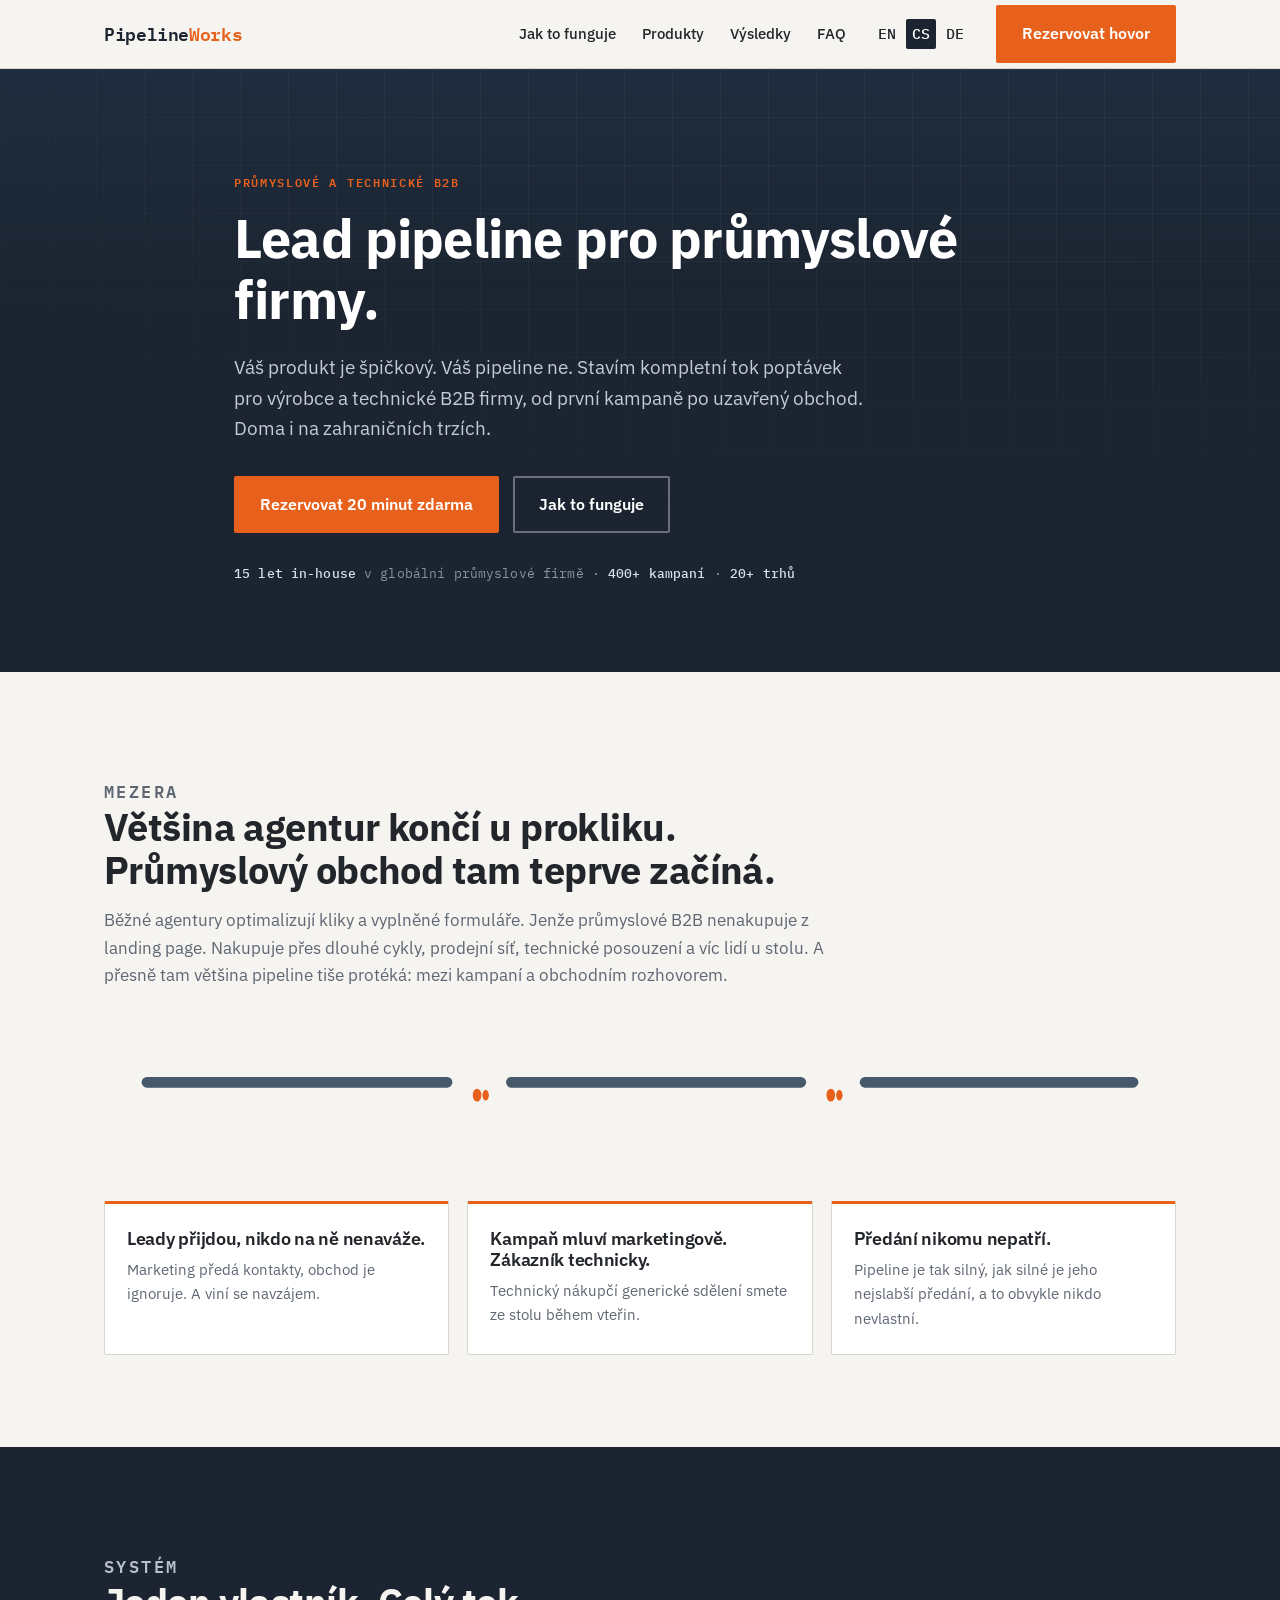
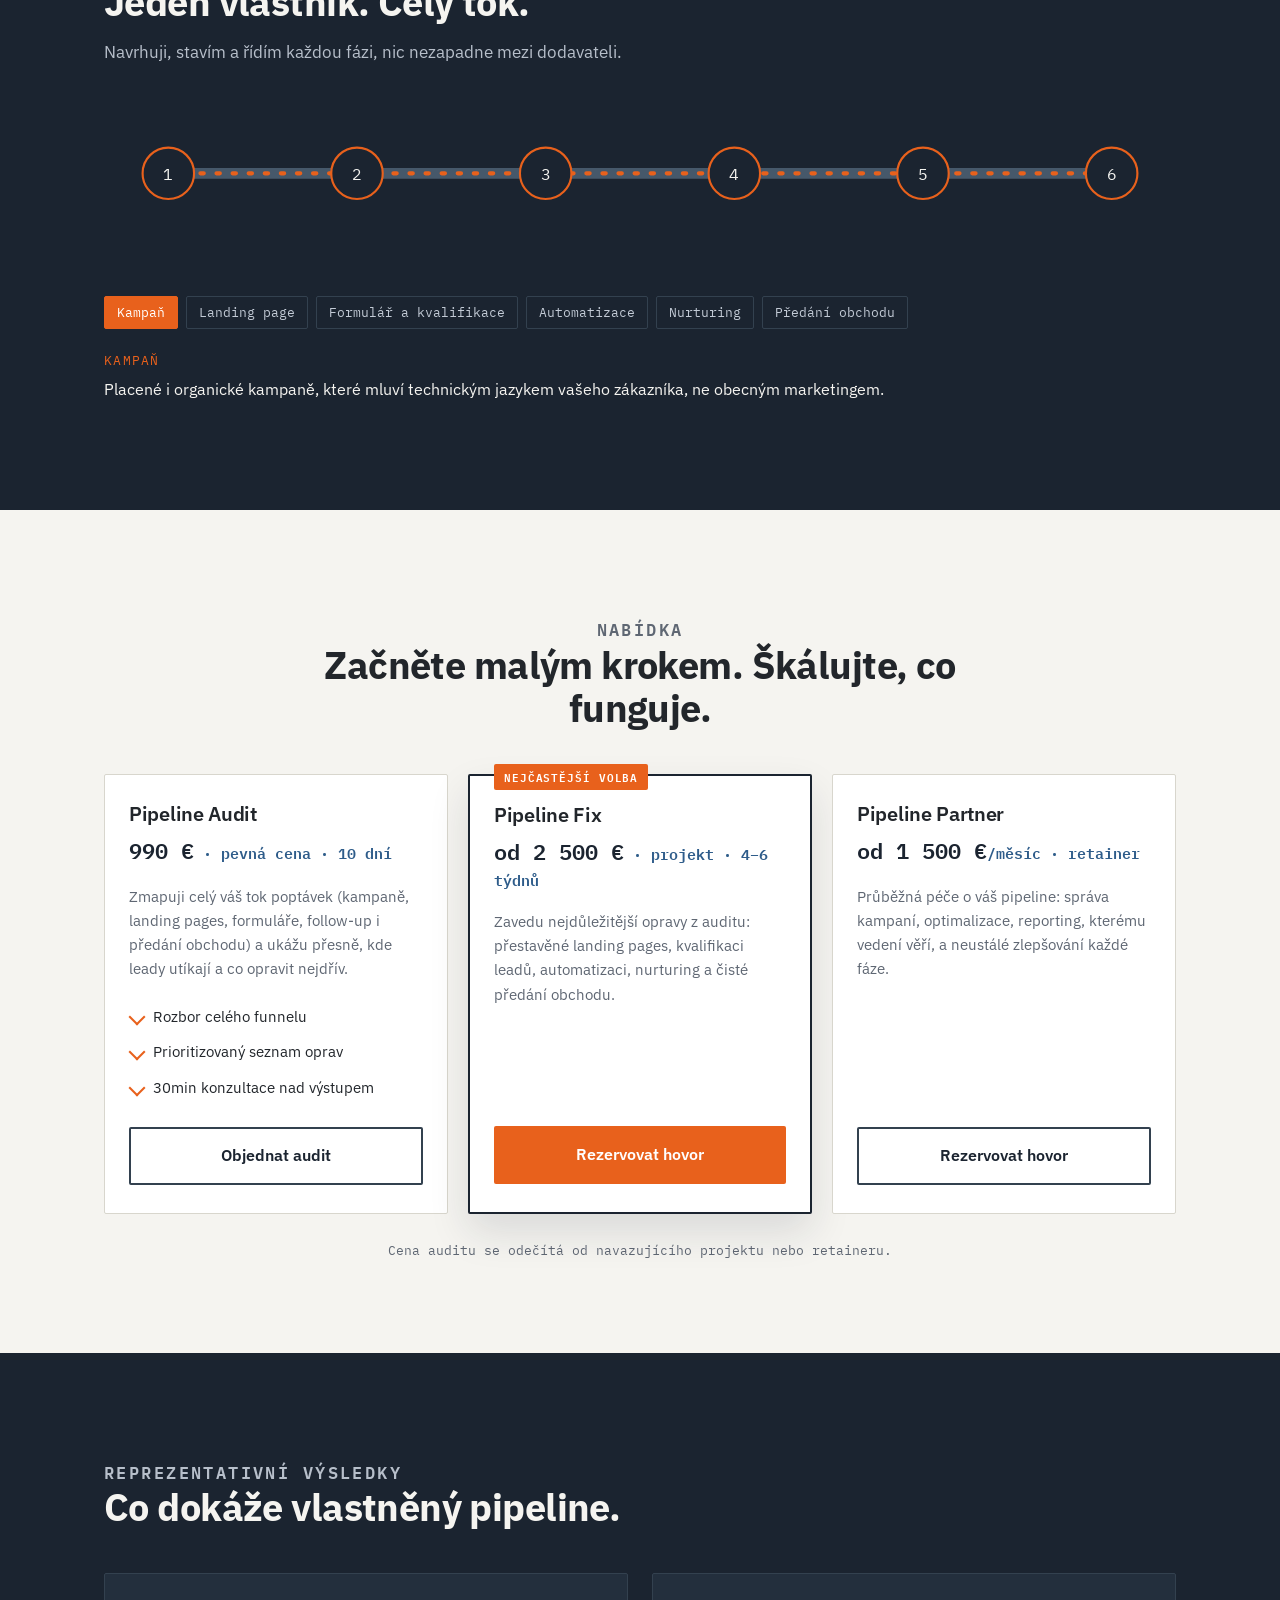
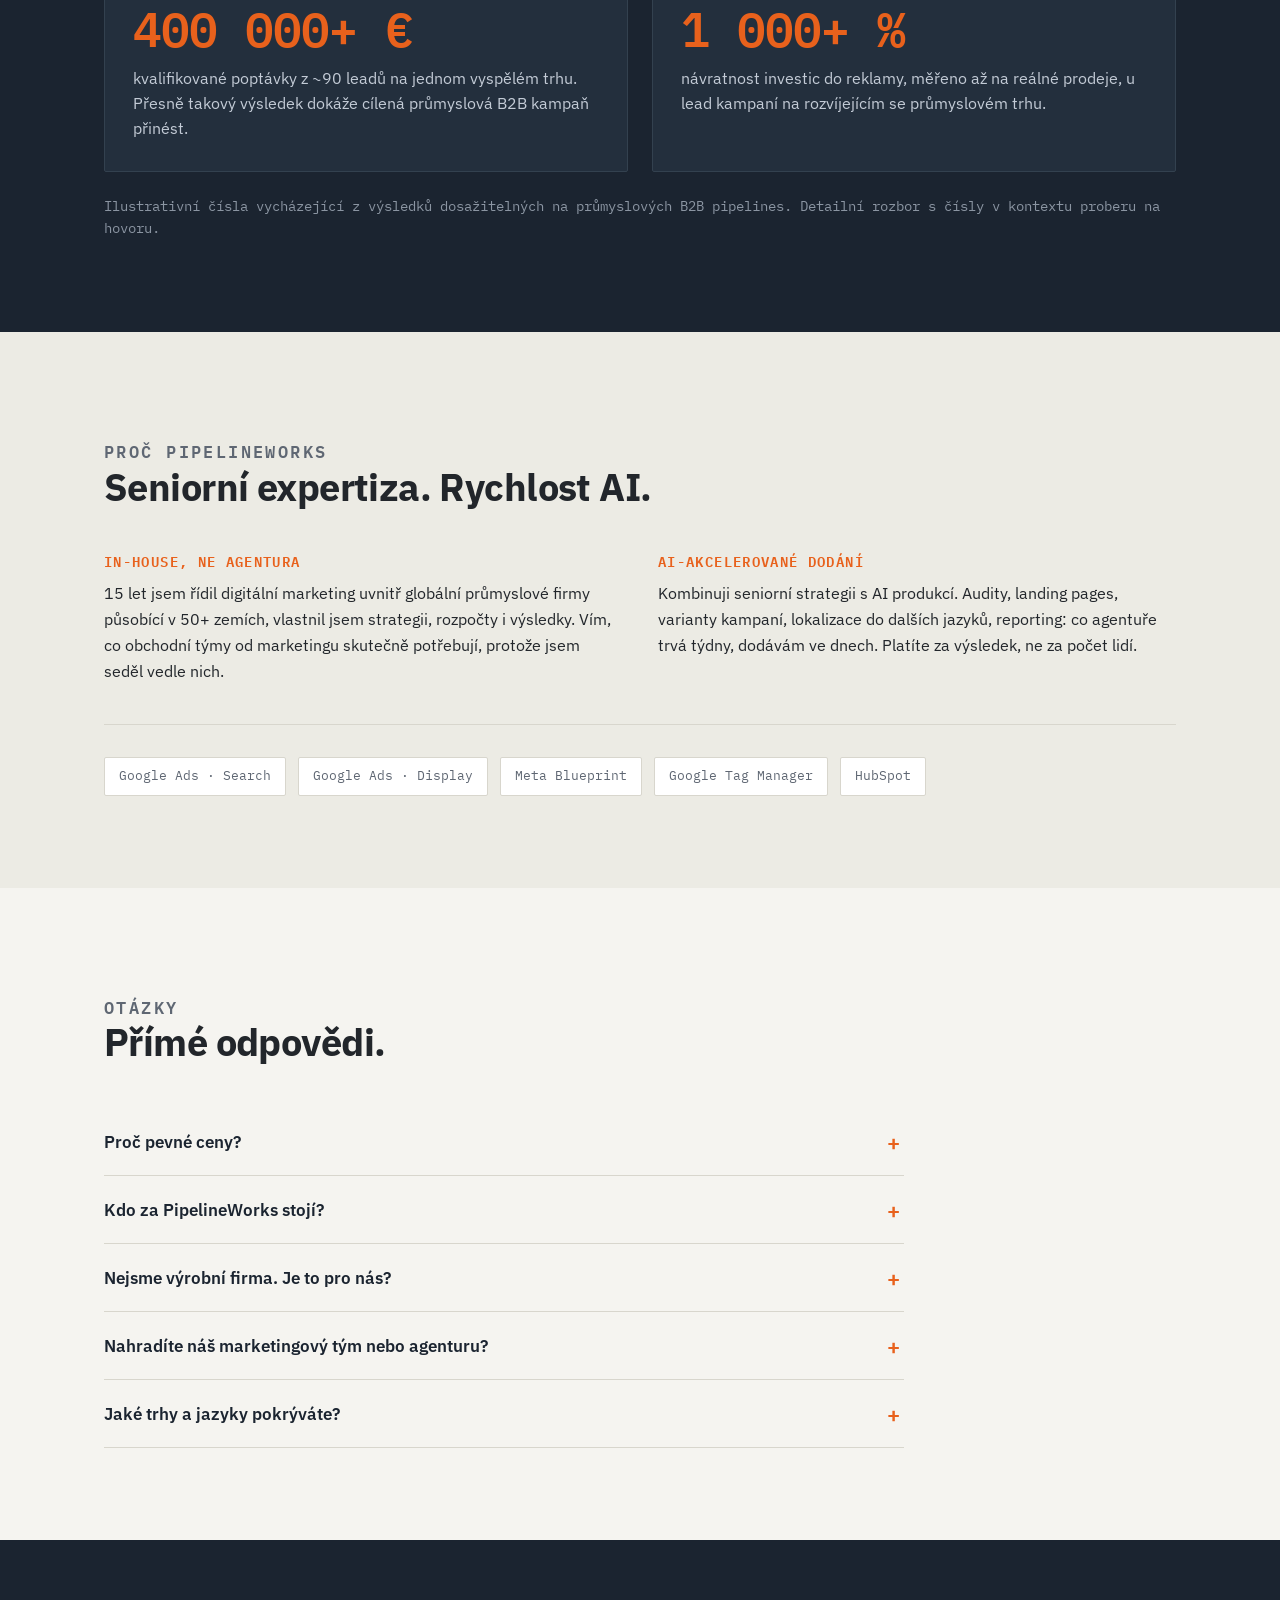
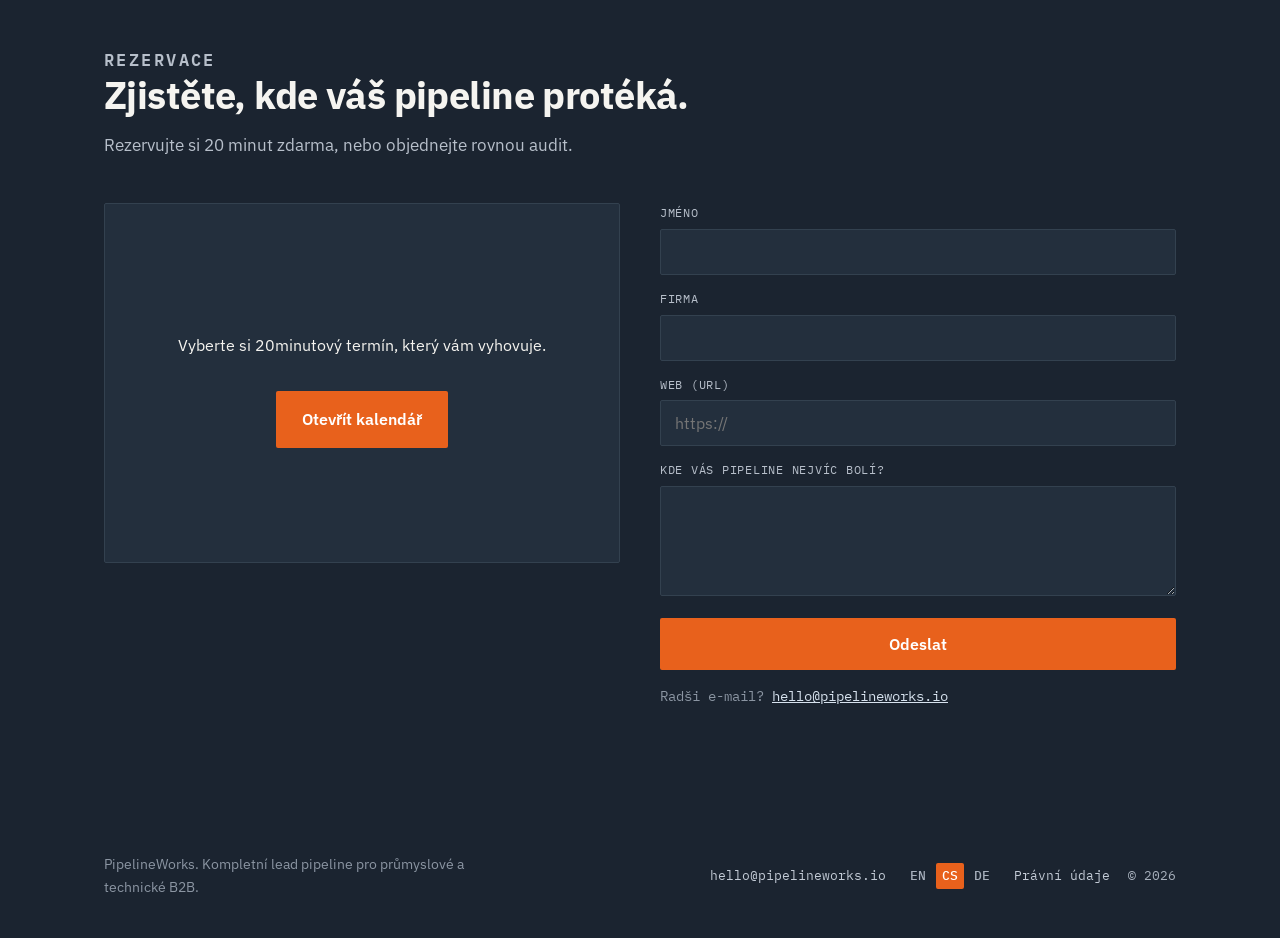
==== cs/index.html @ 6f1f7315 "Reposition site: industrial B2B specialist, productized ladder Full content, structure, conversion a" ====
<!DOCTYPE html>
<html lang="cs">
<head>
<meta charset="UTF-8">
<meta name="viewport" content="width=device-width, initial-scale=1.0">
<title>PipelineWorks | Lead pipeline pro průmyslové firmy</title>
<meta name="description" content="Stavím kompletní tok poptávek pro výrobce a technické B2B firmy, od první kampaně po uzavřený obchod. Doma i na zahraničních trzích. Audit za pevnou cenu, projekt, nebo měsíční spolupráce.">
<link rel="canonical" href="https://pipelineworks.io/cs/">
<link rel="alternate" hreflang="en" href="https://pipelineworks.io/en/">
<link rel="alternate" hreflang="cs" href="https://pipelineworks.io/cs/">
<link rel="alternate" hreflang="de" href="https://pipelineworks.io/de/">
<link rel="alternate" hreflang="x-default" href="https://pipelineworks.io/en/">
<meta property="og:type" content="website">
<meta property="og:title" content="Lead pipeline pro průmyslové firmy | PipelineWorks">
<meta property="og:description" content="Stavím kompletní tok poptávek pro výrobce a technické B2B firmy, od první kampaně po uzavřený obchod.">
<meta property="og:url" content="https://pipelineworks.io/cs/">
<meta property="og:image" content="https://pipelineworks.io/assets/img/og.png">
<meta name="twitter:card" content="summary_large_image">
<link rel="preconnect" href="https://fonts.googleapis.com">
<link rel="preconnect" href="https://fonts.gstatic.com" crossorigin>
<link href="https://fonts.googleapis.com/css2?family=IBM+Plex+Mono:wght@500;600&family=IBM+Plex+Sans:wght@400;500;600;700&display=swap" rel="stylesheet">
<link rel="stylesheet" href="../assets/css/style.css">
</head>
<body>

<header class="site-header">
  <div class="container">
    <a href="#top" class="logo">Pipeline<b>Works</b></a>
    <nav>
      <ul class="nav-links">
        <li><a href="#how">Jak to funguje</a></li>
        <li><a href="#products">Produkty</a></li>
        <li><a href="#proof">Výsledky</a></li>
        <li><a href="#faq">FAQ</a></li>
        <li class="lang-switch">
          <a href="../en/">EN</a>
          <a href="../cs/" class="active">CS</a>
          <a href="../de/">DE</a>
        </li>
        <li><a href="#" class="btn btn-primary js-book">Rezervovat hovor</a></li>
      </ul>
    </nav>
    <button class="nav-toggle" aria-label="Přepnout menu">&#9776;</button>
  </div>
</header>

<main id="top">

<!-- HERO -->
<section class="hero">
  <div class="hero-grid" aria-hidden="true"></div>
  <div class="container">
    <p class="eyebrow">Průmyslové a technické B2B</p>
    <h1>Lead pipeline pro průmyslové firmy.</h1>
    <p class="hero-sub">Váš produkt je špičkový. Váš pipeline ne. Stavím kompletní tok poptávek pro výrobce a technické B2B firmy, od první kampaně po uzavřený obchod. Doma i na zahraničních trzích.</p>
    <div class="hero-ctas">
      <a href="#" class="btn btn-primary js-book">Rezervovat 20 minut zdarma</a>
      <a href="#how" class="btn btn-outline">Jak to funguje</a>
    </div>
    <p class="trust-line"><b>15 let in-house</b> v globální průmyslové firmě · <b>400+ kampaní</b> · <b>20+ trhů</b></p>
  </div>
</section>

<!-- PROBLEM -->
<section id="problem">
  <div class="container">
    <div class="section-head">
      <p class="eyebrow">Mezera</p>
      <h2>Většina agentur končí u prokliku. Průmyslový obchod tam teprve začíná.</h2>
      <p>Běžné agentury optimalizují kliky a vyplněné formuláře. Jenže průmyslové B2B nenakupuje z landing page. Nakupuje přes dlouhé cykly, prodejní síť, technické posouzení a víc lidí u stolu. A přesně tam většina pipeline tiše protéká: mezi kampaní a obchodním rozhovorem.</p>
    </div>

    <svg class="schematic" viewBox="0 0 1000 120" role="img" aria-label="Pipeline, ze které mezi nepropojenými fázemi utíkají leady">
      <line class="pipe-base" x1="40" y1="46" x2="320" y2="46" stroke-width="10" stroke-linecap="round"/>
      <line class="pipe-base" x1="380" y1="46" x2="650" y2="46" stroke-width="10" stroke-linecap="round"/>
      <line class="pipe-base" x1="710" y1="46" x2="960" y2="46" stroke-width="10" stroke-linecap="round"/>
      <ellipse class="leak-drop" cx="348" cy="58" rx="4" ry="6" style="animation-delay:0s"></ellipse>
      <ellipse class="leak-drop" cx="356" cy="58" rx="3" ry="5" style="animation-delay:.6s"></ellipse>
      <ellipse class="leak-drop" cx="678" cy="58" rx="4" ry="6" style="animation-delay:.3s"></ellipse>
      <ellipse class="leak-drop" cx="686" cy="58" rx="3" ry="5" style="animation-delay:.9s"></ellipse>
    </svg>

    <div class="leak-cards">
      <div class="leak-card">
        <h3>Leady přijdou, nikdo na ně nenaváže.</h3>
        <p>Marketing předá kontakty, obchod je ignoruje. A viní se navzájem.</p>
      </div>
      <div class="leak-card">
        <h3>Kampaň mluví marketingově. Zákazník technicky.</h3>
        <p>Technický nákupčí generické sdělení smete ze stolu během vteřin.</p>
      </div>
      <div class="leak-card">
        <h3>Předání nikomu nepatří.</h3>
        <p>Pipeline je tak silný, jak silné je jeho nejslabší předání, a to obvykle nikdo nevlastní.</p>
      </div>
    </div>
  </div>
</section>

<!-- HOW -->
<section id="how" class="band-dark on-dark">
  <div class="container">
    <div class="section-head">
      <p class="eyebrow">Systém</p>
      <h2>Jeden vlastník. Celý tok.</h2>
      <p>Navrhuji, stavím a řídím každou fázi, nic nezapadne mezi dodavateli.</p>
    </div>

    <div class="schematic-wrap">
      <svg class="schematic" viewBox="0 0 1000 150" role="img" aria-label="Uzavřená pipeline vedoucí lead šesti propojenými fázemi">
        <line class="pipe-base" x1="60" y1="60" x2="940" y2="60" stroke-width="10" stroke-linecap="round"/>
        <line class="pipe-flow" x1="60" y1="60" x2="940" y2="60" stroke-width="4"/>
        <g><circle class="node-ring" cx="60" cy="60" r="24"></circle><text x="60" y="66" text-anchor="middle" fill="#f5f4f0" font-size="15" font-family="IBM Plex Mono, monospace">1</text><circle class="node-hit" cx="60" cy="60" r="32" data-stage="0"></circle></g>
        <g><circle class="node-ring" cx="236" cy="60" r="24"></circle><text x="236" y="66" text-anchor="middle" fill="#f5f4f0" font-size="15" font-family="IBM Plex Mono, monospace">2</text><circle class="node-hit" cx="236" cy="60" r="32" data-stage="1"></circle></g>
        <g><circle class="node-ring" cx="412" cy="60" r="24"></circle><text x="412" y="66" text-anchor="middle" fill="#f5f4f0" font-size="15" font-family="IBM Plex Mono, monospace">3</text><circle class="node-hit" cx="412" cy="60" r="32" data-stage="2"></circle></g>
        <g><circle class="node-ring" cx="588" cy="60" r="24"></circle><text x="588" y="66" text-anchor="middle" fill="#f5f4f0" font-size="15" font-family="IBM Plex Mono, monospace">4</text><circle class="node-hit" cx="588" cy="60" r="32" data-stage="3"></circle></g>
        <g><circle class="node-ring" cx="764" cy="60" r="24"></circle><text x="764" y="66" text-anchor="middle" fill="#f5f4f0" font-size="15" font-family="IBM Plex Mono, monospace">5</text><circle class="node-hit" cx="764" cy="60" r="32" data-stage="4"></circle></g>
        <g><circle class="node-ring" cx="940" cy="60" r="24"></circle><text x="940" y="66" text-anchor="middle" fill="#f5f4f0" font-size="15" font-family="IBM Plex Mono, monospace">6</text><circle class="node-hit" cx="940" cy="60" r="32" data-stage="5"></circle></g>
      </svg>

      <div class="stage-tabs">
        <button class="stage-tab" data-desc="Placené i organické kampaně, které mluví technickým jazykem vašeho zákazníka, ne obecným marketingem.">Kampaň</button>
        <button class="stage-tab" data-desc="Zaměřené stránky stavěné tak, aby konvertovaly technické nákupčí, ne jen sbíraly kliky.">Landing page</button>
        <button class="stage-tab" data-desc="Zachycení, které leady rovnou kvalifikuje, takže obchod vidí jen ty skutečné.">Formulář a kvalifikace</button>
        <button class="stage-tab" data-desc="Každý lead automaticky otagovaný, ohodnocený a nasměrovaný, žádný kontakt neleží ladem.">Automatizace</button>
        <button class="stage-tab" data-desc="Časované e-mailové sekvence, které udrží dlouhý průmyslový cyklus teplý, dokud není zákazník připravený.">Nurturing</button>
        <button class="stage-tab" data-desc="Kvalifikované leady se dostanou k obchodu s plným kontextem, vlastněné od začátku do konce.">Předání obchodu</button>
      </div>
      <p class="stage-caption"></p>
    </div>
  </div>
</section>

<!-- PRODUCTS -->
<section id="products">
  <div class="container">
    <div class="section-head center">
      <p class="eyebrow">Nabídka</p>
      <h2>Začněte malým krokem. Škálujte, co funguje.</h2>
    </div>
    <div class="products">
      <div class="product">
        <h3>Pipeline Audit</h3>
        <p class="price"><span class="amount">990 €</span> · pevná cena · 10 dní</p>
        <p>Zmapuji celý váš tok poptávek (kampaně, landing pages, formuláře, follow-up i předání obchodu) a ukážu přesně, kde leady utíkají a co opravit nejdřív.</p>
        <ul>
          <li>Rozbor celého funnelu</li>
          <li>Prioritizovaný seznam oprav</li>
          <li>30min konzultace nad výstupem</li>
        </ul>
        <a href="#contact" class="btn btn-outline js-interest" data-interest="audit">Objednat audit</a>
      </div>

      <div class="product featured">
        <span class="badge">Nejčastější volba</span>
        <h3>Pipeline Fix</h3>
        <p class="price"><span class="amount">od 2 500 €</span> · projekt · 4–6 týdnů</p>
        <p>Zavedu nejdůležitější opravy z auditu: přestavěné landing pages, kvalifikaci leadů, automatizaci, nurturing a čisté předání obchodu.</p>
        <a href="#" class="btn btn-primary js-book">Rezervovat hovor</a>
      </div>

      <div class="product">
        <h3>Pipeline Partner</h3>
        <p class="price"><span class="amount">od 1 500 €</span>/měsíc · retainer</p>
        <p>Průběžná péče o váš pipeline: správa kampaní, optimalizace, reporting, kterému vedení věří, a neustálé zlepšování každé fáze.</p>
        <a href="#" class="btn btn-outline js-book">Rezervovat hovor</a>
      </div>
    </div>
    <p class="products-note">Cena auditu se odečítá od navazujícího projektu nebo retaineru.</p>
  </div>
</section>

<!-- PROOF -->
<section id="proof" class="band-dark on-dark">
  <div class="container">
    <div class="section-head">
      <p class="eyebrow">Reprezentativní výsledky</p>
      <h2>Co dokáže vlastněný pipeline.</h2>
    </div>
    <div class="stats">
      <div class="stat">
        <div class="figure">400 000+ €</div>
        <p class="desc">kvalifikované poptávky z ~90 leadů na jednom vyspělém trhu. Přesně takový výsledek dokáže cílená průmyslová B2B kampaň přinést.</p>
      </div>
      <div class="stat">
        <div class="figure">1 000+ %</div>
        <p class="desc">návratnost investic do reklamy, měřeno až na reálné prodeje, u lead kampaní na rozvíjejícím se průmyslovém trhu.</p>
      </div>
    </div>
    <p class="proof-context">Ilustrativní čísla vycházející z výsledků dosažitelných na průmyslových B2B pipelines. Detailní rozbor s čísly v kontextu proberu na hovoru.</p>
  </div>
</section>

<!-- WHY -->
<section id="why" class="band-blueprint">
  <div class="container">
    <div class="section-head">
      <p class="eyebrow">Proč PipelineWorks</p>
      <h2>Seniorní expertiza. Rychlost AI.</h2>
    </div>
    <div class="why-cols">
      <div class="why-col">
        <h3>In-house, ne agentura</h3>
        <p>15 let jsem řídil digitální marketing uvnitř globální průmyslové firmy působící v 50+ zemích, vlastnil jsem strategii, rozpočty i výsledky. Vím, co obchodní týmy od marketingu skutečně potřebují, protože jsem seděl vedle nich.</p>
      </div>
      <div class="why-col">
        <h3>AI-akcelerované dodání</h3>
        <p>Kombinuji seniorní strategii s AI produkcí. Audity, landing pages, varianty kampaní, lokalizace do dalších jazyků, reporting: co agentuře trvá týdny, dodávám ve dnech. Platíte za výsledek, ne za počet lidí.</p>
      </div>
    </div>
    <div class="certs" aria-label="Certifikace">
      <span class="cert">Google Ads · Search</span>
      <span class="cert">Google Ads · Display</span>
      <span class="cert">Meta Blueprint</span>
      <span class="cert">Google Tag Manager</span>
      <span class="cert">HubSpot</span>
    </div>
  </div>
</section>

<!-- FAQ -->
<section id="faq">
  <div class="container">
    <div class="section-head">
      <p class="eyebrow">Otázky</p>
      <h2>Přímé odpovědi.</h2>
    </div>
    <div class="faq">
      <div class="faq-item">
        <button class="faq-q">Proč pevné ceny?</button>
        <div class="faq-a">Protože scoping hovory kradou čas vám i mně. Audit je jasně definovaný produkt s jasným výstupem. U větších zakázek dostanete individuální nabídku, až budeme oba vědět, o co jde.</div>
      </div>
      <div class="faq-item">
        <button class="faq-q">Kdo za PipelineWorks stojí?</button>
        <div class="faq-a">Seniorní B2B marketér s 15 lety in-house praxe v globální průmyslové firmě. Kvůli současným závazkům probíhá představení na prvním hovoru, budete přesně vědět, s kým pracujete, ještě než se k čemukoli zavážete.</div>
      </div>
      <div class="faq-item">
        <button class="faq-q">Nejsme výrobní firma. Je to pro nás?</button>
        <div class="faq-a">Pokud prodáváte technický produkt firmám přes delší nákupní cyklus, tak ano. Pokud jste B2C značka nebo raná SaaS hledající growth hacky, nejsem pro vás ten pravý.</div>
      </div>
      <div class="faq-item">
        <button class="faq-q">Nahradíte náš marketingový tým nebo agenturu?</button>
        <div class="faq-a">Ani jedno. Vlastním tok poptávek od začátku do konce a spolupracuji s kýmkoli máte: interními marketéry, agenturou, nebo i bez nich.</div>
      </div>
      <div class="faq-item">
        <button class="faq-q">Jaké trhy a jazyky pokrýváte?</button>
        <div class="faq-a">Kampaně na 20+ trzích. Pracovní jazyky: angličtina, němčina, čeština. Lokalizace do dalších jazyků je součástí dodávky.</div>
      </div>
    </div>
  </div>
</section>

<!-- CONTACT -->
<section id="contact" class="band-dark on-dark">
  <div class="container">
    <div class="section-head">
      <p class="eyebrow">Rezervace</p>
      <h2>Zjistěte, kde váš pipeline protéká.</h2>
      <p>Rezervujte si 20 minut zdarma, nebo objednejte rovnou audit.</p>
    </div>
    <div class="contact-grid">
      <div class="cal-embed">
        <div>
          <p>Vyberte si 20minutový termín, který vám vyhovuje.</p>
          <a href="#" class="btn btn-primary js-book js-cal-fallback">Otevřít kalendář</a>
        </div>
      </div>
      <div>
        <form class="lead-form" novalidate>
          <input type="hidden" name="interest" value="general">
          <div>
            <label for="f-name">Jméno</label>
            <input id="f-name" name="name" type="text" required>
          </div>
          <div>
            <label for="f-company">Firma</label>
            <input id="f-company" name="company" type="text">
          </div>
          <div>
            <label for="f-url">Web (URL)</label>
            <input id="f-url" name="website" type="url" placeholder="https://">
          </div>
          <div>
            <label for="f-msg">Kde vás pipeline nejvíc bolí?</label>
            <textarea id="f-msg" name="message"></textarea>
          </div>
          <button type="submit" class="btn btn-primary">Odeslat</button>
        </form>
        <div class="form-success">Díky, ozvu se do jednoho pracovního dne.</div>
        <p class="email-fallback">Radši e-mail? <a href="mailto:hello@pipelineworks.io">hello@pipelineworks.io</a></p>
      </div>
    </div>
  </div>
</section>

</main>

<footer class="site-footer">
  <div class="container">
    <span class="foot-tag">PipelineWorks. Kompletní lead pipeline pro průmyslové a technické B2B.</span>
    <div class="footer-meta">
      <a href="mailto:hello@pipelineworks.io">hello@pipelineworks.io</a>
      <span class="lang-switch">
        <a href="../en/">EN</a>
        <a href="../cs/" class="active">CS</a>
        <a href="../de/">DE</a>
      </span>
      <a href="pravni-udaje.html">Právní údaje</a>
      <span>© 2026</span>
    </div>
  </div>
</footer>

<script src="../assets/js/main.js"></script>
</body>
</html>
---- assets/css/style.css ----
/* ============================================================
   PipelineWorks — industrial & technical B2B identity
   Palette: steel / blueprint blue / signal safety-orange / paper
   Type: IBM Plex Sans (body+display) + IBM Plex Mono (data/labels)
   ============================================================ */

:root {
  --steel: #1b2430;
  --steel-2: #232f3d;
  --blueprint: #2e5c8a;
  --blueprint-soft: #d7e2ee;
  --signal: #e8611c;
  --signal-dark: #c14e12;
  --paper: #f5f4f0;
  --paper-2: #ecebe4;
  --graphite: #22262b;
  --muted: #5f6773;
  --line: #d8d6cd;
  --line-dark: #33414f;
  --white: #ffffff;

  --sans: "IBM Plex Sans", -apple-system, BlinkMacSystemFont, "Segoe UI", Roboto, sans-serif;
  --mono: "IBM Plex Mono", ui-monospace, "SFMono-Regular", Menlo, Consolas, monospace;

  --max: 1120px;
  --radius: 2px;
  font-size: 16px;
}

* { box-sizing: border-box; }

html { scroll-behavior: smooth; }

body {
  margin: 0;
  font-family: var(--sans);
  color: var(--graphite);
  background: var(--paper);
  line-height: 1.6;
  -webkit-font-smoothing: antialiased;
}

a { color: inherit; }
img, svg { max-width: 100%; display: block; }

.container {
  max-width: var(--max);
  margin: 0 auto;
  padding: 0 24px;
}

/* ---- Data / mono voice ---- */
.mono { font-family: var(--mono); }

.eyebrow {
  font-family: var(--mono);
  font-size: 0.75rem;
  font-weight: 600;
  letter-spacing: 0.14em;
  text-transform: uppercase;
  color: var(--signal);
  margin: 0 0 16px;
}

/* ---- Headings ---- */
h1, h2, h3 {
  letter-spacing: -0.015em;
  line-height: 1.12;
  margin: 0;
}

h1 { font-size: clamp(2.2rem, 5vw, 3.4rem); font-weight: 700; }
h2 { font-size: clamp(1.7rem, 3.4vw, 2.4rem); font-weight: 700; }
h3 { font-size: 1.15rem; font-weight: 600; }

/* ============================================================
   Buttons
   ============================================================ */
.btn {
  display: inline-flex;
  align-items: center;
  justify-content: center;
  gap: 8px;
  font-family: var(--sans);
  font-weight: 600;
  font-size: 0.98rem;
  padding: 14px 24px;
  border-radius: var(--radius);
  border: 2px solid transparent;
  cursor: pointer;
  text-decoration: none;
  transition: background 0.15s ease, transform 0.1s ease, border-color 0.15s ease, color 0.15s ease;
}

.btn-primary {
  background: var(--signal);
  color: var(--white);
}
.btn-primary:hover { background: var(--signal-dark); }
.btn-primary:active { transform: translateY(1px); }

.btn-outline {
  background: transparent;
  border-color: var(--line-dark);
  color: var(--steel);
}
.btn-outline:hover { border-color: var(--steel); background: rgba(27, 36, 48, 0.04); }

.on-dark .btn-outline,
.hero .btn-outline { border-color: rgba(255, 255, 255, 0.35); color: var(--white); }
.on-dark .btn-outline:hover,
.hero .btn-outline:hover { border-color: var(--white); background: rgba(255, 255, 255, 0.08); }

/* ============================================================
   Header / nav
   ============================================================ */
.site-header {
  position: sticky;
  top: 0;
  z-index: 60;
  background: rgba(245, 244, 240, 0.92);
  backdrop-filter: blur(8px);
  border-bottom: 1px solid var(--line);
}
.site-header .container {
  display: flex;
  align-items: center;
  justify-content: space-between;
  height: 68px;
}
.logo {
  font-family: var(--mono);
  font-weight: 600;
  font-size: 1.15rem;
  letter-spacing: -0.02em;
  text-decoration: none;
  color: var(--steel);
}
.logo b { color: var(--signal); font-weight: 600; }

.nav-links {
  display: flex;
  align-items: center;
  gap: 26px;
  list-style: none;
  margin: 0;
  padding: 0;
}
.nav-links a:not(.btn) {
  text-decoration: none;
  font-size: 0.92rem;
  font-weight: 500;
  color: var(--graphite);
}
.nav-links a:not(.btn):hover { color: var(--signal); }

.lang-switch { display: flex; gap: 4px; font-family: var(--mono); font-size: 0.8rem; font-weight: 500; }
.lang-switch a { text-decoration: none; padding: 3px 6px; border-radius: var(--radius); color: var(--muted); }
.lang-switch a.active { background: var(--steel); color: var(--white); }

.nav-toggle {
  display: none;
  background: none;
  border: none;
  font-size: 1.5rem;
  cursor: pointer;
  color: var(--steel);
}

/* ============================================================
   Sections
   ============================================================ */
section { padding: 92px 0; }
.section-head { max-width: 720px; margin: 0 0 44px; }
.section-head.center { margin-left: auto; margin-right: auto; text-align: center; }
.section-head p { color: var(--muted); font-size: 1.08rem; margin: 14px 0 0; }

.band-dark { background: var(--steel); color: var(--paper); }
.band-dark .section-head p { color: #b7bfca; }
.band-blueprint { background: var(--paper-2); }

/* ============================================================
   Hero
   ============================================================ */
.hero {
  background:
    linear-gradient(180deg, rgba(46, 92, 138, 0.16), transparent 40%),
    var(--steel);
  color: var(--paper);
  padding: 104px 0 88px;
  position: relative;
  overflow: hidden;
}
.hero-grid {
  position: absolute;
  inset: 0;
  background-image:
    linear-gradient(rgba(215, 226, 238, 0.05) 1px, transparent 1px),
    linear-gradient(90deg, rgba(215, 226, 238, 0.05) 1px, transparent 1px);
  background-size: 48px 48px;
  mask-image: radial-gradient(120% 100% at 70% 0%, #000 30%, transparent 75%);
  pointer-events: none;
}
.hero .container { position: relative; max-width: 860px; }
.hero h1 { color: var(--white); }
.hero-sub {
  font-size: 1.2rem;
  color: #c3cbd6;
  margin: 22px 0 32px;
  max-width: 640px;
}
.hero-ctas { display: flex; gap: 14px; flex-wrap: wrap; }
.trust-line {
  font-family: var(--mono);
  font-size: 0.82rem;
  color: #8b95a2;
  margin: 30px 0 0;
  letter-spacing: 0.01em;
}
.trust-line b { color: var(--blueprint-soft); font-weight: 500; }

/* ============================================================
   Problem + leak cards
   ============================================================ */
.leak-cards {
  display: grid;
  grid-template-columns: repeat(3, 1fr);
  gap: 18px;
  margin-top: 40px;
}
.leak-card {
  background: var(--white);
  border: 1px solid var(--line);
  border-top: 3px solid var(--signal);
  border-radius: var(--radius);
  padding: 24px 22px;
}
.leak-card h3 { margin-bottom: 8px; }
.leak-card p { margin: 0; color: var(--muted); font-size: 0.95rem; }

/* ============================================================
   Schematic (signature element)
   ============================================================ */
.schematic-wrap { margin-top: 8px; }
.schematic {
  width: 100%;
  height: auto;
  font-family: var(--mono);
}
.schematic .pipe-base { stroke: #46586a; }
.schematic .pipe-flow {
  stroke: var(--signal);
  stroke-linecap: round;
  stroke-dasharray: 3 12;
  animation: flow 1.4s linear infinite;
}
.band-dark .schematic .stage-label { fill: var(--paper); }
.schematic .stage-label { font-size: 12px; fill: var(--steel); font-weight: 500; }
.schematic .node-ring { fill: var(--steel); stroke: var(--signal); stroke-width: 2; }
.schematic .node-hit { fill: transparent; cursor: pointer; }
.schematic .leak-drop { fill: var(--signal); animation: drip 2s ease-in infinite; }

@keyframes flow { to { stroke-dashoffset: -30; } }
@keyframes drip {
  0% { transform: translateY(0); opacity: 0; }
  30% { opacity: 1; }
  100% { transform: translateY(18px); opacity: 0; }
}

.stage-caption {
  margin-top: 22px;
  min-height: 3em;
  font-size: 1.02rem;
  color: var(--paper);
}
.stage-caption .cap-label {
  font-family: var(--mono);
  color: var(--signal);
  font-size: 0.8rem;
  text-transform: uppercase;
  letter-spacing: 0.1em;
  display: block;
  margin-bottom: 4px;
}
.stage-tabs {
  display: flex;
  flex-wrap: wrap;
  gap: 8px;
  margin-top: 26px;
}
.stage-tab {
  font-family: var(--mono);
  font-size: 0.8rem;
  padding: 7px 12px;
  border: 1px solid var(--line-dark);
  border-radius: var(--radius);
  background: transparent;
  color: #c3cbd6;
  cursor: pointer;
  transition: all 0.15s ease;
}
.stage-tab:hover { border-color: var(--signal); color: var(--white); }
.stage-tab.active { background: var(--signal); border-color: var(--signal); color: var(--white); }

/* ============================================================
   Products / pricing ladder
   ============================================================ */
.products {
  display: grid;
  grid-template-columns: repeat(3, 1fr);
  gap: 20px;
  align-items: start;
}
.product {
  position: relative;
  background: var(--white);
  border: 1px solid var(--line);
  border-radius: var(--radius);
  padding: 28px 24px;
  display: flex;
  flex-direction: column;
  height: 100%;
}
.product.featured {
  border: 2px solid var(--steel);
  box-shadow: 0 18px 40px rgba(27, 36, 48, 0.12);
}
.badge {
  position: absolute;
  top: -12px;
  left: 24px;
  font-family: var(--mono);
  font-size: 0.7rem;
  font-weight: 600;
  letter-spacing: 0.08em;
  text-transform: uppercase;
  background: var(--signal);
  color: var(--white);
  padding: 4px 10px;
  border-radius: var(--radius);
}
.product h3 { font-size: 1.25rem; }
.product .price {
  font-family: var(--mono);
  font-size: 0.95rem;
  color: var(--blueprint);
  font-weight: 600;
  margin: 8px 0 16px;
}
.product .price .amount { font-size: 1.35rem; color: var(--steel); }
.product > p { color: var(--muted); font-size: 0.95rem; margin: 0 0 18px; }
.product ul {
  list-style: none;
  margin: 0 0 22px;
  padding: 0;
}
.product li {
  font-size: 0.92rem;
  padding: 6px 0 6px 24px;
  position: relative;
  color: var(--graphite);
}
.product li::before {
  content: "";
  position: absolute;
  left: 2px;
  top: 12px;
  width: 10px;
  height: 10px;
  border: 2px solid var(--signal);
  border-top: none;
  border-right: none;
  transform: rotate(-45deg);
}
.product .btn { margin-top: auto; width: 100%; }
.products-note {
  font-family: var(--mono);
  font-size: 0.82rem;
  color: var(--muted);
  text-align: center;
  margin: 26px 0 0;
}

/* ============================================================
   Proof / stats
   ============================================================ */
.stats {
  display: grid;
  grid-template-columns: repeat(2, 1fr);
  gap: 24px;
}
.stat {
  border: 1px solid var(--line-dark);
  border-radius: var(--radius);
  padding: 30px 28px;
  background: var(--steel-2);
}
.stat .figure {
  font-family: var(--mono);
  font-size: clamp(2.2rem, 4.5vw, 3rem);
  font-weight: 600;
  color: var(--signal);
  letter-spacing: -0.02em;
  line-height: 1;
}
.stat .desc { margin: 14px 0 0; color: #c3cbd6; font-size: 0.98rem; }
.proof-context {
  font-family: var(--mono);
  font-size: 0.85rem;
  color: #8b95a2;
  margin: 24px 0 0;
}

/* ============================================================
   Why (two columns) + certs
   ============================================================ */
.why-cols {
  display: grid;
  grid-template-columns: 1fr 1fr;
  gap: 36px;
}
.why-col h3 {
  font-family: var(--mono);
  font-size: 0.85rem;
  text-transform: uppercase;
  letter-spacing: 0.1em;
  color: var(--signal);
  margin-bottom: 12px;
}
.why-col p { margin: 0; color: var(--graphite); font-size: 1.02rem; }

.certs {
  display: flex;
  flex-wrap: wrap;
  gap: 12px;
  margin-top: 40px;
  padding-top: 32px;
  border-top: 1px solid var(--line);
}
.cert {
  font-family: var(--mono);
  font-size: 0.8rem;
  color: var(--muted);
  border: 1px solid var(--line);
  border-radius: var(--radius);
  padding: 8px 14px;
  background: var(--white);
}

/* ============================================================
   FAQ (accordion)
   ============================================================ */
.faq { max-width: 800px; }
.faq-item {
  border-bottom: 1px solid var(--line);
}
.faq-q {
  width: 100%;
  text-align: left;
  background: none;
  border: none;
  padding: 22px 40px 22px 0;
  font-family: var(--sans);
  font-size: 1.08rem;
  font-weight: 600;
  color: var(--steel);
  cursor: pointer;
  position: relative;
}
.faq-q::after {
  content: "+";
  position: absolute;
  right: 4px;
  top: 50%;
  transform: translateY(-50%);
  font-family: var(--mono);
  font-size: 1.4rem;
  color: var(--signal);
}
.faq-item.open .faq-q::after { content: "−"; }
.faq-a {
  display: none;
  padding: 0 0 24px;
  color: var(--muted);
  font-size: 1rem;
  max-width: 680px;
}
.faq-item.open .faq-a { display: block; }

/* ============================================================
   Contact / book
   ============================================================ */
.contact-grid {
  display: grid;
  grid-template-columns: 1fr 1fr;
  gap: 40px;
  align-items: start;
}
.cal-embed {
  min-height: 360px;
  border: 1px solid var(--line-dark);
  border-radius: var(--radius);
  background: var(--steel-2);
  display: flex;
  align-items: center;
  justify-content: center;
  padding: 24px;
  text-align: center;
}
.cal-embed .btn { margin-top: 16px; }

.lead-form { display: flex; flex-direction: column; gap: 14px; }
.lead-form label {
  font-family: var(--mono);
  font-size: 0.78rem;
  text-transform: uppercase;
  letter-spacing: 0.06em;
  color: #b7bfca;
  display: block;
  margin-bottom: 6px;
}
.lead-form input,
.lead-form textarea,
.lead-form select {
  width: 100%;
  font-family: var(--sans);
  font-size: 0.98rem;
  padding: 12px 14px;
  border: 1px solid var(--line-dark);
  border-radius: var(--radius);
  background: var(--steel-2);
  color: var(--paper);
}
.lead-form input:focus,
.lead-form textarea:focus,
.lead-form select:focus {
  outline: 2px solid var(--signal);
  outline-offset: 1px;
  border-color: var(--signal);
}
.lead-form textarea { min-height: 110px; resize: vertical; }
.form-success {
  display: none;
  background: rgba(46, 92, 138, 0.18);
  border: 1px solid var(--blueprint);
  border-radius: var(--radius);
  padding: 18px;
  color: var(--paper);
  font-size: 0.98rem;
}
.form-success.show { display: block; }
.email-fallback {
  font-family: var(--mono);
  font-size: 0.85rem;
  color: #8b95a2;
  margin-top: 16px;
}
.email-fallback a { color: var(--blueprint-soft); }

/* ============================================================
   Footer
   ============================================================ */
.site-footer {
  background: var(--steel);
  color: #a7b0bc;
  padding: 40px 0;
  font-size: 0.88rem;
}
.site-footer .container {
  display: flex;
  flex-wrap: wrap;
  gap: 16px;
  align-items: center;
  justify-content: space-between;
}
.site-footer .foot-tag { max-width: 420px; color: #8b95a2; }
.site-footer a { color: #c3cbd6; text-decoration: none; }
.site-footer a:hover { color: var(--white); }
.footer-meta { display: flex; gap: 18px; align-items: center; font-family: var(--mono); font-size: 0.8rem; }
.site-footer .lang-switch a { color: #a7b0bc; }
.site-footer .lang-switch a.active { background: var(--signal); color: var(--white); }

/* ============================================================
   Legal / impressum pages
   ============================================================ */
.legal { max-width: 760px; padding: 64px 0; }
.legal h1 { font-size: 2rem; margin-bottom: 24px; }
.legal h2 { font-size: 1.2rem; margin: 28px 0 8px; }
.legal p { color: var(--graphite); }
.legal .todo {
  font-family: var(--mono);
  font-size: 0.85rem;
  background: var(--paper-2);
  border: 1px dashed var(--blueprint);
  border-radius: var(--radius);
  padding: 12px 14px;
  color: var(--blueprint);
  display: inline-block;
}

/* ============================================================
   Responsive
   ============================================================ */
@media (max-width: 900px) {
  .leak-cards { grid-template-columns: 1fr; }
  .products { grid-template-columns: 1fr; }
  .why-cols { grid-template-columns: 1fr; gap: 28px; }
  .contact-grid { grid-template-columns: 1fr; }
  .stats { grid-template-columns: 1fr; }
}

@media (max-width: 720px) {
  .nav-links {
    position: absolute;
    top: 68px;
    left: 0;
    right: 0;
    background: var(--paper);
    border-bottom: 1px solid var(--line);
    flex-direction: column;
    align-items: flex-start;
    gap: 16px;
    padding: 22px 24px;
    display: none;
  }
  .nav-links.open { display: flex; }
  .nav-toggle { display: block; }
  section { padding: 64px 0; }
  .hero { padding: 76px 0 64px; }
}

/* ============================================================
   Reduced motion
   ============================================================ */
@media (prefers-reduced-motion: reduce) {
  html { scroll-behavior: auto; }
  .schematic .pipe-flow { animation: none; stroke-dasharray: 0; }
  .schematic .leak-drop { animation: none; opacity: 0.9; }
  * { transition: none !important; }
}
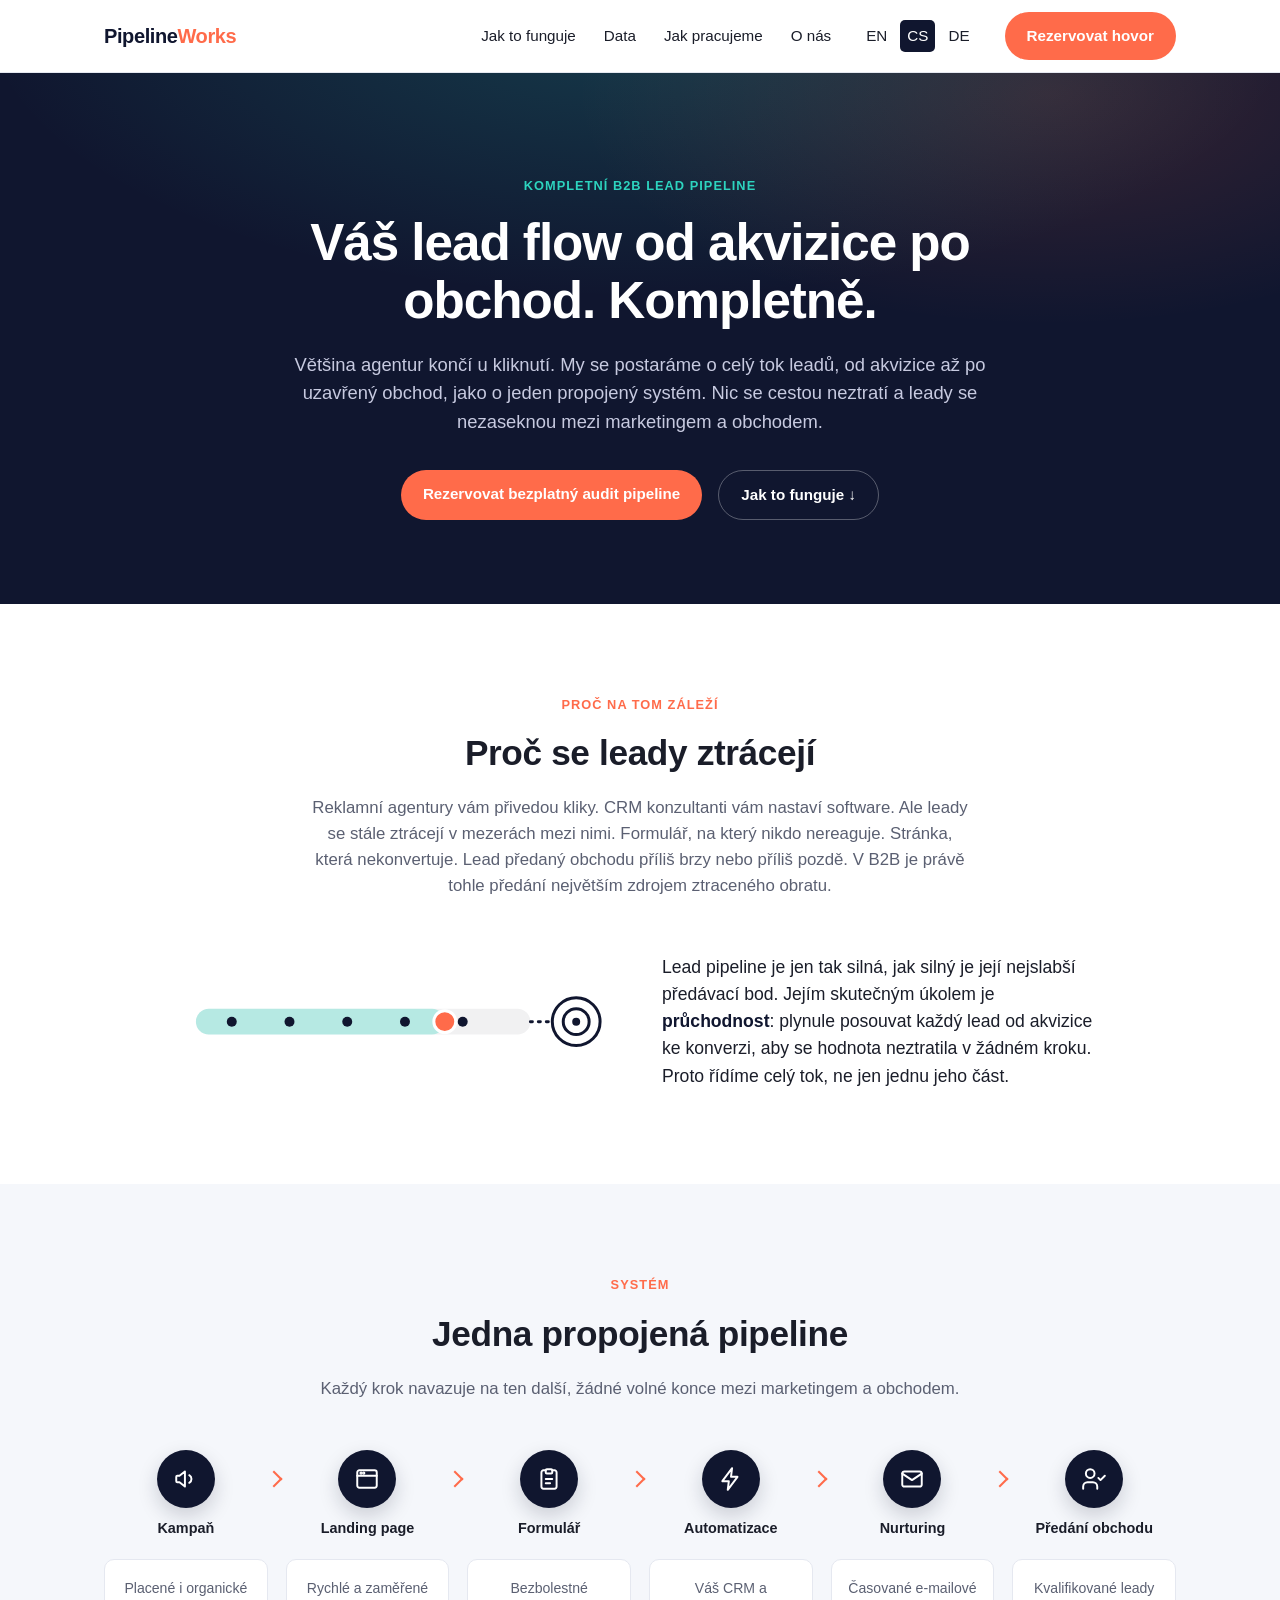
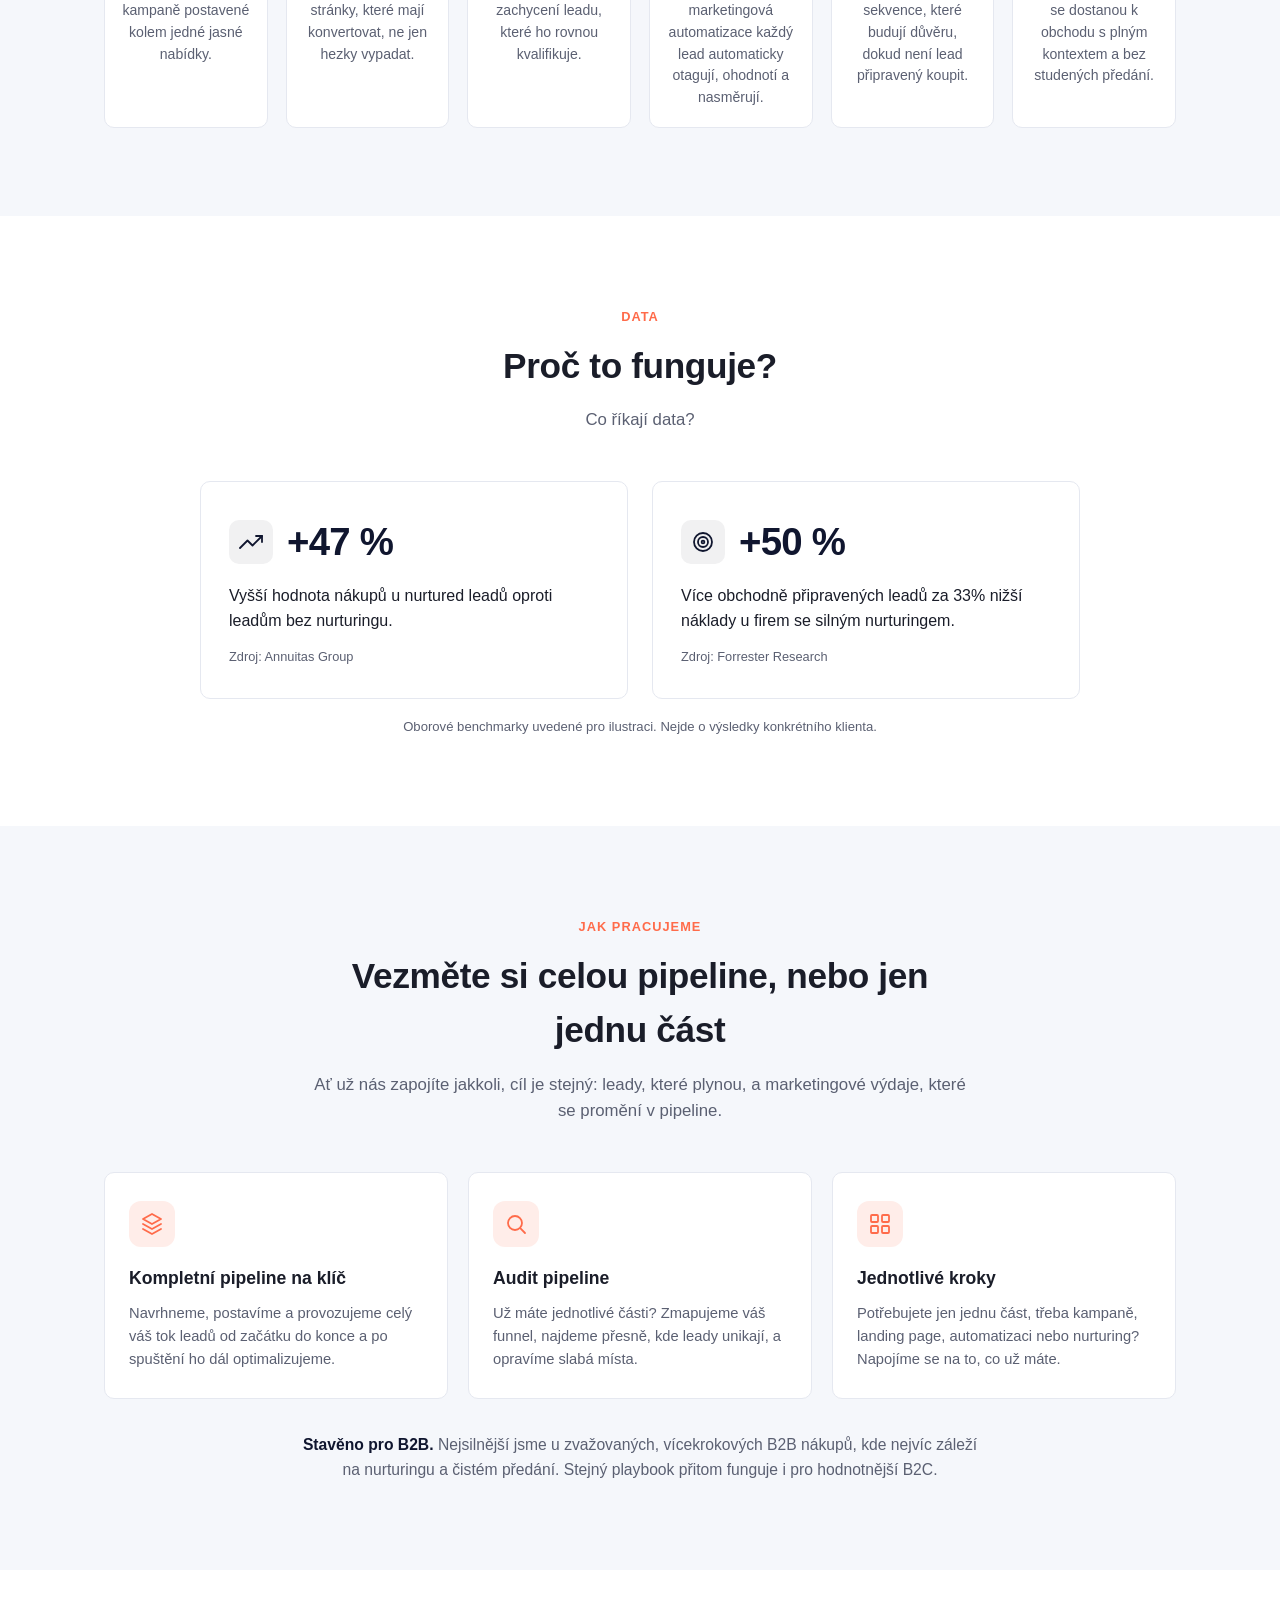
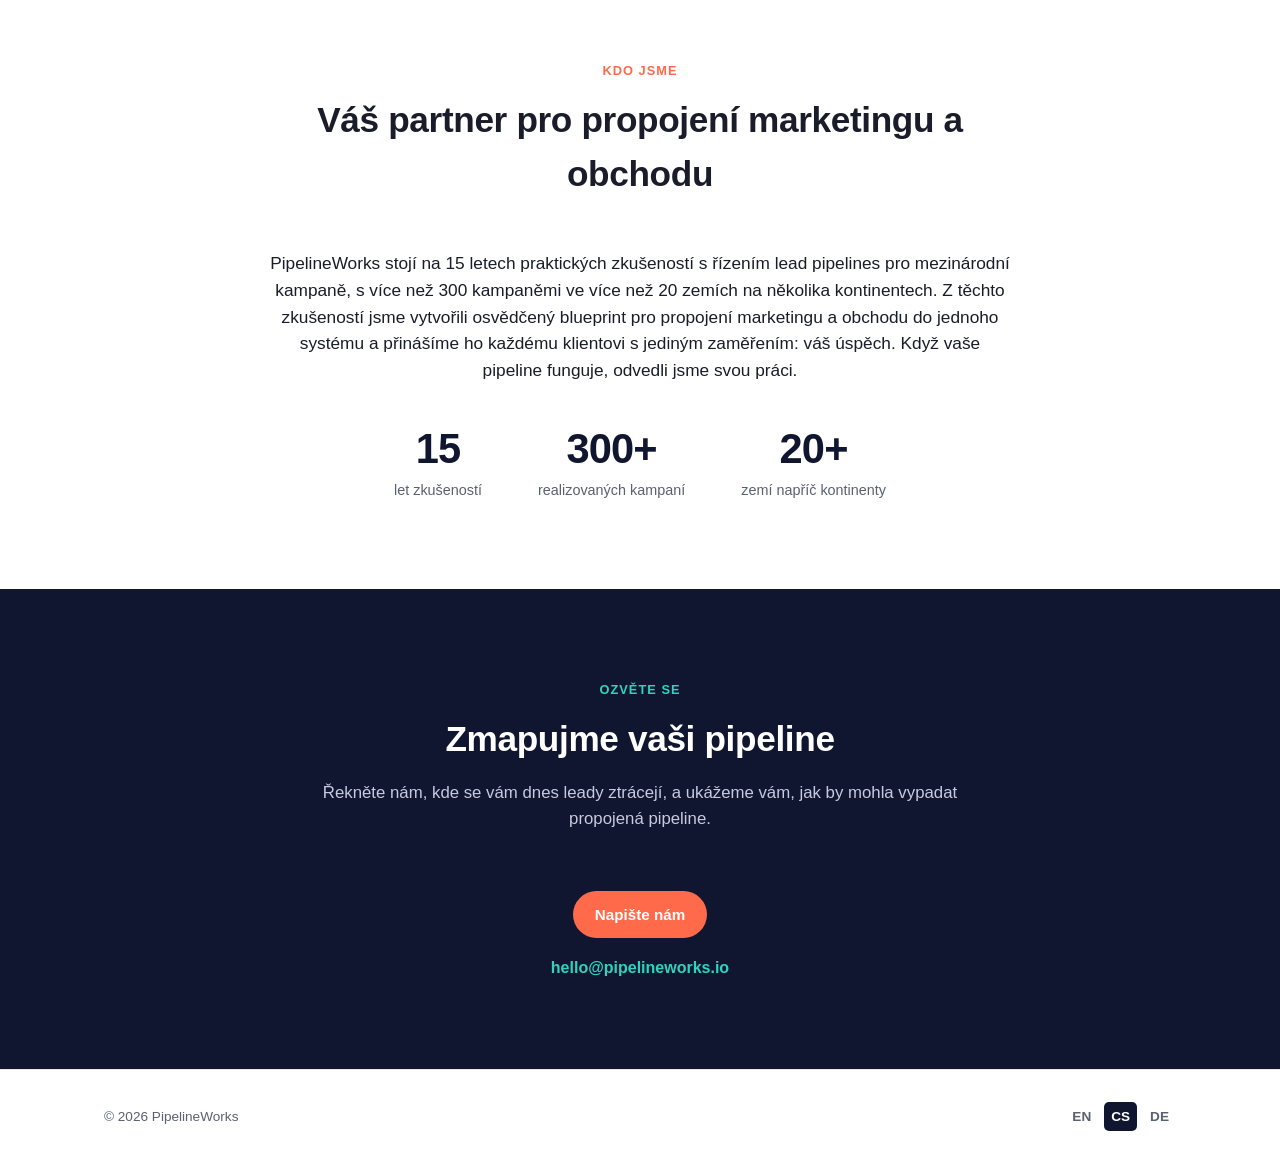
==== commit c666a9ba: "Restore v1 at root; keep industrial rework only under /v2/ PRs #2 and #3 both merged, so the industr" ====
--- a/cs/index.html
+++ b/cs/index.html
@@ -3,311 +3,260 @@
 <head>
 <meta charset="UTF-8">
 <meta name="viewport" content="width=device-width, initial-scale=1.0">
-<title>PipelineWorks | Lead pipeline pro průmyslové firmy</title>
-<meta name="description" content="Stavím kompletní tok poptávek pro výrobce a technické B2B firmy, od první kampaně po uzavřený obchod. Doma i na zahraničních trzích. Audit za pevnou cenu, projekt, nebo měsíční spolupráce.">
-<link rel="canonical" href="https://pipelineworks.io/cs/">
-<link rel="alternate" hreflang="en" href="https://pipelineworks.io/en/">
-<link rel="alternate" hreflang="cs" href="https://pipelineworks.io/cs/">
-<link rel="alternate" hreflang="de" href="https://pipelineworks.io/de/">
-<link rel="alternate" hreflang="x-default" href="https://pipelineworks.io/en/">
-<meta property="og:type" content="website">
-<meta property="og:title" content="Lead pipeline pro průmyslové firmy | PipelineWorks">
-<meta property="og:description" content="Stavím kompletní tok poptávek pro výrobce a technické B2B firmy, od první kampaně po uzavřený obchod.">
-<meta property="og:url" content="https://pipelineworks.io/cs/">
-<meta property="og:image" content="https://pipelineworks.io/assets/img/og.png">
-<meta name="twitter:card" content="summary_large_image">
-<link rel="preconnect" href="https://fonts.googleapis.com">
-<link rel="preconnect" href="https://fonts.gstatic.com" crossorigin>
-<link href="https://fonts.googleapis.com/css2?family=IBM+Plex+Mono:wght@500;600&family=IBM+Plex+Sans:wght@400;500;600;700&display=swap" rel="stylesheet">
+<title>PipelineWorks | Kompletní B2B lead pipeline</title>
+<meta name="description" content="Navrhujeme a řídíme celou vaši B2B lead pipeline, od kampaně a landing page po formulář, automatizaci, nurturing a předání obchodu, jako jeden propojený systém, aby se žádný lead neztratil mezi marketingem a obchodem.">
 <link rel="stylesheet" href="../assets/css/style.css">
 </head>
 <body>
 
+<svg class="sprite" aria-hidden="true" xmlns="http://www.w3.org/2000/svg">
+  <symbol id="ic-campaign" viewBox="0 0 24 24"><path d="M3 10v4a1 1 0 0 0 1 1h2l5 4V5L6 9H4a1 1 0 0 0-1 1z"/><path d="M15 8.5a4 4 0 0 1 0 7"/></symbol>
+  <symbol id="ic-landing" viewBox="0 0 24 24"><rect x="3" y="4" width="18" height="16" rx="2"/><path d="M3 9h18"/><circle cx="6.5" cy="6.5" r=".6"/><circle cx="9" cy="6.5" r=".6"/></symbol>
+  <symbol id="ic-form" viewBox="0 0 24 24"><path d="M9 4H7a2 2 0 0 0-2 2v13a2 2 0 0 0 2 2h10a2 2 0 0 0 2-2V6a2 2 0 0 0-2-2h-2"/><rect x="9" y="3" width="6" height="4" rx="1"/><path d="M9 12h6M9 16h4"/></symbol>
+  <symbol id="ic-automation" viewBox="0 0 24 24"><path d="M13 2 4 14h6l-1 8 9-12h-6l1-8z"/></symbol>
+  <symbol id="ic-nurturing" viewBox="0 0 24 24"><rect x="3" y="5" width="18" height="14" rx="2"/><path d="m3 7 9 6 9-6"/></symbol>
+  <symbol id="ic-handoff" viewBox="0 0 24 24"><path d="M15 21v-2a4 4 0 0 0-4-4H6a4 4 0 0 0-4 4v2"/><circle cx="8.5" cy="7" r="4"/><path d="m16 11 2 2 4-4"/></symbol>
+  <symbol id="ic-full" viewBox="0 0 24 24"><path d="m12 2 9 5-9 5-9-5 9-5z"/><path d="m3 12 9 5 9-5"/><path d="m3 17 9 5 9-5"/></symbol>
+  <symbol id="ic-audit" viewBox="0 0 24 24"><circle cx="11" cy="11" r="7"/><path d="m21 21-4.3-4.3"/></symbol>
+  <symbol id="ic-stages" viewBox="0 0 24 24"><rect x="3" y="3" width="7" height="7" rx="1"/><rect x="14" y="3" width="7" height="7" rx="1"/><rect x="3" y="14" width="7" height="7" rx="1"/><rect x="14" y="14" width="7" height="7" rx="1"/></symbol>
+  <symbol id="ic-trend" viewBox="0 0 24 24"><path d="M23 6 13.5 15.5 8.5 10.5 1 18"/><path d="M17 6h6v6"/></symbol>
+  <symbol id="ic-target" viewBox="0 0 24 24"><circle cx="12" cy="12" r="9"/><circle cx="12" cy="12" r="5"/><circle cx="12" cy="12" r="1.4"/></symbol>
+</svg>
+
 <header class="site-header">
   <div class="container">
-    <a href="#top" class="logo">Pipeline<b>Works</b></a>
+    <a href="#" class="logo">Pipeline<span>Works</span></a>
     <nav>
       <ul class="nav-links">
-        <li><a href="#how">Jak to funguje</a></li>
-        <li><a href="#products">Produkty</a></li>
-        <li><a href="#proof">Výsledky</a></li>
-        <li><a href="#faq">FAQ</a></li>
+        <li><a href="#how-it-works">Jak to funguje</a></li>
+        <li><a href="#results">Data</a></li>
+        <li><a href="#services">Jak pracujeme</a></li>
+        <li><a href="#about">O nás</a></li>
         <li class="lang-switch">
-          <a href="../en/">EN</a>
-          <a href="../cs/" class="active">CS</a>
-          <a href="../de/">DE</a>
+          <a href="../en/index.html">EN</a>
+          <a href="../cs/index.html" class="active">CS</a>
+          <a href="../de/index.html">DE</a>
         </li>
-        <li><a href="#" class="btn btn-primary js-book">Rezervovat hovor</a></li>
+        <li><a href="#contact" class="btn btn-primary">Rezervovat hovor</a></li>
       </ul>
     </nav>
     <button class="nav-toggle" aria-label="Přepnout menu">&#9776;</button>
   </div>
 </header>
 
-<main id="top">
-
-<!-- HERO -->
 <section class="hero">
-  <div class="hero-grid" aria-hidden="true"></div>
-  <div class="container">
-    <p class="eyebrow">Průmyslové a technické B2B</p>
-    <h1>Lead pipeline pro průmyslové firmy.</h1>
-    <p class="hero-sub">Váš produkt je špičkový. Váš pipeline ne. Stavím kompletní tok poptávek pro výrobce a technické B2B firmy, od první kampaně po uzavřený obchod. Doma i na zahraničních trzích.</p>
+  <div class="container">
+    <span class="eyebrow">Kompletní B2B lead pipeline</span>
+    <h1>Váš lead flow od akvizice po obchod. Kompletně.</h1>
+    <p>Většina agentur končí u kliknutí. My se postaráme o celý tok leadů, od akvizice až po uzavřený obchod, jako o jeden propojený systém. Nic se cestou neztratí a leady se nezaseknou mezi marketingem a obchodem.</p>
     <div class="hero-ctas">
-      <a href="#" class="btn btn-primary js-book">Rezervovat 20 minut zdarma</a>
-      <a href="#how" class="btn btn-outline">Jak to funguje</a>
-    </div>
-    <p class="trust-line"><b>15 let in-house</b> v globální průmyslové firmě · <b>400+ kampaní</b> · <b>20+ trhů</b></p>
-  </div>
-</section>
-
-<!-- PROBLEM -->
-<section id="problem">
-  <div class="container">
-    <div class="section-head">
-      <p class="eyebrow">Mezera</p>
-      <h2>Většina agentur končí u prokliku. Průmyslový obchod tam teprve začíná.</h2>
-      <p>Běžné agentury optimalizují kliky a vyplněné formuláře. Jenže průmyslové B2B nenakupuje z landing page. Nakupuje přes dlouhé cykly, prodejní síť, technické posouzení a víc lidí u stolu. A přesně tam většina pipeline tiše protéká: mezi kampaní a obchodním rozhovorem.</p>
-    </div>
-
-    <svg class="schematic" viewBox="0 0 1000 120" role="img" aria-label="Pipeline, ze které mezi nepropojenými fázemi utíkají leady">
-      <line class="pipe-base" x1="40" y1="46" x2="320" y2="46" stroke-width="10" stroke-linecap="round"/>
-      <line class="pipe-base" x1="380" y1="46" x2="650" y2="46" stroke-width="10" stroke-linecap="round"/>
-      <line class="pipe-base" x1="710" y1="46" x2="960" y2="46" stroke-width="10" stroke-linecap="round"/>
-      <ellipse class="leak-drop" cx="348" cy="58" rx="4" ry="6" style="animation-delay:0s"></ellipse>
-      <ellipse class="leak-drop" cx="356" cy="58" rx="3" ry="5" style="animation-delay:.6s"></ellipse>
-      <ellipse class="leak-drop" cx="678" cy="58" rx="4" ry="6" style="animation-delay:.3s"></ellipse>
-      <ellipse class="leak-drop" cx="686" cy="58" rx="3" ry="5" style="animation-delay:.9s"></ellipse>
-    </svg>
-
-    <div class="leak-cards">
-      <div class="leak-card">
-        <h3>Leady přijdou, nikdo na ně nenaváže.</h3>
-        <p>Marketing předá kontakty, obchod je ignoruje. A viní se navzájem.</p>
-      </div>
-      <div class="leak-card">
-        <h3>Kampaň mluví marketingově. Zákazník technicky.</h3>
-        <p>Technický nákupčí generické sdělení smete ze stolu během vteřin.</p>
-      </div>
-      <div class="leak-card">
-        <h3>Předání nikomu nepatří.</h3>
-        <p>Pipeline je tak silný, jak silné je jeho nejslabší předání, a to obvykle nikdo nevlastní.</p>
-      </div>
-    </div>
-  </div>
-</section>
-
-<!-- HOW -->
-<section id="how" class="band-dark on-dark">
-  <div class="container">
-    <div class="section-head">
-      <p class="eyebrow">Systém</p>
-      <h2>Jeden vlastník. Celý tok.</h2>
-      <p>Navrhuji, stavím a řídím každou fázi, nic nezapadne mezi dodavateli.</p>
-    </div>
-
-    <div class="schematic-wrap">
-      <svg class="schematic" viewBox="0 0 1000 150" role="img" aria-label="Uzavřená pipeline vedoucí lead šesti propojenými fázemi">
-        <line class="pipe-base" x1="60" y1="60" x2="940" y2="60" stroke-width="10" stroke-linecap="round"/>
-        <line class="pipe-flow" x1="60" y1="60" x2="940" y2="60" stroke-width="4"/>
-        <g><circle class="node-ring" cx="60" cy="60" r="24"></circle><text x="60" y="66" text-anchor="middle" fill="#f5f4f0" font-size="15" font-family="IBM Plex Mono, monospace">1</text><circle class="node-hit" cx="60" cy="60" r="32" data-stage="0"></circle></g>
-        <g><circle class="node-ring" cx="236" cy="60" r="24"></circle><text x="236" y="66" text-anchor="middle" fill="#f5f4f0" font-size="15" font-family="IBM Plex Mono, monospace">2</text><circle class="node-hit" cx="236" cy="60" r="32" data-stage="1"></circle></g>
-        <g><circle class="node-ring" cx="412" cy="60" r="24"></circle><text x="412" y="66" text-anchor="middle" fill="#f5f4f0" font-size="15" font-family="IBM Plex Mono, monospace">3</text><circle class="node-hit" cx="412" cy="60" r="32" data-stage="2"></circle></g>
-        <g><circle class="node-ring" cx="588" cy="60" r="24"></circle><text x="588" y="66" text-anchor="middle" fill="#f5f4f0" font-size="15" font-family="IBM Plex Mono, monospace">4</text><circle class="node-hit" cx="588" cy="60" r="32" data-stage="3"></circle></g>
-        <g><circle class="node-ring" cx="764" cy="60" r="24"></circle><text x="764" y="66" text-anchor="middle" fill="#f5f4f0" font-size="15" font-family="IBM Plex Mono, monospace">5</text><circle class="node-hit" cx="764" cy="60" r="32" data-stage="4"></circle></g>
-        <g><circle class="node-ring" cx="940" cy="60" r="24"></circle><text x="940" y="66" text-anchor="middle" fill="#f5f4f0" font-size="15" font-family="IBM Plex Mono, monospace">6</text><circle class="node-hit" cx="940" cy="60" r="32" data-stage="5"></circle></g>
+      <a href="#contact" class="btn btn-primary">Rezervovat bezplatný audit pipeline</a>
+      <a href="#how-it-works" class="btn btn-ghost">Jak to funguje ↓</a>
+    </div>
+  </div>
+</section>
+
+<section id="why-it-matters">
+  <div class="container">
+    <div class="section-head">
+      <span class="eyebrow">Proč na tom záleží</span>
+      <h2>Proč se leady ztrácejí</h2>
+      <p>Reklamní agentury vám přivedou kliky. CRM konzultanti vám nastaví software. Ale leady se stále ztrácejí v mezerách mezi nimi. Formulář, na který nikdo nereaguje. Stránka, která nekonvertuje. Lead předaný obchodu příliš brzy nebo příliš pozdě. V B2B je právě tohle předání největším zdrojem ztraceného obratu.</p>
+    </div>
+    <div class="statement">
+      <svg class="statement-svg" viewBox="0 0 440 150" fill="none" xmlns="http://www.w3.org/2000/svg" aria-hidden="true">
+        <rect x="16" y="62" width="336" height="26" rx="13" fill="rgba(16,22,47,0.06)"/>
+        <rect x="16" y="62" width="250" height="26" rx="13" fill="rgba(45,212,191,0.30)"/>
+        <g fill="#10162f">
+          <circle cx="52" cy="75" r="5"/>
+          <circle cx="110" cy="75" r="5"/>
+          <circle cx="168" cy="75" r="5"/>
+          <circle cx="226" cy="75" r="5"/>
+          <circle cx="284" cy="75" r="5"/>
+        </g>
+        <line x1="352" y1="75" x2="374" y2="75" stroke="#10162f" stroke-width="3" stroke-dasharray="2 6" stroke-linecap="round"/>
+        <circle cx="266" cy="75" r="11" fill="#ff6b4a" stroke="#ffffff" stroke-width="3"/>
+        <g transform="translate(398 75)" stroke="#10162f" stroke-width="3">
+          <circle r="24" fill="#ffffff"/>
+          <circle r="13"/>
+          <circle r="4" fill="#10162f" stroke="none"/>
+        </g>
       </svg>
-
-      <div class="stage-tabs">
-        <button class="stage-tab" data-desc="Placené i organické kampaně, které mluví technickým jazykem vašeho zákazníka, ne obecným marketingem.">Kampaň</button>
-        <button class="stage-tab" data-desc="Zaměřené stránky stavěné tak, aby konvertovaly technické nákupčí, ne jen sbíraly kliky.">Landing page</button>
-        <button class="stage-tab" data-desc="Zachycení, které leady rovnou kvalifikuje, takže obchod vidí jen ty skutečné.">Formulář a kvalifikace</button>
-        <button class="stage-tab" data-desc="Každý lead automaticky otagovaný, ohodnocený a nasměrovaný, žádný kontakt neleží ladem.">Automatizace</button>
-        <button class="stage-tab" data-desc="Časované e-mailové sekvence, které udrží dlouhý průmyslový cyklus teplý, dokud není zákazník připravený.">Nurturing</button>
-        <button class="stage-tab" data-desc="Kvalifikované leady se dostanou k obchodu s plným kontextem, vlastněné od začátku do konce.">Předání obchodu</button>
-      </div>
-      <p class="stage-caption"></p>
-    </div>
-  </div>
-</section>
-
-<!-- PRODUCTS -->
-<section id="products">
-  <div class="container">
-    <div class="section-head center">
-      <p class="eyebrow">Nabídka</p>
-      <h2>Začněte malým krokem. Škálujte, co funguje.</h2>
-    </div>
-    <div class="products">
-      <div class="product">
-        <h3>Pipeline Audit</h3>
-        <p class="price"><span class="amount">990 €</span> · pevná cena · 10 dní</p>
-        <p>Zmapuji celý váš tok poptávek (kampaně, landing pages, formuláře, follow-up i předání obchodu) a ukážu přesně, kde leady utíkají a co opravit nejdřív.</p>
-        <ul>
-          <li>Rozbor celého funnelu</li>
-          <li>Prioritizovaný seznam oprav</li>
-          <li>30min konzultace nad výstupem</li>
-        </ul>
-        <a href="#contact" class="btn btn-outline js-interest" data-interest="audit">Objednat audit</a>
-      </div>
-
-      <div class="product featured">
-        <span class="badge">Nejčastější volba</span>
-        <h3>Pipeline Fix</h3>
-        <p class="price"><span class="amount">od 2 500 €</span> · projekt · 4–6 týdnů</p>
-        <p>Zavedu nejdůležitější opravy z auditu: přestavěné landing pages, kvalifikaci leadů, automatizaci, nurturing a čisté předání obchodu.</p>
-        <a href="#" class="btn btn-primary js-book">Rezervovat hovor</a>
-      </div>
-
-      <div class="product">
-        <h3>Pipeline Partner</h3>
-        <p class="price"><span class="amount">od 1 500 €</span>/měsíc · retainer</p>
-        <p>Průběžná péče o váš pipeline: správa kampaní, optimalizace, reporting, kterému vedení věří, a neustálé zlepšování každé fáze.</p>
-        <a href="#" class="btn btn-outline js-book">Rezervovat hovor</a>
-      </div>
-    </div>
-    <p class="products-note">Cena auditu se odečítá od navazujícího projektu nebo retaineru.</p>
-  </div>
-</section>
-
-<!-- PROOF -->
-<section id="proof" class="band-dark on-dark">
-  <div class="container">
-    <div class="section-head">
-      <p class="eyebrow">Reprezentativní výsledky</p>
-      <h2>Co dokáže vlastněný pipeline.</h2>
+      <p class="statement-text">Lead pipeline je jen tak silná, jak silný je její nejslabší předávací bod. Jejím skutečným úkolem je <strong>průchodnost</strong>: plynule posouvat každý lead od akvizice ke konverzi, aby se hodnota neztratila v žádném kroku. Proto řídíme celý tok, ne jen jednu jeho část.</p>
+    </div>
+  </div>
+</section>
+
+<section class="alt" id="how-it-works">
+  <div class="container">
+    <div class="section-head">
+      <span class="eyebrow">Systém</span>
+      <h2>Jedna propojená pipeline</h2>
+      <p>Každý krok navazuje na ten další, žádné volné konce mezi marketingem a obchodem.</p>
+    </div>
+
+    <div class="pipeline">
+      <div class="pipe-col">
+        <div class="pipe-node">
+          <span class="pipe-icon"><svg class="icon"><use href="#ic-campaign"/></svg></span>
+          <span class="pipe-label">Kampaň</span>
+        </div>
+        <div class="pipe-card">
+          <p>Placené i organické kampaně postavené kolem jedné jasné nabídky.</p>
+        </div>
+      </div>
+      <div class="pipe-col">
+        <div class="pipe-node">
+          <span class="pipe-icon"><svg class="icon"><use href="#ic-landing"/></svg></span>
+          <span class="pipe-label">Landing page</span>
+        </div>
+        <div class="pipe-card">
+          <p>Rychlé a zaměřené stránky, které mají konvertovat, ne jen hezky vypadat.</p>
+        </div>
+      </div>
+      <div class="pipe-col">
+        <div class="pipe-node">
+          <span class="pipe-icon"><svg class="icon"><use href="#ic-form"/></svg></span>
+          <span class="pipe-label">Formulář</span>
+        </div>
+        <div class="pipe-card">
+          <p>Bezbolestné zachycení leadu, které ho rovnou kvalifikuje.</p>
+        </div>
+      </div>
+      <div class="pipe-col">
+        <div class="pipe-node">
+          <span class="pipe-icon"><svg class="icon"><use href="#ic-automation"/></svg></span>
+          <span class="pipe-label">Automatizace</span>
+        </div>
+        <div class="pipe-card">
+          <p>Váš CRM a marketingová automatizace každý lead automaticky otagují, ohodnotí a nasměrují.</p>
+        </div>
+      </div>
+      <div class="pipe-col">
+        <div class="pipe-node">
+          <span class="pipe-icon"><svg class="icon"><use href="#ic-nurturing"/></svg></span>
+          <span class="pipe-label">Nurturing</span>
+        </div>
+        <div class="pipe-card">
+          <p>Časované e-mailové sekvence, které budují důvěru, dokud není lead připravený koupit.</p>
+        </div>
+      </div>
+      <div class="pipe-col">
+        <div class="pipe-node">
+          <span class="pipe-icon"><svg class="icon"><use href="#ic-handoff"/></svg></span>
+          <span class="pipe-label">Předání obchodu</span>
+        </div>
+        <div class="pipe-card">
+          <p>Kvalifikované leady se dostanou k obchodu s plným kontextem a bez studených předání.</p>
+        </div>
+      </div>
+    </div>
+  </div>
+</section>
+
+<section id="results">
+  <div class="container">
+    <div class="section-head">
+      <span class="eyebrow">Data</span>
+      <h2>Proč to funguje?</h2>
+      <p>Co říkají data?</p>
     </div>
     <div class="stats">
-      <div class="stat">
-        <div class="figure">400 000+ €</div>
-        <p class="desc">kvalifikované poptávky z ~90 leadů na jednom vyspělém trhu. Přesně takový výsledek dokáže cílená průmyslová B2B kampaň přinést.</p>
-      </div>
-      <div class="stat">
-        <div class="figure">1 000+ %</div>
-        <p class="desc">návratnost investic do reklamy, měřeno až na reálné prodeje, u lead kampaní na rozvíjejícím se průmyslovém trhu.</p>
-      </div>
-    </div>
-    <p class="proof-context">Ilustrativní čísla vycházející z výsledků dosažitelných na průmyslových B2B pipelines. Detailní rozbor s čísly v kontextu proberu na hovoru.</p>
-  </div>
-</section>
-
-<!-- WHY -->
-<section id="why" class="band-blueprint">
-  <div class="container">
-    <div class="section-head">
-      <p class="eyebrow">Proč PipelineWorks</p>
-      <h2>Seniorní expertiza. Rychlost AI.</h2>
-    </div>
-    <div class="why-cols">
-      <div class="why-col">
-        <h3>In-house, ne agentura</h3>
-        <p>15 let jsem řídil digitální marketing uvnitř globální průmyslové firmy působící v 50+ zemích, vlastnil jsem strategii, rozpočty i výsledky. Vím, co obchodní týmy od marketingu skutečně potřebují, protože jsem seděl vedle nich.</p>
-      </div>
-      <div class="why-col">
-        <h3>AI-akcelerované dodání</h3>
-        <p>Kombinuji seniorní strategii s AI produkcí. Audity, landing pages, varianty kampaní, lokalizace do dalších jazyků, reporting: co agentuře trvá týdny, dodávám ve dnech. Platíte za výsledek, ne za počet lidí.</p>
-      </div>
-    </div>
-    <div class="certs" aria-label="Certifikace">
-      <span class="cert">Google Ads · Search</span>
-      <span class="cert">Google Ads · Display</span>
-      <span class="cert">Meta Blueprint</span>
-      <span class="cert">Google Tag Manager</span>
-      <span class="cert">HubSpot</span>
-    </div>
-  </div>
-</section>
-
-<!-- FAQ -->
-<section id="faq">
-  <div class="container">
-    <div class="section-head">
-      <p class="eyebrow">Otázky</p>
-      <h2>Přímé odpovědi.</h2>
-    </div>
-    <div class="faq">
-      <div class="faq-item">
-        <button class="faq-q">Proč pevné ceny?</button>
-        <div class="faq-a">Protože scoping hovory kradou čas vám i mně. Audit je jasně definovaný produkt s jasným výstupem. U větších zakázek dostanete individuální nabídku, až budeme oba vědět, o co jde.</div>
-      </div>
-      <div class="faq-item">
-        <button class="faq-q">Kdo za PipelineWorks stojí?</button>
-        <div class="faq-a">Seniorní B2B marketér s 15 lety in-house praxe v globální průmyslové firmě. Kvůli současným závazkům probíhá představení na prvním hovoru, budete přesně vědět, s kým pracujete, ještě než se k čemukoli zavážete.</div>
-      </div>
-      <div class="faq-item">
-        <button class="faq-q">Nejsme výrobní firma. Je to pro nás?</button>
-        <div class="faq-a">Pokud prodáváte technický produkt firmám přes delší nákupní cyklus, tak ano. Pokud jste B2C značka nebo raná SaaS hledající growth hacky, nejsem pro vás ten pravý.</div>
-      </div>
-      <div class="faq-item">
-        <button class="faq-q">Nahradíte náš marketingový tým nebo agenturu?</button>
-        <div class="faq-a">Ani jedno. Vlastním tok poptávek od začátku do konce a spolupracuji s kýmkoli máte: interními marketéry, agenturou, nebo i bez nich.</div>
-      </div>
-      <div class="faq-item">
-        <button class="faq-q">Jaké trhy a jazyky pokrýváte?</button>
-        <div class="faq-a">Kampaně na 20+ trzích. Pracovní jazyky: angličtina, němčina, čeština. Lokalizace do dalších jazyků je součástí dodávky.</div>
-      </div>
-    </div>
-  </div>
-</section>
-
-<!-- CONTACT -->
-<section id="contact" class="band-dark on-dark">
-  <div class="container">
-    <div class="section-head">
-      <p class="eyebrow">Rezervace</p>
-      <h2>Zjistěte, kde váš pipeline protéká.</h2>
-      <p>Rezervujte si 20 minut zdarma, nebo objednejte rovnou audit.</p>
-    </div>
-    <div class="contact-grid">
-      <div class="cal-embed">
-        <div>
-          <p>Vyberte si 20minutový termín, který vám vyhovuje.</p>
-          <a href="#" class="btn btn-primary js-book js-cal-fallback">Otevřít kalendář</a>
-        </div>
-      </div>
-      <div>
-        <form class="lead-form" novalidate>
-          <input type="hidden" name="interest" value="general">
-          <div>
-            <label for="f-name">Jméno</label>
-            <input id="f-name" name="name" type="text" required>
-          </div>
-          <div>
-            <label for="f-company">Firma</label>
-            <input id="f-company" name="company" type="text">
-          </div>
-          <div>
-            <label for="f-url">Web (URL)</label>
-            <input id="f-url" name="website" type="url" placeholder="https://">
-          </div>
-          <div>
-            <label for="f-msg">Kde vás pipeline nejvíc bolí?</label>
-            <textarea id="f-msg" name="message"></textarea>
-          </div>
-          <button type="submit" class="btn btn-primary">Odeslat</button>
-        </form>
-        <div class="form-success">Díky, ozvu se do jednoho pracovního dne.</div>
-        <p class="email-fallback">Radši e-mail? <a href="mailto:hello@pipelineworks.io">hello@pipelineworks.io</a></p>
-      </div>
-    </div>
-  </div>
-</section>
-
-</main>
+      <div class="stat-card">
+        <div class="stat-head">
+          <span class="stat-ic"><svg class="icon"><use href="#ic-trend"/></svg></span>
+          <div class="stat-number">+47 %</div>
+        </div>
+        <p>Vyšší hodnota nákupů u nurtured leadů oproti leadům bez nurturingu.</p>
+        <span class="source">Zdroj: Annuitas Group</span>
+      </div>
+      <div class="stat-card">
+        <div class="stat-head">
+          <span class="stat-ic"><svg class="icon"><use href="#ic-target"/></svg></span>
+          <div class="stat-number">+50 %</div>
+        </div>
+        <p>Více obchodně připravených leadů za 33% nižší náklady u firem se silným nurturingem.</p>
+        <span class="source">Zdroj: Forrester Research</span>
+      </div>
+    </div>
+    <p class="stats-caveat">Oborové benchmarky uvedené pro ilustraci. Nejde o výsledky konkrétního klienta.</p>
+  </div>
+</section>
+
+<section class="alt" id="services">
+  <div class="container">
+    <div class="section-head">
+      <span class="eyebrow">Jak pracujeme</span>
+      <h2>Vezměte si celou pipeline, nebo jen jednu část</h2>
+      <p>Ať už nás zapojíte jakkoli, cíl je stejný: leady, které plynou, a marketingové výdaje, které se promění v pipeline.</p>
+    </div>
+    <div class="services-grid">
+      <div class="service-card">
+        <div class="service-ic"><svg class="icon"><use href="#ic-full"/></svg></div>
+        <h3>Kompletní pipeline na klíč</h3>
+        <p>Navrhneme, postavíme a provozujeme celý váš tok leadů od začátku do konce a po spuštění ho dál optimalizujeme.</p>
+      </div>
+      <div class="service-card">
+        <div class="service-ic"><svg class="icon"><use href="#ic-audit"/></svg></div>
+        <h3>Audit pipeline</h3>
+        <p>Už máte jednotlivé části? Zmapujeme váš funnel, najdeme přesně, kde leady unikají, a opravíme slabá místa.</p>
+      </div>
+      <div class="service-card">
+        <div class="service-ic"><svg class="icon"><use href="#ic-stages"/></svg></div>
+        <h3>Jednotlivé kroky</h3>
+        <p>Potřebujete jen jednu část, třeba kampaně, landing page, automatizaci nebo nurturing? Napojíme se na to, co už máte.</p>
+      </div>
+    </div>
+    <p class="focus-note"><strong>Stavěno pro B2B.</strong> Nejsilnější jsme u zvažovaných, vícekrokových B2B nákupů, kde nejvíc záleží na nurturingu a čistém předání. Stejný playbook přitom funguje i pro hodnotnější B2C.</p>
+  </div>
+</section>
+
+<section id="about">
+  <div class="container">
+    <div class="section-head">
+      <span class="eyebrow">Kdo jsme</span>
+      <h2>Váš partner pro propojení marketingu a obchodu</h2>
+    </div>
+    <div class="about-content">
+      <p>PipelineWorks stojí na 15 letech praktických zkušeností s řízením lead pipelines pro mezinárodní kampaně, s více než 300 kampaněmi ve více než 20 zemích na několika kontinentech. Z těchto zkušeností jsme vytvořili osvědčený blueprint pro propojení marketingu a obchodu do jednoho systému a přinášíme ho každému klientovi s jediným zaměřením: váš úspěch. Když vaše pipeline funguje, odvedli jsme svou práci.</p>
+      <div class="credentials">
+        <div class="credential">
+          <span class="cred-num">15</span>
+          <span class="cred-label">let zkušeností</span>
+        </div>
+        <div class="credential">
+          <span class="cred-num">300+</span>
+          <span class="cred-label">realizovaných kampaní</span>
+        </div>
+        <div class="credential">
+          <span class="cred-num">20+</span>
+          <span class="cred-label">zemí napříč kontinenty</span>
+        </div>
+      </div>
+    </div>
+  </div>
+</section>
+
+<section class="contact" id="contact">
+  <div class="container">
+    <div class="section-head">
+      <span class="eyebrow">Ozvěte se</span>
+      <h2>Zmapujme vaši pipeline</h2>
+      <p>Řekněte nám, kde se vám dnes leady ztrácejí, a ukážeme vám, jak by mohla vypadat propojená pipeline.</p>
+    </div>
+    <a href="mailto:hello@pipelineworks.io" class="btn btn-primary">Napište nám</a>
+    <a href="mailto:hello@pipelineworks.io" class="contact-email">hello@pipelineworks.io</a>
+  </div>
+</section>
 
 <footer class="site-footer">
   <div class="container">
-    <span class="foot-tag">PipelineWorks. Kompletní lead pipeline pro průmyslové a technické B2B.</span>
-    <div class="footer-meta">
-      <a href="mailto:hello@pipelineworks.io">hello@pipelineworks.io</a>
-      <span class="lang-switch">
-        <a href="../en/">EN</a>
-        <a href="../cs/" class="active">CS</a>
-        <a href="../de/">DE</a>
-      </span>
-      <a href="pravni-udaje.html">Právní údaje</a>
-      <span>© 2026</span>
-    </div>
+    <span>&copy; 2026 PipelineWorks</span>
+    <span class="lang-switch">
+      <a href="../en/index.html">EN</a>
+      <a href="../cs/index.html" class="active">CS</a>
+      <a href="../de/index.html">DE</a>
+    </span>
   </div>
 </footer>
 
--- a/assets/css/style.css
+++ b/assets/css/style.css
@@ -1,162 +1,136 @@
-/* ============================================================
-   PipelineWorks — industrial & technical B2B identity
-   Palette: steel / blueprint blue / signal safety-orange / paper
-   Type: IBM Plex Sans (body+display) + IBM Plex Mono (data/labels)
-   ============================================================ */
-
 :root {
-  --steel: #1b2430;
-  --steel-2: #232f3d;
-  --blueprint: #2e5c8a;
-  --blueprint-soft: #d7e2ee;
-  --signal: #e8611c;
-  --signal-dark: #c14e12;
-  --paper: #f5f4f0;
-  --paper-2: #ecebe4;
-  --graphite: #22262b;
-  --muted: #5f6773;
-  --line: #d8d6cd;
-  --line-dark: #33414f;
-  --white: #ffffff;
-
-  --sans: "IBM Plex Sans", -apple-system, BlinkMacSystemFont, "Segoe UI", Roboto, sans-serif;
-  --mono: "IBM Plex Mono", ui-monospace, "SFMono-Regular", Menlo, Consolas, monospace;
-
-  --max: 1120px;
-  --radius: 2px;
+  --color-bg: #ffffff;
+  --color-bg-alt: #f5f7fb;
+  --color-text: #1a1d29;
+  --color-muted: #5b6072;
+  --color-primary: #10162f;
+  --color-accent: #ff6b4a;
+  --color-teal: #2dd4bf;
+  --color-border: #e5e8f0;
+  --max-width: 1120px;
+  --radius: 10px;
   font-size: 16px;
 }
 
-* { box-sizing: border-box; }
-
-html { scroll-behavior: smooth; }
+* {
+  box-sizing: border-box;
+}
+
+html {
+  scroll-behavior: smooth;
+}
 
 body {
   margin: 0;
-  font-family: var(--sans);
-  color: var(--graphite);
-  background: var(--paper);
-  line-height: 1.6;
-  -webkit-font-smoothing: antialiased;
-}
-
-a { color: inherit; }
-img, svg { max-width: 100%; display: block; }
+  font-family: -apple-system, BlinkMacSystemFont, "Segoe UI", Roboto, Helvetica, Arial, sans-serif;
+  color: var(--color-text);
+  background: var(--color-bg);
+  line-height: 1.55;
+}
+
+a {
+  color: inherit;
+}
+
+img {
+  max-width: 100%;
+  display: block;
+}
 
 .container {
-  max-width: var(--max);
+  max-width: var(--max-width);
   margin: 0 auto;
   padding: 0 24px;
 }
 
-/* ---- Data / mono voice ---- */
-.mono { font-family: var(--mono); }
-
-.eyebrow {
-  font-family: var(--mono);
-  font-size: 0.75rem;
-  font-weight: 600;
-  letter-spacing: 0.14em;
-  text-transform: uppercase;
-  color: var(--signal);
-  margin: 0 0 16px;
-}
-
-/* ---- Headings ---- */
-h1, h2, h3 {
-  letter-spacing: -0.015em;
-  line-height: 1.12;
-  margin: 0;
-}
-
-h1 { font-size: clamp(2.2rem, 5vw, 3.4rem); font-weight: 700; }
-h2 { font-size: clamp(1.7rem, 3.4vw, 2.4rem); font-weight: 700; }
-h3 { font-size: 1.15rem; font-weight: 600; }
-
-/* ============================================================
-   Buttons
-   ============================================================ */
-.btn {
-  display: inline-flex;
-  align-items: center;
-  justify-content: center;
-  gap: 8px;
-  font-family: var(--sans);
-  font-weight: 600;
-  font-size: 0.98rem;
-  padding: 14px 24px;
-  border-radius: var(--radius);
-  border: 2px solid transparent;
-  cursor: pointer;
-  text-decoration: none;
-  transition: background 0.15s ease, transform 0.1s ease, border-color 0.15s ease, color 0.15s ease;
-}
-
-.btn-primary {
-  background: var(--signal);
-  color: var(--white);
-}
-.btn-primary:hover { background: var(--signal-dark); }
-.btn-primary:active { transform: translateY(1px); }
-
-.btn-outline {
-  background: transparent;
-  border-color: var(--line-dark);
-  color: var(--steel);
-}
-.btn-outline:hover { border-color: var(--steel); background: rgba(27, 36, 48, 0.04); }
-
-.on-dark .btn-outline,
-.hero .btn-outline { border-color: rgba(255, 255, 255, 0.35); color: var(--white); }
-.on-dark .btn-outline:hover,
-.hero .btn-outline:hover { border-color: var(--white); background: rgba(255, 255, 255, 0.08); }
-
-/* ============================================================
-   Header / nav
-   ============================================================ */
+/* ---------- Icons ---------- */
+
+.icon {
+  width: 24px;
+  height: 24px;
+  display: block;
+  fill: none;
+  stroke: currentColor;
+  stroke-width: 1.8;
+  stroke-linecap: round;
+  stroke-linejoin: round;
+}
+
+.sprite {
+  position: absolute;
+  width: 0;
+  height: 0;
+  overflow: hidden;
+}
+
+/* ---------- Header ---------- */
+
 .site-header {
   position: sticky;
   top: 0;
-  z-index: 60;
-  background: rgba(245, 244, 240, 0.92);
+  z-index: 50;
+  background: rgba(255, 255, 255, 0.92);
   backdrop-filter: blur(8px);
-  border-bottom: 1px solid var(--line);
-}
+  border-bottom: 1px solid var(--color-border);
+}
+
 .site-header .container {
   display: flex;
   align-items: center;
   justify-content: space-between;
-  height: 68px;
-}
+  height: 72px;
+}
+
 .logo {
-  font-family: var(--mono);
-  font-weight: 600;
-  font-size: 1.15rem;
+  font-weight: 700;
+  font-size: 1.25rem;
   letter-spacing: -0.02em;
   text-decoration: none;
-  color: var(--steel);
-}
-.logo b { color: var(--signal); font-weight: 600; }
+  color: var(--color-primary);
+}
+
+.logo span {
+  color: var(--color-accent);
+}
 
 .nav-links {
   display: flex;
   align-items: center;
-  gap: 26px;
+  gap: 28px;
   list-style: none;
   margin: 0;
   padding: 0;
 }
+
 .nav-links a:not(.btn) {
   text-decoration: none;
-  font-size: 0.92rem;
+  font-size: 0.95rem;
   font-weight: 500;
-  color: var(--graphite);
-}
-.nav-links a:not(.btn):hover { color: var(--signal); }
-
-.lang-switch { display: flex; gap: 4px; font-family: var(--mono); font-size: 0.8rem; font-weight: 500; }
-.lang-switch a { text-decoration: none; padding: 3px 6px; border-radius: var(--radius); color: var(--muted); }
-.lang-switch a.active { background: var(--steel); color: var(--white); }
+  color: var(--color-text);
+}
+
+.nav-links a:not(.btn):hover {
+  color: var(--color-accent);
+}
+
+.lang-switch {
+  display: flex;
+  gap: 6px;
+  font-size: 0.85rem;
+  font-weight: 600;
+}
+
+.lang-switch a {
+  text-decoration: none;
+  padding: 4px 7px;
+  border-radius: 5px;
+  color: var(--color-muted);
+}
+
+.lang-switch a.active {
+  background: var(--color-primary);
+  color: #fff;
+}
 
 .nav-toggle {
   display: none;
@@ -164,477 +138,543 @@
   border: none;
   font-size: 1.5rem;
   cursor: pointer;
-  color: var(--steel);
-}
-
-/* ============================================================
-   Sections
-   ============================================================ */
-section { padding: 92px 0; }
-.section-head { max-width: 720px; margin: 0 0 44px; }
-.section-head.center { margin-left: auto; margin-right: auto; text-align: center; }
-.section-head p { color: var(--muted); font-size: 1.08rem; margin: 14px 0 0; }
-
-.band-dark { background: var(--steel); color: var(--paper); }
-.band-dark .section-head p { color: #b7bfca; }
-.band-blueprint { background: var(--paper-2); }
-
-/* ============================================================
-   Hero
-   ============================================================ */
+}
+
+/* ---------- Buttons ---------- */
+
+.btn {
+  display: inline-block;
+  text-decoration: none;
+  font-weight: 600;
+  font-size: 0.95rem;
+  padding: 12px 22px;
+  border-radius: 999px;
+  border: none;
+  cursor: pointer;
+  transition: transform 0.15s ease, box-shadow 0.15s ease;
+}
+
+.btn-primary {
+  background: var(--color-accent);
+  color: #fff;
+}
+
+.btn-primary:hover {
+  transform: translateY(-1px);
+  box-shadow: 0 8px 20px rgba(255, 107, 74, 0.35);
+}
+
+.btn-ghost {
+  background: transparent;
+  color: var(--color-primary);
+  border: 1px solid var(--color-border);
+}
+
+/* ---------- Eyebrow ---------- */
+
+.eyebrow {
+  display: inline-block;
+  font-size: 0.8rem;
+  font-weight: 700;
+  letter-spacing: 0.08em;
+  text-transform: uppercase;
+  color: var(--color-teal);
+  margin-bottom: 18px;
+}
+
+.section-head .eyebrow {
+  color: var(--color-accent);
+  margin-bottom: 12px;
+}
+
+/* ---------- Hero ---------- */
+
 .hero {
   background:
-    linear-gradient(180deg, rgba(46, 92, 138, 0.16), transparent 40%),
-    var(--steel);
-  color: var(--paper);
-  padding: 104px 0 88px;
+    radial-gradient(1100px 480px at 50% -12%, rgba(45, 212, 191, 0.20), transparent 60%),
+    radial-gradient(860px 420px at 82% 4%, rgba(255, 107, 74, 0.16), transparent 55%),
+    var(--color-primary);
+  color: #fff;
+  padding: 100px 0 84px;
   position: relative;
   overflow: hidden;
 }
-.hero-grid {
-  position: absolute;
-  inset: 0;
-  background-image:
-    linear-gradient(rgba(215, 226, 238, 0.05) 1px, transparent 1px),
-    linear-gradient(90deg, rgba(215, 226, 238, 0.05) 1px, transparent 1px);
-  background-size: 48px 48px;
-  mask-image: radial-gradient(120% 100% at 70% 0%, #000 30%, transparent 75%);
-  pointer-events: none;
-}
-.hero .container { position: relative; max-width: 860px; }
-.hero h1 { color: var(--white); }
-.hero-sub {
-  font-size: 1.2rem;
-  color: #c3cbd6;
-  margin: 22px 0 32px;
-  max-width: 640px;
-}
-.hero-ctas { display: flex; gap: 14px; flex-wrap: wrap; }
-.trust-line {
-  font-family: var(--mono);
-  font-size: 0.82rem;
-  color: #8b95a2;
-  margin: 30px 0 0;
-  letter-spacing: 0.01em;
-}
-.trust-line b { color: var(--blueprint-soft); font-weight: 500; }
-
-/* ============================================================
-   Problem + leak cards
-   ============================================================ */
-.leak-cards {
+
+.hero .container {
+  max-width: 800px;
+  text-align: center;
+  position: relative;
+}
+
+.hero h1 {
+  font-size: clamp(2.1rem, 4.8vw, 3.2rem);
+  line-height: 1.14;
+  margin: 0 0 20px;
+  letter-spacing: -0.02em;
+}
+
+.hero p {
+  font-size: 1.15rem;
+  color: #c7cae0;
+  margin: 0 0 34px;
+}
+
+.hero-ctas {
+  display: flex;
+  gap: 16px;
+  justify-content: center;
+  flex-wrap: wrap;
+}
+
+.hero-ctas .btn-ghost {
+  color: #fff;
+  border-color: rgba(255, 255, 255, 0.3);
+}
+
+/* ---------- Sections ---------- */
+
+section {
+  padding: 88px 0;
+}
+
+section.alt {
+  background: var(--color-bg-alt);
+}
+
+.section-head {
+  max-width: 660px;
+  margin: 0 auto 48px;
+  text-align: center;
+}
+
+.section-head h2 {
+  font-size: clamp(1.6rem, 3vw, 2.2rem);
+  margin: 0 0 14px;
+  letter-spacing: -0.01em;
+}
+
+.section-head p {
+  color: var(--color-muted);
+  font-size: 1.05rem;
+  margin: 0;
+}
+
+/* ---------- Cards: shared hover ---------- */
+
+.pipe-card,
+.service-card,
+.stat-card {
+  transition: transform 0.18s ease, box-shadow 0.18s ease, border-color 0.18s ease;
+}
+
+.service-card:hover,
+.stat-card:hover,
+.pipe-card:hover {
+  transform: translateY(-3px);
+  box-shadow: 0 14px 34px rgba(16, 22, 47, 0.10);
+  border-color: #d3d8e6;
+}
+
+/* ---------- Statement (why it matters) ---------- */
+
+.statement {
   display: grid;
-  grid-template-columns: repeat(3, 1fr);
-  gap: 18px;
-  margin-top: 40px;
-}
-.leak-card {
-  background: var(--white);
-  border: 1px solid var(--line);
-  border-top: 3px solid var(--signal);
-  border-radius: var(--radius);
-  padding: 24px 22px;
-}
-.leak-card h3 { margin-bottom: 8px; }
-.leak-card p { margin: 0; color: var(--muted); font-size: 0.95rem; }
-
-/* ============================================================
-   Schematic (signature element)
-   ============================================================ */
-.schematic-wrap { margin-top: 8px; }
-.schematic {
+  grid-template-columns: 1fr 1fr;
+  gap: 44px;
+  align-items: center;
+  max-width: 920px;
+  margin: 40px auto 0;
+}
+
+.statement-svg {
   width: 100%;
   height: auto;
-  font-family: var(--mono);
-}
-.schematic .pipe-base { stroke: #46586a; }
-.schematic .pipe-flow {
-  stroke: var(--signal);
-  stroke-linecap: round;
-  stroke-dasharray: 3 12;
-  animation: flow 1.4s linear infinite;
-}
-.band-dark .schematic .stage-label { fill: var(--paper); }
-.schematic .stage-label { font-size: 12px; fill: var(--steel); font-weight: 500; }
-.schematic .node-ring { fill: var(--steel); stroke: var(--signal); stroke-width: 2; }
-.schematic .node-hit { fill: transparent; cursor: pointer; }
-.schematic .leak-drop { fill: var(--signal); animation: drip 2s ease-in infinite; }
-
-@keyframes flow { to { stroke-dashoffset: -30; } }
-@keyframes drip {
-  0% { transform: translateY(0); opacity: 0; }
-  30% { opacity: 1; }
-  100% { transform: translateY(18px); opacity: 0; }
-}
-
-.stage-caption {
-  margin-top: 22px;
-  min-height: 3em;
-  font-size: 1.02rem;
-  color: var(--paper);
-}
-.stage-caption .cap-label {
-  font-family: var(--mono);
-  color: var(--signal);
-  font-size: 0.8rem;
-  text-transform: uppercase;
-  letter-spacing: 0.1em;
-  display: block;
-  margin-bottom: 4px;
-}
-.stage-tabs {
-  display: flex;
-  flex-wrap: wrap;
-  gap: 8px;
-  margin-top: 26px;
-}
-.stage-tab {
-  font-family: var(--mono);
-  font-size: 0.8rem;
-  padding: 7px 12px;
-  border: 1px solid var(--line-dark);
-  border-radius: var(--radius);
-  background: transparent;
-  color: #c3cbd6;
-  cursor: pointer;
-  transition: all 0.15s ease;
-}
-.stage-tab:hover { border-color: var(--signal); color: var(--white); }
-.stage-tab.active { background: var(--signal); border-color: var(--signal); color: var(--white); }
-
-/* ============================================================
-   Products / pricing ladder
-   ============================================================ */
-.products {
+}
+
+.statement-text {
+  font-size: 1.1rem;
+  line-height: 1.55;
+  color: var(--color-text);
+  margin: 0;
+}
+
+.statement-text strong {
+  color: var(--color-primary);
+}
+
+/* ---------- Pipeline (visualization + aligned cards) ---------- */
+
+.pipeline {
   display: grid;
-  grid-template-columns: repeat(3, 1fr);
-  gap: 20px;
-  align-items: start;
-}
-.product {
+  grid-template-columns: repeat(6, 1fr);
+  gap: 18px;
+  align-items: stretch;
+}
+
+.pipe-col {
+  display: flex;
+  flex-direction: column;
+  align-items: center;
   position: relative;
-  background: var(--white);
-  border: 1px solid var(--line);
-  border-radius: var(--radius);
-  padding: 28px 24px;
+}
+
+.pipe-node {
   display: flex;
   flex-direction: column;
-  height: 100%;
-}
-.product.featured {
-  border: 2px solid var(--steel);
-  box-shadow: 0 18px 40px rgba(27, 36, 48, 0.12);
-}
-.badge {
-  position: absolute;
-  top: -12px;
-  left: 24px;
-  font-family: var(--mono);
-  font-size: 0.7rem;
-  font-weight: 600;
-  letter-spacing: 0.08em;
-  text-transform: uppercase;
-  background: var(--signal);
-  color: var(--white);
-  padding: 4px 10px;
-  border-radius: var(--radius);
-}
-.product h3 { font-size: 1.25rem; }
-.product .price {
-  font-family: var(--mono);
-  font-size: 0.95rem;
-  color: var(--blueprint);
-  font-weight: 600;
-  margin: 8px 0 16px;
-}
-.product .price .amount { font-size: 1.35rem; color: var(--steel); }
-.product > p { color: var(--muted); font-size: 0.95rem; margin: 0 0 18px; }
-.product ul {
-  list-style: none;
-  margin: 0 0 22px;
-  padding: 0;
-}
-.product li {
-  font-size: 0.92rem;
-  padding: 6px 0 6px 24px;
-  position: relative;
-  color: var(--graphite);
-}
-.product li::before {
+  align-items: center;
+  gap: 12px;
+  margin-bottom: 22px;
+}
+
+.pipe-icon {
+  width: 58px;
+  height: 58px;
+  border-radius: 50%;
+  display: grid;
+  place-items: center;
+  background: var(--color-primary);
+  color: #fff;
+  box-shadow: 0 8px 20px rgba(16, 22, 47, 0.18);
+}
+
+.pipe-icon .icon {
+  width: 26px;
+  height: 26px;
+}
+
+.pipe-label {
+  font-size: 0.9rem;
+  font-weight: 700;
+  color: var(--color-text);
+  text-align: center;
+  line-height: 1.2;
+}
+
+/* chevron connector between columns (desktop) */
+.pipe-col:not(:last-child)::after {
   content: "";
   position: absolute;
-  left: 2px;
-  top: 12px;
+  top: 29px;
+  right: -12px;
   width: 10px;
   height: 10px;
-  border: 2px solid var(--signal);
-  border-top: none;
-  border-right: none;
-  transform: rotate(-45deg);
-}
-.product .btn { margin-top: auto; width: 100%; }
-.products-note {
-  font-family: var(--mono);
-  font-size: 0.82rem;
-  color: var(--muted);
-  text-align: center;
-  margin: 26px 0 0;
-}
-
-/* ============================================================
-   Proof / stats
-   ============================================================ */
+  border-top: 2px solid var(--color-accent);
+  border-right: 2px solid var(--color-accent);
+  transform: translateY(-50%) rotate(45deg);
+}
+
+.pipe-card {
+  background: #fff;
+  border: 1px solid var(--color-border);
+  border-radius: var(--radius);
+  padding: 18px 16px;
+  text-align: center;
+  width: 100%;
+  flex: 1;
+}
+
+.pipe-card p {
+  margin: 0;
+  font-size: 0.88rem;
+  color: var(--color-muted);
+}
+
+/* ---------- Stats ---------- */
+
 .stats {
   display: grid;
   grid-template-columns: repeat(2, 1fr);
   gap: 24px;
-}
-.stat {
-  border: 1px solid var(--line-dark);
+  max-width: 880px;
+  margin: 0 auto;
+}
+
+.stat-card {
+  background: #fff;
+  border: 1px solid var(--color-border);
   border-radius: var(--radius);
   padding: 30px 28px;
-  background: var(--steel-2);
-}
-.stat .figure {
-  font-family: var(--mono);
-  font-size: clamp(2.2rem, 4.5vw, 3rem);
-  font-weight: 600;
-  color: var(--signal);
+}
+
+.stat-head {
+  display: flex;
+  align-items: center;
+  gap: 14px;
+  margin-bottom: 12px;
+}
+
+.stat-ic {
+  width: 44px;
+  height: 44px;
+  border-radius: 10px;
+  display: grid;
+  place-items: center;
+  background: rgba(16, 22, 47, 0.06);
+  color: var(--color-primary);
+  flex: none;
+}
+
+.stat-card .stat-number {
+  font-size: 2.4rem;
+  font-weight: 800;
+  color: var(--color-primary);
+  letter-spacing: -0.02em;
+}
+
+.stat-card p {
+  margin: 0 0 10px;
+  color: var(--color-text);
+}
+
+.stat-card .source {
+  font-size: 0.8rem;
+  color: var(--color-muted);
+}
+
+.stats-caveat {
+  max-width: 880px;
+  margin: 18px auto 0;
+  font-size: 0.82rem;
+  color: var(--color-muted);
+  text-align: center;
+}
+
+/* ---------- Services / how we work ---------- */
+
+.services-grid {
+  display: grid;
+  grid-template-columns: repeat(3, 1fr);
+  gap: 20px;
+}
+
+.service-card {
+  background: #fff;
+  border: 1px solid var(--color-border);
+  border-radius: var(--radius);
+  padding: 28px 24px;
+}
+
+.service-ic {
+  width: 46px;
+  height: 46px;
+  border-radius: 12px;
+  display: grid;
+  place-items: center;
+  background: rgba(255, 107, 74, 0.12);
+  color: var(--color-accent);
+  margin-bottom: 18px;
+}
+
+.service-ic .icon {
+  width: 24px;
+  height: 24px;
+}
+
+.service-card h3 {
+  font-size: 1.1rem;
+  margin: 0 0 10px;
+}
+
+.service-card p {
+  font-size: 0.92rem;
+  color: var(--color-muted);
+  margin: 0;
+}
+
+.focus-note {
+  max-width: 680px;
+  margin: 34px auto 0;
+  text-align: center;
+  font-size: 0.98rem;
+  color: var(--color-muted);
+}
+
+.focus-note strong {
+  color: var(--color-primary);
+}
+
+/* ---------- About ---------- */
+
+.about-content {
+  max-width: 740px;
+  margin: 0 auto;
+  text-align: center;
+}
+
+.about-content p {
+  font-size: 1.08rem;
+  color: var(--color-text);
+}
+
+.credentials {
+  display: flex;
+  justify-content: center;
+  gap: 56px;
+  flex-wrap: wrap;
+  margin-top: 44px;
+}
+
+.credential {
+  text-align: center;
+}
+
+.credential .cred-num {
+  font-size: 2.6rem;
+  font-weight: 800;
+  color: var(--color-primary);
   letter-spacing: -0.02em;
   line-height: 1;
 }
-.stat .desc { margin: 14px 0 0; color: #c3cbd6; font-size: 0.98rem; }
-.proof-context {
-  font-family: var(--mono);
-  font-size: 0.85rem;
-  color: #8b95a2;
-  margin: 24px 0 0;
-}
-
-/* ============================================================
-   Why (two columns) + certs
-   ============================================================ */
-.why-cols {
-  display: grid;
-  grid-template-columns: 1fr 1fr;
-  gap: 36px;
-}
-.why-col h3 {
-  font-family: var(--mono);
-  font-size: 0.85rem;
-  text-transform: uppercase;
-  letter-spacing: 0.1em;
-  color: var(--signal);
-  margin-bottom: 12px;
-}
-.why-col p { margin: 0; color: var(--graphite); font-size: 1.02rem; }
-
-.certs {
-  display: flex;
+
+.credential .cred-label {
+  display: block;
+  margin-top: 8px;
+  font-size: 0.9rem;
+  color: var(--color-muted);
+}
+
+/* ---------- Contact ---------- */
+
+.contact {
+  background: var(--color-primary);
+  color: #fff;
+  text-align: center;
+}
+
+.contact .section-head p {
+  color: #c7cae0;
+}
+
+.contact .section-head .eyebrow {
+  color: var(--color-teal);
+}
+
+.contact .btn-primary {
+  margin-top: 10px;
+}
+
+.contact-email {
+  display: block;
+  margin-top: 18px;
+  color: var(--color-teal);
+  text-decoration: none;
+  font-weight: 600;
+}
+
+/* ---------- Footer ---------- */
+
+.site-footer {
+  padding: 32px 0;
+  border-top: 1px solid var(--color-border);
+}
+
+.site-footer .container {
+  display: flex;
+  align-items: center;
+  justify-content: space-between;
   flex-wrap: wrap;
   gap: 12px;
-  margin-top: 40px;
-  padding-top: 32px;
-  border-top: 1px solid var(--line);
-}
-.cert {
-  font-family: var(--mono);
-  font-size: 0.8rem;
-  color: var(--muted);
-  border: 1px solid var(--line);
-  border-radius: var(--radius);
-  padding: 8px 14px;
-  background: var(--white);
-}
-
-/* ============================================================
-   FAQ (accordion)
-   ============================================================ */
-.faq { max-width: 800px; }
-.faq-item {
-  border-bottom: 1px solid var(--line);
-}
-.faq-q {
-  width: 100%;
-  text-align: left;
-  background: none;
-  border: none;
-  padding: 22px 40px 22px 0;
-  font-family: var(--sans);
-  font-size: 1.08rem;
-  font-weight: 600;
-  color: var(--steel);
-  cursor: pointer;
-  position: relative;
-}
-.faq-q::after {
-  content: "+";
-  position: absolute;
-  right: 4px;
-  top: 50%;
-  transform: translateY(-50%);
-  font-family: var(--mono);
-  font-size: 1.4rem;
-  color: var(--signal);
-}
-.faq-item.open .faq-q::after { content: "−"; }
-.faq-a {
-  display: none;
-  padding: 0 0 24px;
-  color: var(--muted);
-  font-size: 1rem;
-  max-width: 680px;
-}
-.faq-item.open .faq-a { display: block; }
-
-/* ============================================================
-   Contact / book
-   ============================================================ */
-.contact-grid {
-  display: grid;
-  grid-template-columns: 1fr 1fr;
-  gap: 40px;
-  align-items: start;
-}
-.cal-embed {
-  min-height: 360px;
-  border: 1px solid var(--line-dark);
-  border-radius: var(--radius);
-  background: var(--steel-2);
-  display: flex;
-  align-items: center;
-  justify-content: center;
-  padding: 24px;
-  text-align: center;
-}
-.cal-embed .btn { margin-top: 16px; }
-
-.lead-form { display: flex; flex-direction: column; gap: 14px; }
-.lead-form label {
-  font-family: var(--mono);
-  font-size: 0.78rem;
-  text-transform: uppercase;
-  letter-spacing: 0.06em;
-  color: #b7bfca;
-  display: block;
-  margin-bottom: 6px;
-}
-.lead-form input,
-.lead-form textarea,
-.lead-form select {
-  width: 100%;
-  font-family: var(--sans);
-  font-size: 0.98rem;
-  padding: 12px 14px;
-  border: 1px solid var(--line-dark);
-  border-radius: var(--radius);
-  background: var(--steel-2);
-  color: var(--paper);
-}
-.lead-form input:focus,
-.lead-form textarea:focus,
-.lead-form select:focus {
-  outline: 2px solid var(--signal);
-  outline-offset: 1px;
-  border-color: var(--signal);
-}
-.lead-form textarea { min-height: 110px; resize: vertical; }
-.form-success {
-  display: none;
-  background: rgba(46, 92, 138, 0.18);
-  border: 1px solid var(--blueprint);
-  border-radius: var(--radius);
-  padding: 18px;
-  color: var(--paper);
-  font-size: 0.98rem;
-}
-.form-success.show { display: block; }
-.email-fallback {
-  font-family: var(--mono);
   font-size: 0.85rem;
-  color: #8b95a2;
-  margin-top: 16px;
-}
-.email-fallback a { color: var(--blueprint-soft); }
-
-/* ============================================================
-   Footer
-   ============================================================ */
-.site-footer {
-  background: var(--steel);
-  color: #a7b0bc;
-  padding: 40px 0;
-  font-size: 0.88rem;
-}
-.site-footer .container {
-  display: flex;
-  flex-wrap: wrap;
-  gap: 16px;
-  align-items: center;
-  justify-content: space-between;
-}
-.site-footer .foot-tag { max-width: 420px; color: #8b95a2; }
-.site-footer a { color: #c3cbd6; text-decoration: none; }
-.site-footer a:hover { color: var(--white); }
-.footer-meta { display: flex; gap: 18px; align-items: center; font-family: var(--mono); font-size: 0.8rem; }
-.site-footer .lang-switch a { color: #a7b0bc; }
-.site-footer .lang-switch a.active { background: var(--signal); color: var(--white); }
-
-/* ============================================================
-   Legal / impressum pages
-   ============================================================ */
-.legal { max-width: 760px; padding: 64px 0; }
-.legal h1 { font-size: 2rem; margin-bottom: 24px; }
-.legal h2 { font-size: 1.2rem; margin: 28px 0 8px; }
-.legal p { color: var(--graphite); }
-.legal .todo {
-  font-family: var(--mono);
-  font-size: 0.85rem;
-  background: var(--paper-2);
-  border: 1px dashed var(--blueprint);
-  border-radius: var(--radius);
-  padding: 12px 14px;
-  color: var(--blueprint);
-  display: inline-block;
-}
-
-/* ============================================================
-   Responsive
-   ============================================================ */
+  color: var(--color-muted);
+}
+
+.site-footer .lang-switch a {
+  color: var(--color-muted);
+}
+
+.site-footer .lang-switch a.active {
+  background: var(--color-primary);
+  color: #fff;
+}
+
+/* ---------- Responsive ---------- */
+
 @media (max-width: 900px) {
-  .leak-cards { grid-template-columns: 1fr; }
-  .products { grid-template-columns: 1fr; }
-  .why-cols { grid-template-columns: 1fr; gap: 28px; }
-  .contact-grid { grid-template-columns: 1fr; }
-  .stats { grid-template-columns: 1fr; }
+  .services-grid {
+    grid-template-columns: 1fr;
+  }
+
+  .pipeline {
+    grid-template-columns: repeat(3, 1fr);
+    gap: 24px 18px;
+  }
+
+  /* chevrons only make sense between horizontal neighbours */
+  .pipe-col:not(:last-child)::after {
+    display: none;
+  }
 }
 
 @media (max-width: 720px) {
   .nav-links {
     position: absolute;
-    top: 68px;
+    top: 72px;
     left: 0;
     right: 0;
-    background: var(--paper);
-    border-bottom: 1px solid var(--line);
+    background: #fff;
+    border-bottom: 1px solid var(--color-border);
     flex-direction: column;
     align-items: flex-start;
+    gap: 18px;
+    padding: 24px;
+    display: none;
+  }
+
+  .nav-links.open {
+    display: flex;
+  }
+
+  .nav-toggle {
+    display: block;
+  }
+
+  .stats {
+    grid-template-columns: 1fr;
+  }
+
+  .statement {
+    grid-template-columns: 1fr;
+    gap: 26px;
+  }
+
+  .hero {
+    padding: 72px 0 60px;
+  }
+
+  section {
+    padding: 64px 0;
+  }
+
+  /* Pipeline stacks: icon + label on the left, card on the right */
+  .pipeline {
+    grid-template-columns: 1fr;
     gap: 16px;
-    padding: 22px 24px;
-    display: none;
-  }
-  .nav-links.open { display: flex; }
-  .nav-toggle { display: block; }
-  section { padding: 64px 0; }
-  .hero { padding: 76px 0 64px; }
-}
-
-/* ============================================================
-   Reduced motion
-   ============================================================ */
-@media (prefers-reduced-motion: reduce) {
-  html { scroll-behavior: auto; }
-  .schematic .pipe-flow { animation: none; stroke-dasharray: 0; }
-  .schematic .leak-drop { animation: none; opacity: 0.9; }
-  * { transition: none !important; }
-}
+    max-width: 460px;
+    margin: 0 auto;
+  }
+
+  .pipe-col {
+    flex-direction: row;
+    align-items: stretch;
+    gap: 16px;
+  }
+
+  .pipe-node {
+    flex-direction: column;
+    justify-content: flex-start;
+    margin-bottom: 0;
+    flex: none;
+    width: 84px;
+    padding-top: 4px;
+  }
+
+  .pipe-card {
+    text-align: left;
+    display: flex;
+    align-items: center;
+  }
+
+  .credentials {
+    gap: 36px;
+  }
+}
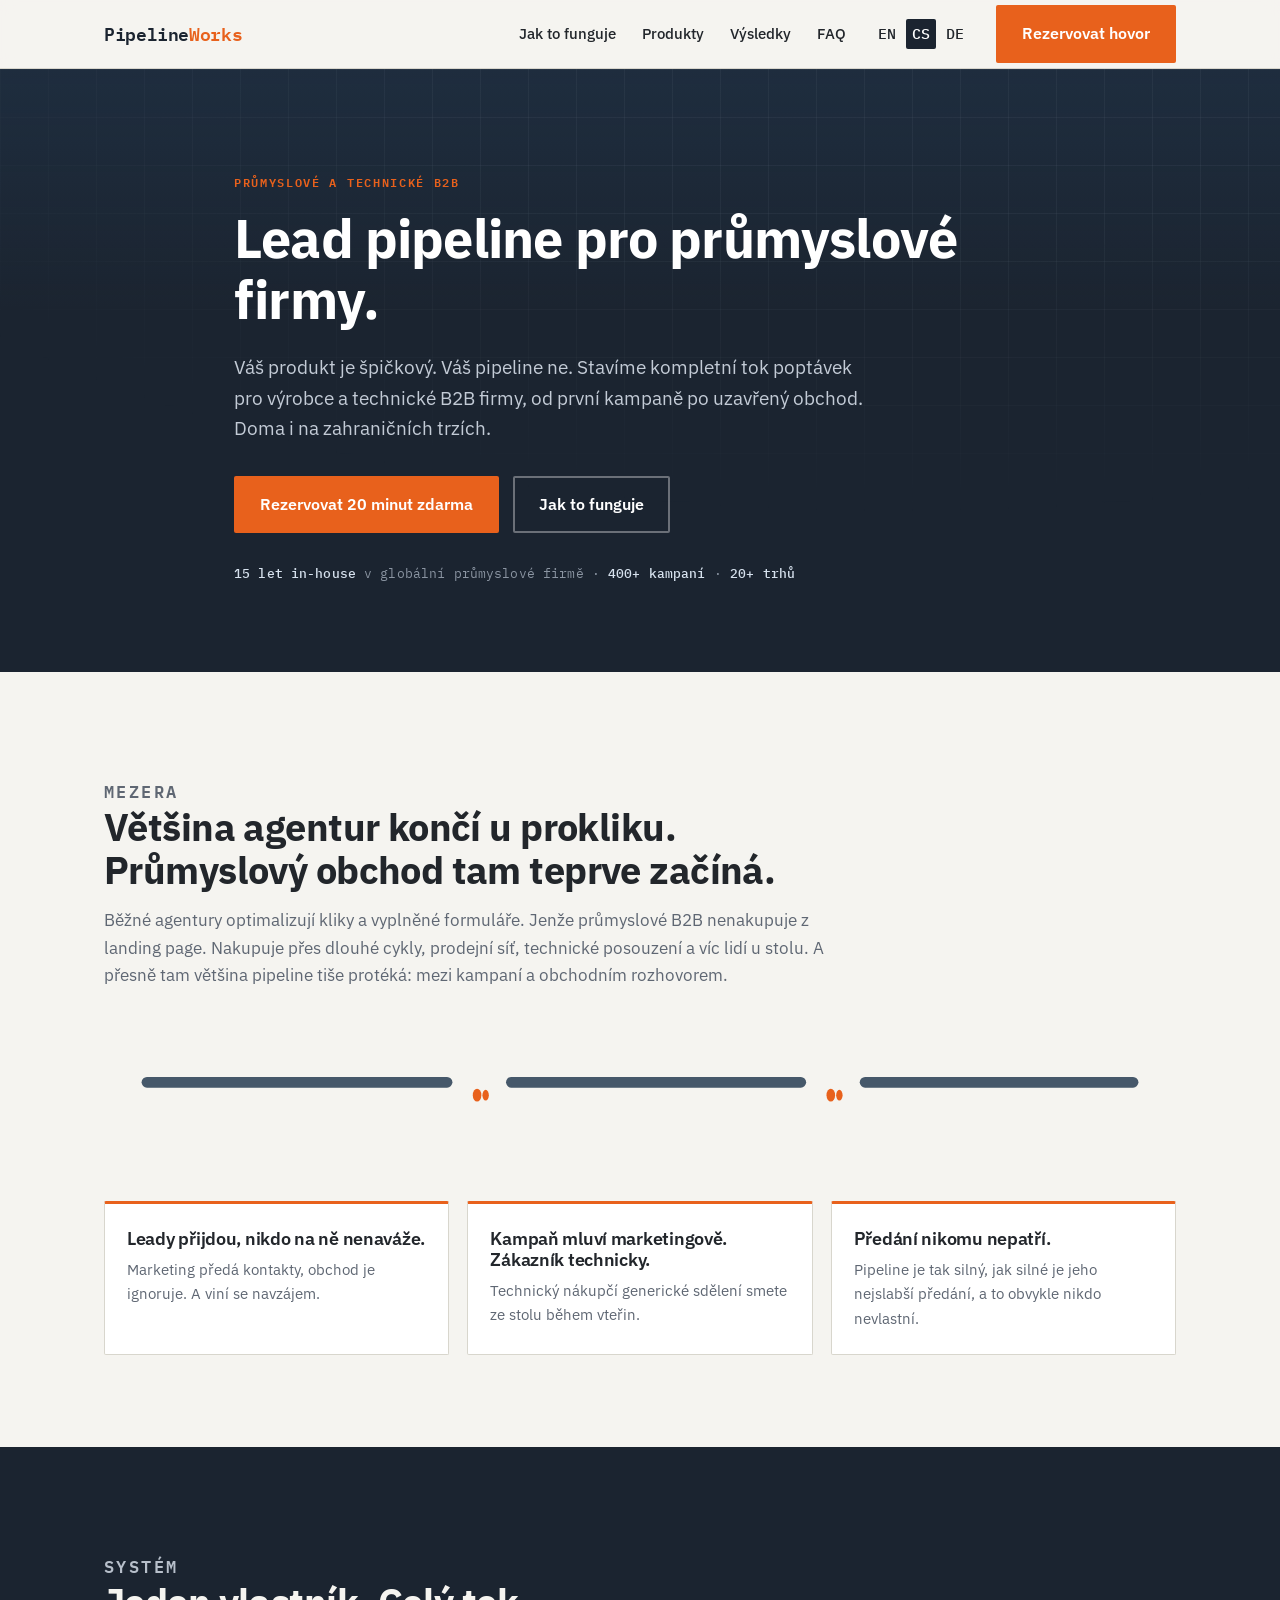
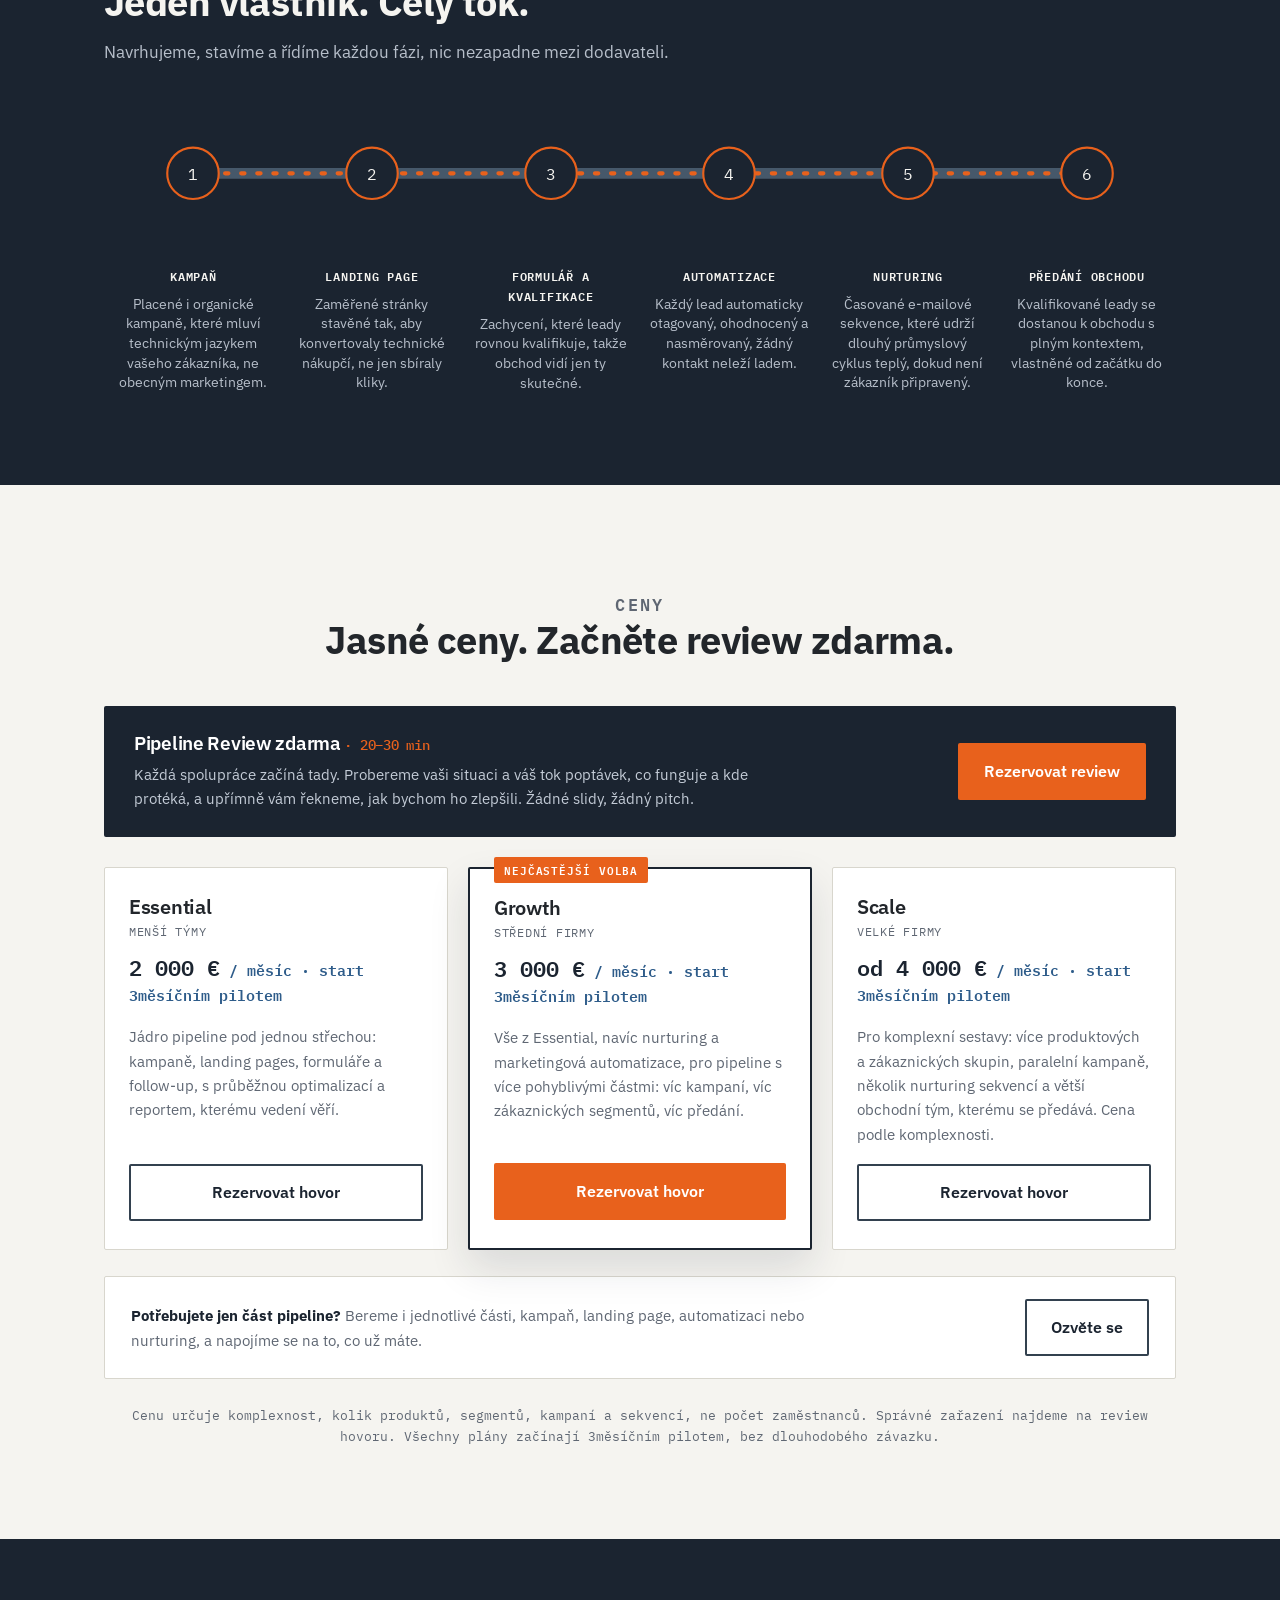
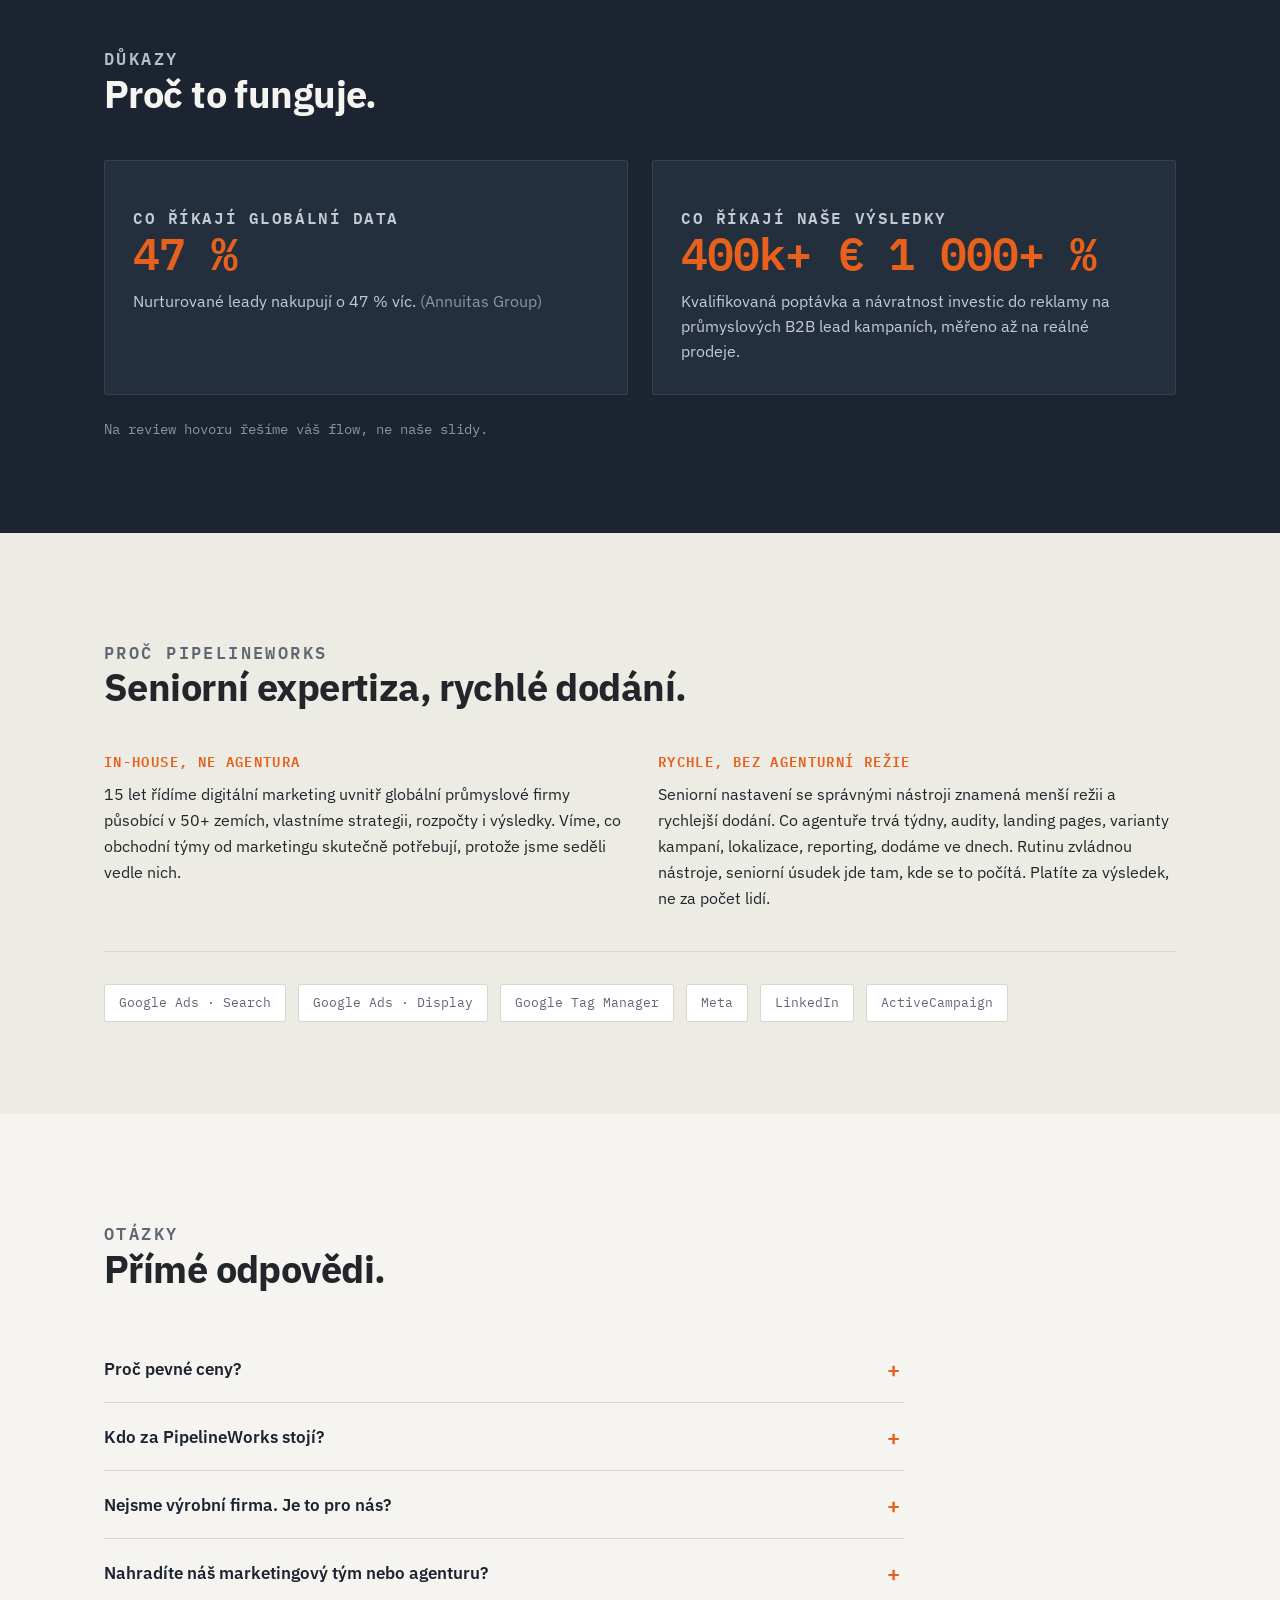
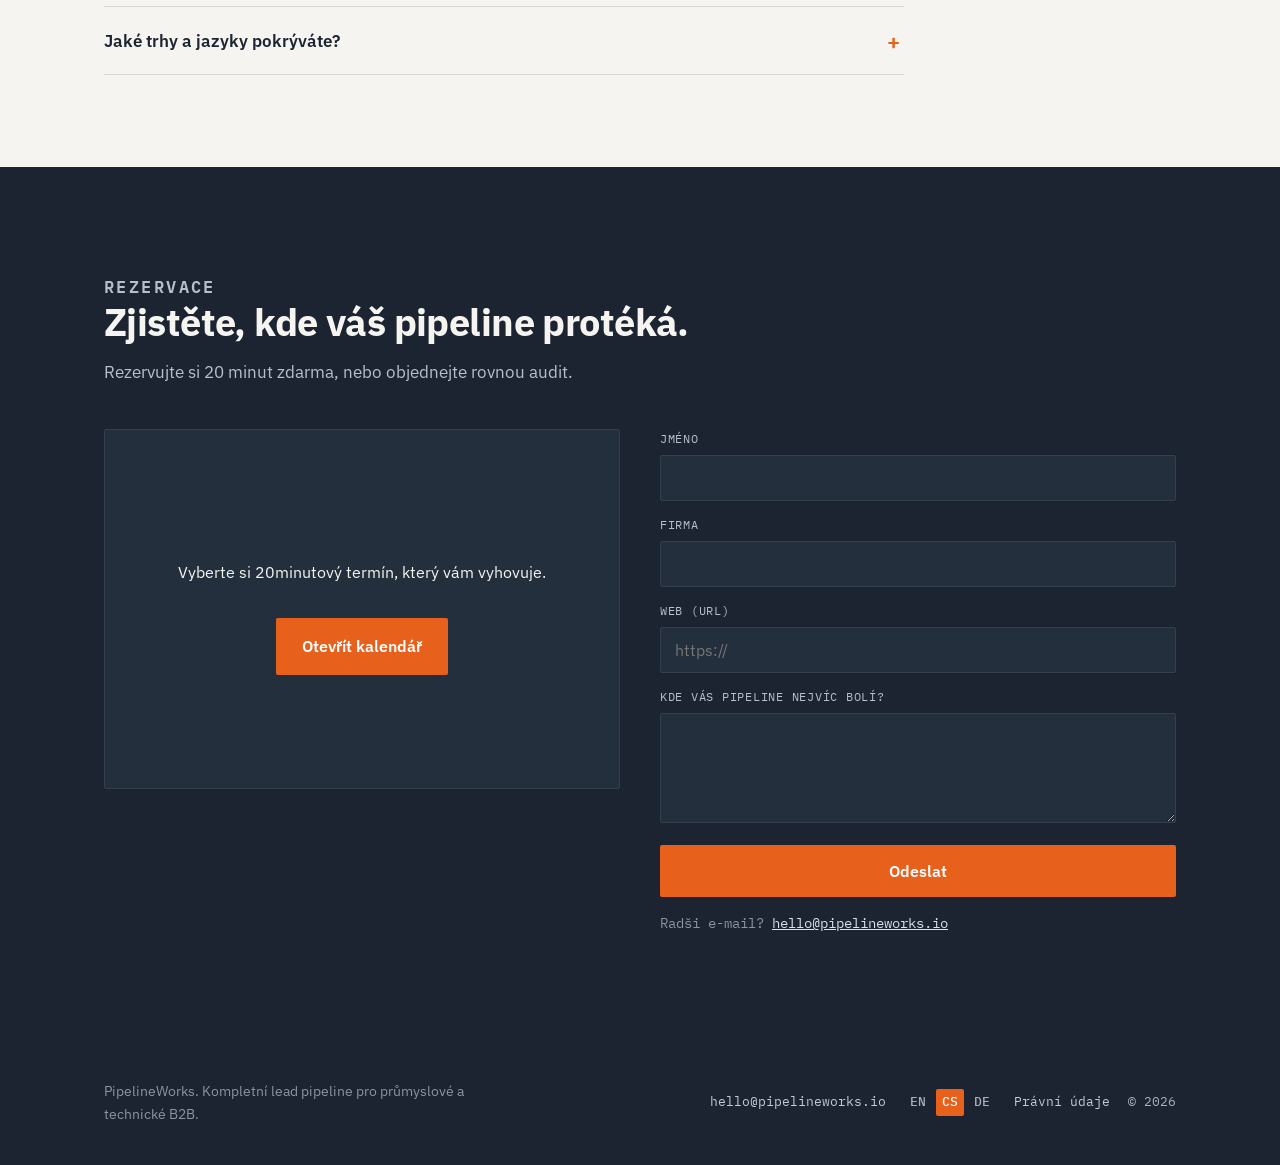
==== commit dc4417cf: "Promote v2 to root as live version" ====
--- a/cs/index.html
+++ b/cs/index.html
@@ -3,260 +3,362 @@
 <head>
 <meta charset="UTF-8">
 <meta name="viewport" content="width=device-width, initial-scale=1.0">
-<title>PipelineWorks | Kompletní B2B lead pipeline</title>
-<meta name="description" content="Navrhujeme a řídíme celou vaši B2B lead pipeline, od kampaně a landing page po formulář, automatizaci, nurturing a předání obchodu, jako jeden propojený systém, aby se žádný lead neztratil mezi marketingem a obchodem.">
+<title>PipelineWorks | Lead pipeline pro průmyslové firmy</title>
+<meta name="description" content="Stavíme kompletní tok poptávek pro výrobce a technické B2B firmy, od první kampaně po uzavřený obchod. Doma i na zahraničních trzích. Audit za pevnou cenu, projekt, nebo měsíční spolupráce.">
+<link rel="canonical" href="https://pipelineworks.io/cs/">
+<link rel="alternate" hreflang="en" href="https://pipelineworks.io/en/">
+<link rel="alternate" hreflang="cs" href="https://pipelineworks.io/cs/">
+<link rel="alternate" hreflang="de" href="https://pipelineworks.io/de/">
+<link rel="alternate" hreflang="x-default" href="https://pipelineworks.io/en/">
+<meta property="og:type" content="website">
+<meta property="og:title" content="Lead pipeline pro průmyslové firmy | PipelineWorks">
+<meta property="og:description" content="Stavíme kompletní tok poptávek pro výrobce a technické B2B firmy, od první kampaně po uzavřený obchod.">
+<meta property="og:url" content="https://pipelineworks.io/cs/">
+<meta property="og:image" content="https://pipelineworks.io/assets/img/og.png">
+<meta name="twitter:card" content="summary_large_image">
+<link rel="preconnect" href="https://fonts.googleapis.com">
+<link rel="preconnect" href="https://fonts.gstatic.com" crossorigin>
+<link href="https://fonts.googleapis.com/css2?family=IBM+Plex+Mono:wght@500;600&family=IBM+Plex+Sans:wght@400;500;600;700&display=swap" rel="stylesheet">
 <link rel="stylesheet" href="../assets/css/style.css">
 </head>
 <body>
 
-<svg class="sprite" aria-hidden="true" xmlns="http://www.w3.org/2000/svg">
-  <symbol id="ic-campaign" viewBox="0 0 24 24"><path d="M3 10v4a1 1 0 0 0 1 1h2l5 4V5L6 9H4a1 1 0 0 0-1 1z"/><path d="M15 8.5a4 4 0 0 1 0 7"/></symbol>
-  <symbol id="ic-landing" viewBox="0 0 24 24"><rect x="3" y="4" width="18" height="16" rx="2"/><path d="M3 9h18"/><circle cx="6.5" cy="6.5" r=".6"/><circle cx="9" cy="6.5" r=".6"/></symbol>
-  <symbol id="ic-form" viewBox="0 0 24 24"><path d="M9 4H7a2 2 0 0 0-2 2v13a2 2 0 0 0 2 2h10a2 2 0 0 0 2-2V6a2 2 0 0 0-2-2h-2"/><rect x="9" y="3" width="6" height="4" rx="1"/><path d="M9 12h6M9 16h4"/></symbol>
-  <symbol id="ic-automation" viewBox="0 0 24 24"><path d="M13 2 4 14h6l-1 8 9-12h-6l1-8z"/></symbol>
-  <symbol id="ic-nurturing" viewBox="0 0 24 24"><rect x="3" y="5" width="18" height="14" rx="2"/><path d="m3 7 9 6 9-6"/></symbol>
-  <symbol id="ic-handoff" viewBox="0 0 24 24"><path d="M15 21v-2a4 4 0 0 0-4-4H6a4 4 0 0 0-4 4v2"/><circle cx="8.5" cy="7" r="4"/><path d="m16 11 2 2 4-4"/></symbol>
-  <symbol id="ic-full" viewBox="0 0 24 24"><path d="m12 2 9 5-9 5-9-5 9-5z"/><path d="m3 12 9 5 9-5"/><path d="m3 17 9 5 9-5"/></symbol>
-  <symbol id="ic-audit" viewBox="0 0 24 24"><circle cx="11" cy="11" r="7"/><path d="m21 21-4.3-4.3"/></symbol>
-  <symbol id="ic-stages" viewBox="0 0 24 24"><rect x="3" y="3" width="7" height="7" rx="1"/><rect x="14" y="3" width="7" height="7" rx="1"/><rect x="3" y="14" width="7" height="7" rx="1"/><rect x="14" y="14" width="7" height="7" rx="1"/></symbol>
-  <symbol id="ic-trend" viewBox="0 0 24 24"><path d="M23 6 13.5 15.5 8.5 10.5 1 18"/><path d="M17 6h6v6"/></symbol>
-  <symbol id="ic-target" viewBox="0 0 24 24"><circle cx="12" cy="12" r="9"/><circle cx="12" cy="12" r="5"/><circle cx="12" cy="12" r="1.4"/></symbol>
-</svg>
-
 <header class="site-header">
   <div class="container">
-    <a href="#" class="logo">Pipeline<span>Works</span></a>
+    <a href="#top" class="logo">Pipeline<b>Works</b></a>
     <nav>
       <ul class="nav-links">
-        <li><a href="#how-it-works">Jak to funguje</a></li>
-        <li><a href="#results">Data</a></li>
-        <li><a href="#services">Jak pracujeme</a></li>
-        <li><a href="#about">O nás</a></li>
+        <li><a href="#how">Jak to funguje</a></li>
+        <li><a href="#products">Produkty</a></li>
+        <li><a href="#proof">Výsledky</a></li>
+        <li><a href="#faq">FAQ</a></li>
         <li class="lang-switch">
-          <a href="../en/index.html">EN</a>
-          <a href="../cs/index.html" class="active">CS</a>
-          <a href="../de/index.html">DE</a>
+          <a href="../en/">EN</a>
+          <a href="../cs/" class="active">CS</a>
+          <a href="../de/">DE</a>
         </li>
-        <li><a href="#contact" class="btn btn-primary">Rezervovat hovor</a></li>
+        <li><a href="#" class="btn btn-primary js-book">Rezervovat hovor</a></li>
       </ul>
     </nav>
     <button class="nav-toggle" aria-label="Přepnout menu">&#9776;</button>
   </div>
 </header>
 
+<main id="top">
+
+<!-- HERO -->
 <section class="hero">
-  <div class="container">
-    <span class="eyebrow">Kompletní B2B lead pipeline</span>
-    <h1>Váš lead flow od akvizice po obchod. Kompletně.</h1>
-    <p>Většina agentur končí u kliknutí. My se postaráme o celý tok leadů, od akvizice až po uzavřený obchod, jako o jeden propojený systém. Nic se cestou neztratí a leady se nezaseknou mezi marketingem a obchodem.</p>
+  <div class="hero-grid" aria-hidden="true"></div>
+  <div class="container">
+    <p class="eyebrow">Průmyslové a technické B2B</p>
+    <h1>Lead pipeline pro průmyslové firmy.</h1>
+    <p class="hero-sub">Váš produkt je špičkový. Váš pipeline ne. Stavíme kompletní tok poptávek pro výrobce a technické B2B firmy, od první kampaně po uzavřený obchod. Doma i na zahraničních trzích.</p>
     <div class="hero-ctas">
-      <a href="#contact" class="btn btn-primary">Rezervovat bezplatný audit pipeline</a>
-      <a href="#how-it-works" class="btn btn-ghost">Jak to funguje ↓</a>
-    </div>
-  </div>
-</section>
-
-<section id="why-it-matters">
-  <div class="container">
-    <div class="section-head">
-      <span class="eyebrow">Proč na tom záleží</span>
-      <h2>Proč se leady ztrácejí</h2>
-      <p>Reklamní agentury vám přivedou kliky. CRM konzultanti vám nastaví software. Ale leady se stále ztrácejí v mezerách mezi nimi. Formulář, na který nikdo nereaguje. Stránka, která nekonvertuje. Lead předaný obchodu příliš brzy nebo příliš pozdě. V B2B je právě tohle předání největším zdrojem ztraceného obratu.</p>
-    </div>
-    <div class="statement">
-      <svg class="statement-svg" viewBox="0 0 440 150" fill="none" xmlns="http://www.w3.org/2000/svg" aria-hidden="true">
-        <rect x="16" y="62" width="336" height="26" rx="13" fill="rgba(16,22,47,0.06)"/>
-        <rect x="16" y="62" width="250" height="26" rx="13" fill="rgba(45,212,191,0.30)"/>
-        <g fill="#10162f">
-          <circle cx="52" cy="75" r="5"/>
-          <circle cx="110" cy="75" r="5"/>
-          <circle cx="168" cy="75" r="5"/>
-          <circle cx="226" cy="75" r="5"/>
-          <circle cx="284" cy="75" r="5"/>
-        </g>
-        <line x1="352" y1="75" x2="374" y2="75" stroke="#10162f" stroke-width="3" stroke-dasharray="2 6" stroke-linecap="round"/>
-        <circle cx="266" cy="75" r="11" fill="#ff6b4a" stroke="#ffffff" stroke-width="3"/>
-        <g transform="translate(398 75)" stroke="#10162f" stroke-width="3">
-          <circle r="24" fill="#ffffff"/>
-          <circle r="13"/>
-          <circle r="4" fill="#10162f" stroke="none"/>
-        </g>
+      <a href="#" class="btn btn-primary js-book">Rezervovat 20 minut zdarma</a>
+      <a href="#how" class="btn btn-outline">Jak to funguje</a>
+    </div>
+    <p class="trust-line"><b>15 let in-house</b> v globální průmyslové firmě · <b>400+ kampaní</b> · <b>20+ trhů</b></p>
+  </div>
+</section>
+
+<!-- PROBLEM -->
+<section id="problem">
+  <div class="container">
+    <div class="section-head">
+      <p class="eyebrow">Mezera</p>
+      <h2>Většina agentur končí u prokliku. Průmyslový obchod tam teprve začíná.</h2>
+      <p>Běžné agentury optimalizují kliky a vyplněné formuláře. Jenže průmyslové B2B nenakupuje z landing page. Nakupuje přes dlouhé cykly, prodejní síť, technické posouzení a víc lidí u stolu. A přesně tam většina pipeline tiše protéká: mezi kampaní a obchodním rozhovorem.</p>
+    </div>
+
+    <svg class="schematic" viewBox="0 0 1000 120" role="img" aria-label="Pipeline, ze které mezi nepropojenými fázemi utíkají leady">
+      <line class="pipe-base" x1="40" y1="46" x2="320" y2="46" stroke-width="10" stroke-linecap="round"/>
+      <line class="pipe-base" x1="380" y1="46" x2="650" y2="46" stroke-width="10" stroke-linecap="round"/>
+      <line class="pipe-base" x1="710" y1="46" x2="960" y2="46" stroke-width="10" stroke-linecap="round"/>
+      <ellipse class="leak-drop" cx="348" cy="58" rx="4" ry="6" style="animation-delay:0s"></ellipse>
+      <ellipse class="leak-drop" cx="356" cy="58" rx="3" ry="5" style="animation-delay:.6s"></ellipse>
+      <ellipse class="leak-drop" cx="678" cy="58" rx="4" ry="6" style="animation-delay:.3s"></ellipse>
+      <ellipse class="leak-drop" cx="686" cy="58" rx="3" ry="5" style="animation-delay:.9s"></ellipse>
+    </svg>
+
+    <div class="leak-cards">
+      <div class="leak-card">
+        <h3>Leady přijdou, nikdo na ně nenaváže.</h3>
+        <p>Marketing předá kontakty, obchod je ignoruje. A viní se navzájem.</p>
+      </div>
+      <div class="leak-card">
+        <h3>Kampaň mluví marketingově. Zákazník technicky.</h3>
+        <p>Technický nákupčí generické sdělení smete ze stolu během vteřin.</p>
+      </div>
+      <div class="leak-card">
+        <h3>Předání nikomu nepatří.</h3>
+        <p>Pipeline je tak silný, jak silné je jeho nejslabší předání, a to obvykle nikdo nevlastní.</p>
+      </div>
+    </div>
+  </div>
+</section>
+
+<!-- HOW -->
+<section id="how" class="band-dark on-dark">
+  <div class="container">
+    <div class="section-head">
+      <p class="eyebrow">Systém</p>
+      <h2>Jeden vlastník. Celý tok.</h2>
+      <p>Navrhujeme, stavíme a řídíme každou fázi, nic nezapadne mezi dodavateli.</p>
+    </div>
+
+    <div class="schematic-wrap">
+      <svg class="schematic pipe-h" viewBox="0 0 1000 130" role="img" aria-label="Uzavřená pipeline vedoucí lead šesti propojenými fázemi">
+        <line class="pipe-base" x1="83" y1="60" x2="917" y2="60" stroke-width="10" stroke-linecap="round"/>
+        <line class="pipe-flow" x1="83" y1="60" x2="917" y2="60" stroke-width="4"/>
+        <g><circle class="node-ring" cx="83" cy="60" r="24"></circle><text x="83" y="66" text-anchor="middle" fill="#f5f4f0" font-size="15" font-family="IBM Plex Mono, monospace">1</text></g>
+        <g><circle class="node-ring" cx="250" cy="60" r="24"></circle><text x="250" y="66" text-anchor="middle" fill="#f5f4f0" font-size="15" font-family="IBM Plex Mono, monospace">2</text></g>
+        <g><circle class="node-ring" cx="417" cy="60" r="24"></circle><text x="417" y="66" text-anchor="middle" fill="#f5f4f0" font-size="15" font-family="IBM Plex Mono, monospace">3</text></g>
+        <g><circle class="node-ring" cx="583" cy="60" r="24"></circle><text x="583" y="66" text-anchor="middle" fill="#f5f4f0" font-size="15" font-family="IBM Plex Mono, monospace">4</text></g>
+        <g><circle class="node-ring" cx="750" cy="60" r="24"></circle><text x="750" y="66" text-anchor="middle" fill="#f5f4f0" font-size="15" font-family="IBM Plex Mono, monospace">5</text></g>
+        <g><circle class="node-ring" cx="917" cy="60" r="24"></circle><text x="917" y="66" text-anchor="middle" fill="#f5f4f0" font-size="15" font-family="IBM Plex Mono, monospace">6</text></g>
       </svg>
-      <p class="statement-text">Lead pipeline je jen tak silná, jak silný je její nejslabší předávací bod. Jejím skutečným úkolem je <strong>průchodnost</strong>: plynule posouvat každý lead od akvizice ke konverzi, aby se hodnota neztratila v žádném kroku. Proto řídíme celý tok, ne jen jednu jeho část.</p>
-    </div>
-  </div>
-</section>
-
-<section class="alt" id="how-it-works">
-  <div class="container">
-    <div class="section-head">
-      <span class="eyebrow">Systém</span>
-      <h2>Jedna propojená pipeline</h2>
-      <p>Každý krok navazuje na ten další, žádné volné konce mezi marketingem a obchodem.</p>
-    </div>
-
-    <div class="pipeline">
-      <div class="pipe-col">
-        <div class="pipe-node">
-          <span class="pipe-icon"><svg class="icon"><use href="#ic-campaign"/></svg></span>
-          <span class="pipe-label">Kampaň</span>
-        </div>
-        <div class="pipe-card">
-          <p>Placené i organické kampaně postavené kolem jedné jasné nabídky.</p>
-        </div>
-      </div>
-      <div class="pipe-col">
-        <div class="pipe-node">
-          <span class="pipe-icon"><svg class="icon"><use href="#ic-landing"/></svg></span>
-          <span class="pipe-label">Landing page</span>
-        </div>
-        <div class="pipe-card">
-          <p>Rychlé a zaměřené stránky, které mají konvertovat, ne jen hezky vypadat.</p>
-        </div>
-      </div>
-      <div class="pipe-col">
-        <div class="pipe-node">
-          <span class="pipe-icon"><svg class="icon"><use href="#ic-form"/></svg></span>
-          <span class="pipe-label">Formulář</span>
-        </div>
-        <div class="pipe-card">
-          <p>Bezbolestné zachycení leadu, které ho rovnou kvalifikuje.</p>
-        </div>
-      </div>
-      <div class="pipe-col">
-        <div class="pipe-node">
-          <span class="pipe-icon"><svg class="icon"><use href="#ic-automation"/></svg></span>
-          <span class="pipe-label">Automatizace</span>
-        </div>
-        <div class="pipe-card">
-          <p>Váš CRM a marketingová automatizace každý lead automaticky otagují, ohodnotí a nasměrují.</p>
-        </div>
-      </div>
-      <div class="pipe-col">
-        <div class="pipe-node">
-          <span class="pipe-icon"><svg class="icon"><use href="#ic-nurturing"/></svg></span>
-          <span class="pipe-label">Nurturing</span>
-        </div>
-        <div class="pipe-card">
-          <p>Časované e-mailové sekvence, které budují důvěru, dokud není lead připravený koupit.</p>
-        </div>
-      </div>
-      <div class="pipe-col">
-        <div class="pipe-node">
-          <span class="pipe-icon"><svg class="icon"><use href="#ic-handoff"/></svg></span>
-          <span class="pipe-label">Předání obchodu</span>
-        </div>
-        <div class="pipe-card">
-          <p>Kvalifikované leady se dostanou k obchodu s plným kontextem a bez studených předání.</p>
-        </div>
-      </div>
-    </div>
-  </div>
-</section>
-
-<section id="results">
-  <div class="container">
-    <div class="section-head">
-      <span class="eyebrow">Data</span>
-      <h2>Proč to funguje?</h2>
-      <p>Co říkají data?</p>
-    </div>
-    <div class="stats">
-      <div class="stat-card">
-        <div class="stat-head">
-          <span class="stat-ic"><svg class="icon"><use href="#ic-trend"/></svg></span>
-          <div class="stat-number">+47 %</div>
-        </div>
-        <p>Vyšší hodnota nákupů u nurtured leadů oproti leadům bez nurturingu.</p>
-        <span class="source">Zdroj: Annuitas Group</span>
-      </div>
-      <div class="stat-card">
-        <div class="stat-head">
-          <span class="stat-ic"><svg class="icon"><use href="#ic-target"/></svg></span>
-          <div class="stat-number">+50 %</div>
-        </div>
-        <p>Více obchodně připravených leadů za 33% nižší náklady u firem se silným nurturingem.</p>
-        <span class="source">Zdroj: Forrester Research</span>
-      </div>
-    </div>
-    <p class="stats-caveat">Oborové benchmarky uvedené pro ilustraci. Nejde o výsledky konkrétního klienta.</p>
-  </div>
-</section>
-
-<section class="alt" id="services">
-  <div class="container">
-    <div class="section-head">
-      <span class="eyebrow">Jak pracujeme</span>
-      <h2>Vezměte si celou pipeline, nebo jen jednu část</h2>
-      <p>Ať už nás zapojíte jakkoli, cíl je stejný: leady, které plynou, a marketingové výdaje, které se promění v pipeline.</p>
-    </div>
-    <div class="services-grid">
-      <div class="service-card">
-        <div class="service-ic"><svg class="icon"><use href="#ic-full"/></svg></div>
-        <h3>Kompletní pipeline na klíč</h3>
-        <p>Navrhneme, postavíme a provozujeme celý váš tok leadů od začátku do konce a po spuštění ho dál optimalizujeme.</p>
-      </div>
-      <div class="service-card">
-        <div class="service-ic"><svg class="icon"><use href="#ic-audit"/></svg></div>
-        <h3>Audit pipeline</h3>
-        <p>Už máte jednotlivé části? Zmapujeme váš funnel, najdeme přesně, kde leady unikají, a opravíme slabá místa.</p>
-      </div>
-      <div class="service-card">
-        <div class="service-ic"><svg class="icon"><use href="#ic-stages"/></svg></div>
-        <h3>Jednotlivé kroky</h3>
-        <p>Potřebujete jen jednu část, třeba kampaně, landing page, automatizaci nebo nurturing? Napojíme se na to, co už máte.</p>
-      </div>
-    </div>
-    <p class="focus-note"><strong>Stavěno pro B2B.</strong> Nejsilnější jsme u zvažovaných, vícekrokových B2B nákupů, kde nejvíc záleží na nurturingu a čistém předání. Stejný playbook přitom funguje i pro hodnotnější B2C.</p>
-  </div>
-</section>
-
-<section id="about">
-  <div class="container">
-    <div class="section-head">
-      <span class="eyebrow">Kdo jsme</span>
-      <h2>Váš partner pro propojení marketingu a obchodu</h2>
-    </div>
-    <div class="about-content">
-      <p>PipelineWorks stojí na 15 letech praktických zkušeností s řízením lead pipelines pro mezinárodní kampaně, s více než 300 kampaněmi ve více než 20 zemích na několika kontinentech. Z těchto zkušeností jsme vytvořili osvědčený blueprint pro propojení marketingu a obchodu do jednoho systému a přinášíme ho každému klientovi s jediným zaměřením: váš úspěch. Když vaše pipeline funguje, odvedli jsme svou práci.</p>
-      <div class="credentials">
-        <div class="credential">
-          <span class="cred-num">15</span>
-          <span class="cred-label">let zkušeností</span>
-        </div>
-        <div class="credential">
-          <span class="cred-num">300+</span>
-          <span class="cred-label">realizovaných kampaní</span>
-        </div>
-        <div class="credential">
-          <span class="cred-num">20+</span>
-          <span class="cred-label">zemí napříč kontinenty</span>
-        </div>
-      </div>
-    </div>
-  </div>
-</section>
-
-<section class="contact" id="contact">
-  <div class="container">
-    <div class="section-head">
-      <span class="eyebrow">Ozvěte se</span>
-      <h2>Zmapujme vaši pipeline</h2>
-      <p>Řekněte nám, kde se vám dnes leady ztrácejí, a ukážeme vám, jak by mohla vypadat propojená pipeline.</p>
-    </div>
-    <a href="mailto:hello@pipelineworks.io" class="btn btn-primary">Napište nám</a>
-    <a href="mailto:hello@pipelineworks.io" class="contact-email">hello@pipelineworks.io</a>
-  </div>
-</section>
+
+      <div class="stages">
+        <div class="stage-col">
+          <span class="stage-num">1</span>
+          <div class="stage-body">
+            <span class="stage-lbl">Kampaň</span>
+            <p>Placené i organické kampaně, které mluví technickým jazykem vašeho zákazníka, ne obecným marketingem.</p>
+          </div>
+        </div>
+        <div class="stage-col">
+          <span class="stage-num">2</span>
+          <div class="stage-body">
+            <span class="stage-lbl">Landing page</span>
+            <p>Zaměřené stránky stavěné tak, aby konvertovaly technické nákupčí, ne jen sbíraly kliky.</p>
+          </div>
+        </div>
+        <div class="stage-col">
+          <span class="stage-num">3</span>
+          <div class="stage-body">
+            <span class="stage-lbl">Formulář a kvalifikace</span>
+            <p>Zachycení, které leady rovnou kvalifikuje, takže obchod vidí jen ty skutečné.</p>
+          </div>
+        </div>
+        <div class="stage-col">
+          <span class="stage-num">4</span>
+          <div class="stage-body">
+            <span class="stage-lbl">Automatizace</span>
+            <p>Každý lead automaticky otagovaný, ohodnocený a nasměrovaný, žádný kontakt neleží ladem.</p>
+          </div>
+        </div>
+        <div class="stage-col">
+          <span class="stage-num">5</span>
+          <div class="stage-body">
+            <span class="stage-lbl">Nurturing</span>
+            <p>Časované e-mailové sekvence, které udrží dlouhý průmyslový cyklus teplý, dokud není zákazník připravený.</p>
+          </div>
+        </div>
+        <div class="stage-col">
+          <span class="stage-num">6</span>
+          <div class="stage-body">
+            <span class="stage-lbl">Předání obchodu</span>
+            <p>Kvalifikované leady se dostanou k obchodu s plným kontextem, vlastněné od začátku do konce.</p>
+          </div>
+        </div>
+      </div>
+    </div>
+  </div>
+</section>
+
+<!-- PRODUCTS -->
+<section id="products">
+  <div class="container">
+    <div class="section-head center">
+      <p class="eyebrow">Ceny</p>
+      <h2>Jasné ceny. Začněte review zdarma.</h2>
+    </div>
+
+    <div class="review-banner">
+      <div class="review-copy">
+        <h3>Pipeline Review zdarma <span class="review-meta">· 20–30 min</span></h3>
+        <p>Každá spolupráce začíná tady. Probereme vaši situaci a váš tok poptávek, co funguje a kde protéká, a upřímně vám řekneme, jak bychom ho zlepšili. Žádné slidy, žádný pitch.</p>
+      </div>
+      <a href="#" class="btn btn-primary js-book">Rezervovat review</a>
+    </div>
+
+    <div class="products">
+      <div class="product">
+        <h3>Essential</h3>
+        <p class="hint">Menší týmy</p>
+        <p class="price"><span class="amount">2 000 €</span> / měsíc · start 3měsíčním pilotem</p>
+        <p>Jádro pipeline pod jednou střechou: kampaně, landing pages, formuláře a follow-up, s průběžnou optimalizací a reportem, kterému vedení věří.</p>
+        <a href="#" class="btn btn-outline js-book">Rezervovat hovor</a>
+      </div>
+
+      <div class="product featured">
+        <span class="badge">Nejčastější volba</span>
+        <h3>Growth</h3>
+        <p class="hint">Střední firmy</p>
+        <p class="price"><span class="amount">3 000 €</span> / měsíc · start 3měsíčním pilotem</p>
+        <p>Vše z Essential, navíc nurturing a marketingová automatizace, pro pipeline s více pohyblivými částmi: víc kampaní, víc zákaznických segmentů, víc předání.</p>
+        <a href="#" class="btn btn-primary js-book">Rezervovat hovor</a>
+      </div>
+
+      <div class="product">
+        <h3>Scale</h3>
+        <p class="hint">Velké firmy</p>
+        <p class="price"><span class="amount">od 4 000 €</span> / měsíc · start 3měsíčním pilotem</p>
+        <p>Pro komplexní sestavy: více produktových a zákaznických skupin, paralelní kampaně, několik nurturing sekvencí a větší obchodní tým, kterému se předává. Cena podle komplexnosti.</p>
+        <a href="#" class="btn btn-outline js-book">Rezervovat hovor</a>
+      </div>
+    </div>
+
+    <div class="custom-strip">
+      <p><strong>Potřebujete jen část pipeline?</strong> Bereme i jednotlivé části, kampaň, landing page, automatizaci nebo nurturing, a napojíme se na to, co už máte.</p>
+      <a href="#contact" class="btn btn-outline js-interest" data-interest="custom">Ozvěte se</a>
+    </div>
+
+    <p class="products-note">Cenu určuje komplexnost, kolik produktů, segmentů, kampaní a sekvencí, ne počet zaměstnanců. Správné zařazení najdeme na review hovoru. Všechny plány začínají 3měsíčním pilotem, bez dlouhodobého závazku.</p>
+  </div>
+</section>
+
+<!-- PROOF -->
+<section id="proof" class="band-dark on-dark">
+  <div class="container">
+    <div class="section-head">
+      <p class="eyebrow">Důkazy</p>
+      <h2>Proč to funguje.</h2>
+    </div>
+    <div class="proof-blocks">
+      <div class="proof-block">
+        <p class="proof-label">Co říkají globální data</p>
+        <div class="figure">47 %</div>
+        <p>Nurturované leady nakupují o 47 % víc. <span class="src">(Annuitas Group)</span></p>
+      </div>
+      <div class="proof-block">
+        <p class="proof-label">Co říkají naše výsledky</p>
+        <div class="proof-figures"><span class="figure">400k+ €</span><span class="figure">1 000+ %</span></div>
+        <p>Kvalifikovaná poptávka a návratnost investic do reklamy na průmyslových B2B lead kampaních, měřeno až na reálné prodeje.</p>
+      </div>
+    </div>
+    <p class="proof-context">Na review hovoru řešíme váš flow, ne naše slidy.</p>
+  </div>
+</section>
+
+<!-- WHY -->
+<section id="why" class="band-blueprint">
+  <div class="container">
+    <div class="section-head">
+      <p class="eyebrow">Proč PipelineWorks</p>
+      <h2>Seniorní expertiza, rychlé dodání.</h2>
+    </div>
+    <div class="why-cols">
+      <div class="why-col">
+        <h3>In-house, ne agentura</h3>
+        <p>15 let řídíme digitální marketing uvnitř globální průmyslové firmy působící v 50+ zemích, vlastníme strategii, rozpočty i výsledky. Víme, co obchodní týmy od marketingu skutečně potřebují, protože jsme seděli vedle nich.</p>
+      </div>
+      <div class="why-col">
+        <h3>Rychle, bez agenturní režie</h3>
+        <p>Seniorní nastavení se správnými nástroji znamená menší režii a rychlejší dodání. Co agentuře trvá týdny, audity, landing pages, varianty kampaní, lokalizace, reporting, dodáme ve dnech. Rutinu zvládnou nástroje, seniorní úsudek jde tam, kde se to počítá. Platíte za výsledek, ne za počet lidí.</p>
+      </div>
+    </div>
+    <div class="certs" aria-label="Certifikace">
+      <span class="cert">Google Ads · Search</span>
+      <span class="cert">Google Ads · Display</span>
+      <span class="cert">Google Tag Manager</span>
+      <span class="cert">Meta</span>
+      <span class="cert">LinkedIn</span>
+      <span class="cert">ActiveCampaign</span>
+    </div>
+  </div>
+</section>
+
+<!-- FAQ -->
+<section id="faq">
+  <div class="container">
+    <div class="section-head">
+      <p class="eyebrow">Otázky</p>
+      <h2>Přímé odpovědi.</h2>
+    </div>
+    <div class="faq">
+      <div class="faq-item">
+        <button class="faq-q">Proč pevné ceny?</button>
+        <div class="faq-a">Protože scoping hovory kradou čas vám i nám. Audit je jasně definovaný produkt s jasným výstupem. U větších zakázek dostanete individuální nabídku, až budeme oba vědět, o co jde.</div>
+      </div>
+      <div class="faq-item">
+        <button class="faq-q">Kdo za PipelineWorks stojí?</button>
+        <div class="faq-a">Seniorní B2B marketéři s 15 lety in-house praxe v globální průmyslové firmě. Kvůli současným závazkům probíhá představení na prvním hovoru, budete přesně vědět, s kým pracujete, ještě než se k čemukoli zavážete.</div>
+      </div>
+      <div class="faq-item">
+        <button class="faq-q">Nejsme výrobní firma. Je to pro nás?</button>
+        <div class="faq-a">Pokud prodáváte technický produkt firmám přes delší nákupní cyklus, tak ano. Pokud jste B2C značka nebo raná SaaS hledající growth hacky, nejsme pro vás ti praví.</div>
+      </div>
+      <div class="faq-item">
+        <button class="faq-q">Nahradíte náš marketingový tým nebo agenturu?</button>
+        <div class="faq-a">Ani jedno. Vlastníme tok poptávek od začátku do konce a spolupracujeme s kýmkoli máte: interními marketéry, agenturou, nebo i bez nich.</div>
+      </div>
+      <div class="faq-item">
+        <button class="faq-q">Jaké trhy a jazyky pokrýváte?</button>
+        <div class="faq-a">Kampaně na 20+ trzích. Pracovní jazyky: angličtina, němčina, čeština. Lokalizace do dalších jazyků je součástí dodávky.</div>
+      </div>
+    </div>
+  </div>
+</section>
+
+<!-- CONTACT -->
+<section id="contact" class="band-dark on-dark">
+  <div class="container">
+    <div class="section-head">
+      <p class="eyebrow">Rezervace</p>
+      <h2>Zjistěte, kde váš pipeline protéká.</h2>
+      <p>Rezervujte si 20 minut zdarma, nebo objednejte rovnou audit.</p>
+    </div>
+    <div class="contact-grid">
+      <div class="cal-embed">
+        <div>
+          <p>Vyberte si 20minutový termín, který vám vyhovuje.</p>
+          <a href="#" class="btn btn-primary js-book js-cal-fallback">Otevřít kalendář</a>
+        </div>
+      </div>
+      <div>
+        <form class="lead-form" novalidate>
+          <input type="hidden" name="interest" value="general">
+          <div>
+            <label for="f-name">Jméno</label>
+            <input id="f-name" name="name" type="text" required>
+          </div>
+          <div>
+            <label for="f-company">Firma</label>
+            <input id="f-company" name="company" type="text">
+          </div>
+          <div>
+            <label for="f-url">Web (URL)</label>
+            <input id="f-url" name="website" type="url" placeholder="https://">
+          </div>
+          <div>
+            <label for="f-msg">Kde vás pipeline nejvíc bolí?</label>
+            <textarea id="f-msg" name="message"></textarea>
+          </div>
+          <button type="submit" class="btn btn-primary">Odeslat</button>
+        </form>
+        <div class="form-success">Díky, ozveme se do jednoho pracovního dne.</div>
+        <p class="email-fallback">Radši e-mail? <a href="mailto:hello@pipelineworks.io">hello@pipelineworks.io</a></p>
+      </div>
+    </div>
+  </div>
+</section>
+
+</main>
 
 <footer class="site-footer">
   <div class="container">
-    <span>&copy; 2026 PipelineWorks</span>
-    <span class="lang-switch">
-      <a href="../en/index.html">EN</a>
-      <a href="../cs/index.html" class="active">CS</a>
-      <a href="../de/index.html">DE</a>
-    </span>
+    <span class="foot-tag">PipelineWorks. Kompletní lead pipeline pro průmyslové a technické B2B.</span>
+    <div class="footer-meta">
+      <a href="mailto:hello@pipelineworks.io">hello@pipelineworks.io</a>
+      <span class="lang-switch">
+        <a href="../en/">EN</a>
+        <a href="../cs/" class="active">CS</a>
+        <a href="../de/">DE</a>
+      </span>
+      <a href="pravni-udaje.html">Právní údaje</a>
+      <span>© 2026</span>
+    </div>
   </div>
 </footer>
 
--- a/assets/css/style.css
+++ b/assets/css/style.css
@@ -1,136 +1,162 @@
+/* ============================================================
+   PipelineWorks — industrial & technical B2B identity
+   Palette: steel / blueprint blue / signal safety-orange / paper
+   Type: IBM Plex Sans (body+display) + IBM Plex Mono (data/labels)
+   ============================================================ */
+
 :root {
-  --color-bg: #ffffff;
-  --color-bg-alt: #f5f7fb;
-  --color-text: #1a1d29;
-  --color-muted: #5b6072;
-  --color-primary: #10162f;
-  --color-accent: #ff6b4a;
-  --color-teal: #2dd4bf;
-  --color-border: #e5e8f0;
-  --max-width: 1120px;
-  --radius: 10px;
+  --steel: #1b2430;
+  --steel-2: #232f3d;
+  --blueprint: #2e5c8a;
+  --blueprint-soft: #d7e2ee;
+  --signal: #e8611c;
+  --signal-dark: #c14e12;
+  --paper: #f5f4f0;
+  --paper-2: #ecebe4;
+  --graphite: #22262b;
+  --muted: #5f6773;
+  --line: #d8d6cd;
+  --line-dark: #33414f;
+  --white: #ffffff;
+
+  --sans: "IBM Plex Sans", -apple-system, BlinkMacSystemFont, "Segoe UI", Roboto, sans-serif;
+  --mono: "IBM Plex Mono", ui-monospace, "SFMono-Regular", Menlo, Consolas, monospace;
+
+  --max: 1120px;
+  --radius: 2px;
   font-size: 16px;
 }
 
-* {
-  box-sizing: border-box;
-}
-
-html {
-  scroll-behavior: smooth;
-}
+* { box-sizing: border-box; }
+
+html { scroll-behavior: smooth; }
 
 body {
   margin: 0;
-  font-family: -apple-system, BlinkMacSystemFont, "Segoe UI", Roboto, Helvetica, Arial, sans-serif;
-  color: var(--color-text);
-  background: var(--color-bg);
-  line-height: 1.55;
-}
-
-a {
-  color: inherit;
-}
-
-img {
-  max-width: 100%;
-  display: block;
-}
+  font-family: var(--sans);
+  color: var(--graphite);
+  background: var(--paper);
+  line-height: 1.6;
+  -webkit-font-smoothing: antialiased;
+}
+
+a { color: inherit; }
+img, svg { max-width: 100%; display: block; }
 
 .container {
-  max-width: var(--max-width);
+  max-width: var(--max);
   margin: 0 auto;
   padding: 0 24px;
 }
 
-/* ---------- Icons ---------- */
-
-.icon {
-  width: 24px;
-  height: 24px;
-  display: block;
-  fill: none;
-  stroke: currentColor;
-  stroke-width: 1.8;
-  stroke-linecap: round;
-  stroke-linejoin: round;
-}
-
-.sprite {
-  position: absolute;
-  width: 0;
-  height: 0;
-  overflow: hidden;
-}
-
-/* ---------- Header ---------- */
-
+/* ---- Data / mono voice ---- */
+.mono { font-family: var(--mono); }
+
+.eyebrow {
+  font-family: var(--mono);
+  font-size: 0.75rem;
+  font-weight: 600;
+  letter-spacing: 0.14em;
+  text-transform: uppercase;
+  color: var(--signal);
+  margin: 0 0 16px;
+}
+
+/* ---- Headings ---- */
+h1, h2, h3 {
+  letter-spacing: -0.015em;
+  line-height: 1.12;
+  margin: 0;
+}
+
+h1 { font-size: clamp(2.2rem, 5vw, 3.4rem); font-weight: 700; }
+h2 { font-size: clamp(1.7rem, 3.4vw, 2.4rem); font-weight: 700; }
+h3 { font-size: 1.15rem; font-weight: 600; }
+
+/* ============================================================
+   Buttons
+   ============================================================ */
+.btn {
+  display: inline-flex;
+  align-items: center;
+  justify-content: center;
+  gap: 8px;
+  font-family: var(--sans);
+  font-weight: 600;
+  font-size: 0.98rem;
+  padding: 14px 24px;
+  border-radius: var(--radius);
+  border: 2px solid transparent;
+  cursor: pointer;
+  text-decoration: none;
+  transition: background 0.15s ease, transform 0.1s ease, border-color 0.15s ease, color 0.15s ease;
+}
+
+.btn-primary {
+  background: var(--signal);
+  color: var(--white);
+}
+.btn-primary:hover { background: var(--signal-dark); }
+.btn-primary:active { transform: translateY(1px); }
+
+.btn-outline {
+  background: transparent;
+  border-color: var(--line-dark);
+  color: var(--steel);
+}
+.btn-outline:hover { border-color: var(--steel); background: rgba(27, 36, 48, 0.04); }
+
+.on-dark .btn-outline,
+.hero .btn-outline { border-color: rgba(255, 255, 255, 0.35); color: var(--white); }
+.on-dark .btn-outline:hover,
+.hero .btn-outline:hover { border-color: var(--white); background: rgba(255, 255, 255, 0.08); }
+
+/* ============================================================
+   Header / nav
+   ============================================================ */
 .site-header {
   position: sticky;
   top: 0;
-  z-index: 50;
-  background: rgba(255, 255, 255, 0.92);
+  z-index: 60;
+  background: rgba(245, 244, 240, 0.92);
   backdrop-filter: blur(8px);
-  border-bottom: 1px solid var(--color-border);
-}
-
+  border-bottom: 1px solid var(--line);
+}
 .site-header .container {
   display: flex;
   align-items: center;
   justify-content: space-between;
-  height: 72px;
-}
-
+  height: 68px;
+}
 .logo {
-  font-weight: 700;
-  font-size: 1.25rem;
+  font-family: var(--mono);
+  font-weight: 600;
+  font-size: 1.15rem;
   letter-spacing: -0.02em;
   text-decoration: none;
-  color: var(--color-primary);
-}
-
-.logo span {
-  color: var(--color-accent);
-}
+  color: var(--steel);
+}
+.logo b { color: var(--signal); font-weight: 600; }
 
 .nav-links {
   display: flex;
   align-items: center;
-  gap: 28px;
+  gap: 26px;
   list-style: none;
   margin: 0;
   padding: 0;
 }
-
 .nav-links a:not(.btn) {
   text-decoration: none;
-  font-size: 0.95rem;
+  font-size: 0.92rem;
   font-weight: 500;
-  color: var(--color-text);
-}
-
-.nav-links a:not(.btn):hover {
-  color: var(--color-accent);
-}
-
-.lang-switch {
-  display: flex;
-  gap: 6px;
-  font-size: 0.85rem;
-  font-weight: 600;
-}
-
-.lang-switch a {
-  text-decoration: none;
-  padding: 4px 7px;
-  border-radius: 5px;
-  color: var(--color-muted);
-}
-
-.lang-switch a.active {
-  background: var(--color-primary);
-  color: #fff;
-}
+  color: var(--graphite);
+}
+.nav-links a:not(.btn):hover { color: var(--signal); }
+
+.lang-switch { display: flex; gap: 4px; font-family: var(--mono); font-size: 0.8rem; font-weight: 500; }
+.lang-switch a { text-decoration: none; padding: 3px 6px; border-radius: var(--radius); color: var(--muted); }
+.lang-switch a.active { background: var(--steel); color: var(--white); }
 
 .nav-toggle {
   display: none;
@@ -138,543 +164,618 @@
   border: none;
   font-size: 1.5rem;
   cursor: pointer;
-}
-
-/* ---------- Buttons ---------- */
-
-.btn {
-  display: inline-block;
-  text-decoration: none;
-  font-weight: 600;
-  font-size: 0.95rem;
-  padding: 12px 22px;
-  border-radius: 999px;
-  border: none;
-  cursor: pointer;
-  transition: transform 0.15s ease, box-shadow 0.15s ease;
-}
-
-.btn-primary {
-  background: var(--color-accent);
-  color: #fff;
-}
-
-.btn-primary:hover {
-  transform: translateY(-1px);
-  box-shadow: 0 8px 20px rgba(255, 107, 74, 0.35);
-}
-
-.btn-ghost {
-  background: transparent;
-  color: var(--color-primary);
-  border: 1px solid var(--color-border);
-}
-
-/* ---------- Eyebrow ---------- */
-
-.eyebrow {
-  display: inline-block;
-  font-size: 0.8rem;
-  font-weight: 700;
+  color: var(--steel);
+}
+
+/* ============================================================
+   Sections
+   ============================================================ */
+section { padding: 92px 0; }
+.section-head { max-width: 720px; margin: 0 0 44px; }
+.section-head.center { margin-left: auto; margin-right: auto; text-align: center; }
+.section-head p { color: var(--muted); font-size: 1.08rem; margin: 14px 0 0; }
+
+.band-dark { background: var(--steel); color: var(--paper); }
+.band-dark .section-head p { color: #b7bfca; }
+.band-blueprint { background: var(--paper-2); }
+
+/* ============================================================
+   Hero
+   ============================================================ */
+.hero {
+  background:
+    linear-gradient(180deg, rgba(46, 92, 138, 0.16), transparent 40%),
+    var(--steel);
+  color: var(--paper);
+  padding: 104px 0 88px;
+  position: relative;
+  overflow: hidden;
+}
+.hero-grid {
+  position: absolute;
+  inset: 0;
+  background-image:
+    linear-gradient(rgba(215, 226, 238, 0.05) 1px, transparent 1px),
+    linear-gradient(90deg, rgba(215, 226, 238, 0.05) 1px, transparent 1px);
+  background-size: 48px 48px;
+  mask-image: radial-gradient(120% 100% at 70% 0%, #000 30%, transparent 75%);
+  pointer-events: none;
+}
+.hero .container { position: relative; max-width: 860px; }
+.hero h1 { color: var(--white); }
+.hero-sub {
+  font-size: 1.2rem;
+  color: #c3cbd6;
+  margin: 22px 0 32px;
+  max-width: 640px;
+}
+.hero-ctas { display: flex; gap: 14px; flex-wrap: wrap; }
+.trust-line {
+  font-family: var(--mono);
+  font-size: 0.82rem;
+  color: #8b95a2;
+  margin: 30px 0 0;
+  letter-spacing: 0.01em;
+}
+.trust-line b { color: var(--blueprint-soft); font-weight: 500; }
+
+/* ============================================================
+   Problem + leak cards
+   ============================================================ */
+.leak-cards {
+  display: grid;
+  grid-template-columns: repeat(3, 1fr);
+  gap: 18px;
+  margin-top: 40px;
+}
+.leak-card {
+  background: var(--white);
+  border: 1px solid var(--line);
+  border-top: 3px solid var(--signal);
+  border-radius: var(--radius);
+  padding: 24px 22px;
+}
+.leak-card h3 { margin-bottom: 8px; }
+.leak-card p { margin: 0; color: var(--muted); font-size: 0.95rem; }
+
+/* ============================================================
+   Schematic (signature element)
+   ============================================================ */
+.schematic-wrap { margin-top: 8px; }
+.schematic {
+  width: 100%;
+  height: auto;
+  font-family: var(--mono);
+}
+.schematic .pipe-base { stroke: #46586a; }
+.schematic .pipe-flow {
+  stroke: var(--signal);
+  stroke-linecap: round;
+  stroke-dasharray: 3 12;
+  animation: flow 1.4s linear infinite;
+}
+.band-dark .schematic .stage-label { fill: var(--paper); }
+.schematic .stage-label { font-size: 12px; fill: var(--steel); font-weight: 500; }
+.schematic .node-ring { fill: var(--steel); stroke: var(--signal); stroke-width: 2; }
+.schematic .leak-drop { fill: var(--signal); animation: drip 2s ease-in infinite; }
+
+@keyframes flow { to { stroke-dashoffset: -30; } }
+@keyframes drip {
+  0% { transform: translateY(0); opacity: 0; }
+  30% { opacity: 1; }
+  100% { transform: translateY(18px); opacity: 0; }
+}
+
+/* Always-visible stage columns, aligned under the pipe nodes */
+.stages {
+  display: grid;
+  grid-template-columns: repeat(6, 1fr);
+  gap: 0;
+  margin-top: 18px;
+}
+.stage-col {
+  text-align: center;
+  padding: 0 10px;
+}
+.stage-num { display: none; }
+.stage-lbl {
+  display: block;
+  font-family: var(--mono);
+  font-size: 0.78rem;
+  font-weight: 600;
+  text-transform: uppercase;
+  letter-spacing: 0.06em;
+  color: var(--paper);
+  margin-bottom: 8px;
+}
+.stage-col p {
+  margin: 0;
+  font-size: 0.85rem;
+  line-height: 1.45;
+  color: #b7bfca;
+}
+
+/* ============================================================
+   Products / pricing ladder
+   ============================================================ */
+.products {
+  display: grid;
+  grid-template-columns: repeat(3, 1fr);
+  gap: 20px;
+  align-items: start;
+}
+.product {
+  position: relative;
+  background: var(--white);
+  border: 1px solid var(--line);
+  border-radius: var(--radius);
+  padding: 28px 24px;
+  display: flex;
+  flex-direction: column;
+  height: 100%;
+}
+.product.featured {
+  border: 2px solid var(--steel);
+  box-shadow: 0 18px 40px rgba(27, 36, 48, 0.12);
+}
+.badge {
+  position: absolute;
+  top: -12px;
+  left: 24px;
+  font-family: var(--mono);
+  font-size: 0.7rem;
+  font-weight: 600;
   letter-spacing: 0.08em;
   text-transform: uppercase;
-  color: var(--color-teal);
-  margin-bottom: 18px;
-}
-
-.section-head .eyebrow {
-  color: var(--color-accent);
-  margin-bottom: 12px;
-}
-
-/* ---------- Hero ---------- */
-
-.hero {
-  background:
-    radial-gradient(1100px 480px at 50% -12%, rgba(45, 212, 191, 0.20), transparent 60%),
-    radial-gradient(860px 420px at 82% 4%, rgba(255, 107, 74, 0.16), transparent 55%),
-    var(--color-primary);
-  color: #fff;
-  padding: 100px 0 84px;
+  background: var(--signal);
+  color: var(--white);
+  padding: 4px 10px;
+  border-radius: var(--radius);
+}
+.product h3 { font-size: 1.25rem; }
+.product .price {
+  font-family: var(--mono);
+  font-size: 0.95rem;
+  color: var(--blueprint);
+  font-weight: 600;
+  margin: 8px 0 16px;
+}
+.product .price .amount { font-size: 1.35rem; color: var(--steel); }
+.product > p { color: var(--muted); font-size: 0.95rem; margin: 0 0 18px; }
+.product ul {
+  list-style: none;
+  margin: 0 0 22px;
+  padding: 0;
+}
+.product li {
+  font-size: 0.92rem;
+  padding: 6px 0 6px 24px;
   position: relative;
-  overflow: hidden;
-}
-
-.hero .container {
-  max-width: 800px;
-  text-align: center;
-  position: relative;
-}
-
-.hero h1 {
-  font-size: clamp(2.1rem, 4.8vw, 3.2rem);
-  line-height: 1.14;
-  margin: 0 0 20px;
-  letter-spacing: -0.02em;
-}
-
-.hero p {
-  font-size: 1.15rem;
-  color: #c7cae0;
-  margin: 0 0 34px;
-}
-
-.hero-ctas {
-  display: flex;
-  gap: 16px;
-  justify-content: center;
-  flex-wrap: wrap;
-}
-
-.hero-ctas .btn-ghost {
-  color: #fff;
-  border-color: rgba(255, 255, 255, 0.3);
-}
-
-/* ---------- Sections ---------- */
-
-section {
-  padding: 88px 0;
-}
-
-section.alt {
-  background: var(--color-bg-alt);
-}
-
-.section-head {
-  max-width: 660px;
-  margin: 0 auto 48px;
-  text-align: center;
-}
-
-.section-head h2 {
-  font-size: clamp(1.6rem, 3vw, 2.2rem);
-  margin: 0 0 14px;
-  letter-spacing: -0.01em;
-}
-
-.section-head p {
-  color: var(--color-muted);
-  font-size: 1.05rem;
-  margin: 0;
-}
-
-/* ---------- Cards: shared hover ---------- */
-
-.pipe-card,
-.service-card,
-.stat-card {
-  transition: transform 0.18s ease, box-shadow 0.18s ease, border-color 0.18s ease;
-}
-
-.service-card:hover,
-.stat-card:hover,
-.pipe-card:hover {
-  transform: translateY(-3px);
-  box-shadow: 0 14px 34px rgba(16, 22, 47, 0.10);
-  border-color: #d3d8e6;
-}
-
-/* ---------- Statement (why it matters) ---------- */
-
-.statement {
-  display: grid;
-  grid-template-columns: 1fr 1fr;
-  gap: 44px;
-  align-items: center;
-  max-width: 920px;
-  margin: 40px auto 0;
-}
-
-.statement-svg {
-  width: 100%;
-  height: auto;
-}
-
-.statement-text {
-  font-size: 1.1rem;
-  line-height: 1.55;
-  color: var(--color-text);
-  margin: 0;
-}
-
-.statement-text strong {
-  color: var(--color-primary);
-}
-
-/* ---------- Pipeline (visualization + aligned cards) ---------- */
-
-.pipeline {
-  display: grid;
-  grid-template-columns: repeat(6, 1fr);
-  gap: 18px;
-  align-items: stretch;
-}
-
-.pipe-col {
-  display: flex;
-  flex-direction: column;
-  align-items: center;
-  position: relative;
-}
-
-.pipe-node {
-  display: flex;
-  flex-direction: column;
-  align-items: center;
-  gap: 12px;
-  margin-bottom: 22px;
-}
-
-.pipe-icon {
-  width: 58px;
-  height: 58px;
-  border-radius: 50%;
-  display: grid;
-  place-items: center;
-  background: var(--color-primary);
-  color: #fff;
-  box-shadow: 0 8px 20px rgba(16, 22, 47, 0.18);
-}
-
-.pipe-icon .icon {
-  width: 26px;
-  height: 26px;
-}
-
-.pipe-label {
-  font-size: 0.9rem;
-  font-weight: 700;
-  color: var(--color-text);
-  text-align: center;
-  line-height: 1.2;
-}
-
-/* chevron connector between columns (desktop) */
-.pipe-col:not(:last-child)::after {
+  color: var(--graphite);
+}
+.product li::before {
   content: "";
   position: absolute;
-  top: 29px;
-  right: -12px;
+  left: 2px;
+  top: 12px;
   width: 10px;
   height: 10px;
-  border-top: 2px solid var(--color-accent);
-  border-right: 2px solid var(--color-accent);
-  transform: translateY(-50%) rotate(45deg);
-}
-
-.pipe-card {
-  background: #fff;
-  border: 1px solid var(--color-border);
-  border-radius: var(--radius);
-  padding: 18px 16px;
+  border: 2px solid var(--signal);
+  border-top: none;
+  border-right: none;
+  transform: rotate(-45deg);
+}
+.product .btn { margin-top: auto; width: 100%; }
+.products-note {
+  font-family: var(--mono);
+  font-size: 0.82rem;
+  color: var(--muted);
   text-align: center;
-  width: 100%;
-  flex: 1;
-}
-
-.pipe-card p {
-  margin: 0;
-  font-size: 0.88rem;
-  color: var(--color-muted);
-}
-
-/* ---------- Stats ---------- */
-
+  margin: 26px 0 0;
+}
+
+/* Free-review banner */
+.review-banner {
+  display: flex;
+  align-items: center;
+  justify-content: space-between;
+  gap: 24px;
+  flex-wrap: wrap;
+  background: var(--steel);
+  color: var(--paper);
+  border-radius: var(--radius);
+  padding: 26px 30px;
+  margin-bottom: 30px;
+}
+.review-banner h3 { color: var(--white); font-size: 1.2rem; }
+.review-banner .review-meta {
+  font-family: var(--mono);
+  font-weight: 500;
+  color: var(--signal);
+  font-size: 0.9rem;
+}
+.review-banner p { margin: 8px 0 0; color: #c3cbd6; font-size: 0.96rem; max-width: 640px; }
+.review-banner .btn { flex: none; }
+
+/* Tier hint line */
+.product .hint {
+  font-family: var(--mono);
+  font-size: 0.76rem;
+  text-transform: uppercase;
+  letter-spacing: 0.06em;
+  color: var(--muted);
+  margin: 4px 0 0;
+}
+
+/* Custom / partial-engagement strip */
+.custom-strip {
+  display: flex;
+  align-items: center;
+  justify-content: space-between;
+  gap: 22px;
+  flex-wrap: wrap;
+  background: var(--white);
+  border: 1px solid var(--line);
+  border-radius: var(--radius);
+  padding: 22px 26px;
+  margin-top: 26px;
+}
+.custom-strip p { margin: 0; color: var(--muted); font-size: 0.96rem; max-width: 700px; }
+.custom-strip strong { color: var(--steel); }
+.custom-strip .btn { flex: none; }
+
+/* ============================================================
+   Proof / stats
+   ============================================================ */
 .stats {
   display: grid;
   grid-template-columns: repeat(2, 1fr);
   gap: 24px;
-  max-width: 880px;
-  margin: 0 auto;
-}
-
-.stat-card {
-  background: #fff;
-  border: 1px solid var(--color-border);
+}
+.stat {
+  border: 1px solid var(--line-dark);
   border-radius: var(--radius);
   padding: 30px 28px;
-}
-
-.stat-head {
-  display: flex;
-  align-items: center;
-  gap: 14px;
-  margin-bottom: 12px;
-}
-
-.stat-ic {
-  width: 44px;
-  height: 44px;
-  border-radius: 10px;
-  display: grid;
-  place-items: center;
-  background: rgba(16, 22, 47, 0.06);
-  color: var(--color-primary);
-  flex: none;
-}
-
-.stat-card .stat-number {
-  font-size: 2.4rem;
-  font-weight: 800;
-  color: var(--color-primary);
-  letter-spacing: -0.02em;
-}
-
-.stat-card p {
-  margin: 0 0 10px;
-  color: var(--color-text);
-}
-
-.stat-card .source {
-  font-size: 0.8rem;
-  color: var(--color-muted);
-}
-
-.stats-caveat {
-  max-width: 880px;
-  margin: 18px auto 0;
-  font-size: 0.82rem;
-  color: var(--color-muted);
-  text-align: center;
-}
-
-/* ---------- Services / how we work ---------- */
-
-.services-grid {
-  display: grid;
-  grid-template-columns: repeat(3, 1fr);
-  gap: 20px;
-}
-
-.service-card {
-  background: #fff;
-  border: 1px solid var(--color-border);
-  border-radius: var(--radius);
-  padding: 28px 24px;
-}
-
-.service-ic {
-  width: 46px;
-  height: 46px;
-  border-radius: 12px;
-  display: grid;
-  place-items: center;
-  background: rgba(255, 107, 74, 0.12);
-  color: var(--color-accent);
-  margin-bottom: 18px;
-}
-
-.service-ic .icon {
-  width: 24px;
-  height: 24px;
-}
-
-.service-card h3 {
-  font-size: 1.1rem;
-  margin: 0 0 10px;
-}
-
-.service-card p {
-  font-size: 0.92rem;
-  color: var(--color-muted);
-  margin: 0;
-}
-
-.focus-note {
-  max-width: 680px;
-  margin: 34px auto 0;
-  text-align: center;
-  font-size: 0.98rem;
-  color: var(--color-muted);
-}
-
-.focus-note strong {
-  color: var(--color-primary);
-}
-
-/* ---------- About ---------- */
-
-.about-content {
-  max-width: 740px;
-  margin: 0 auto;
-  text-align: center;
-}
-
-.about-content p {
-  font-size: 1.08rem;
-  color: var(--color-text);
-}
-
-.credentials {
-  display: flex;
-  justify-content: center;
-  gap: 56px;
-  flex-wrap: wrap;
-  margin-top: 44px;
-}
-
-.credential {
-  text-align: center;
-}
-
-.credential .cred-num {
-  font-size: 2.6rem;
-  font-weight: 800;
-  color: var(--color-primary);
+  background: var(--steel-2);
+}
+.stat .figure {
+  font-family: var(--mono);
+  font-size: clamp(2.2rem, 4.5vw, 3rem);
+  font-weight: 600;
+  color: var(--signal);
   letter-spacing: -0.02em;
   line-height: 1;
 }
-
-.credential .cred-label {
+.stat .desc { margin: 14px 0 0; color: #c3cbd6; font-size: 0.98rem; }
+.proof-context {
+  font-family: var(--mono);
+  font-size: 0.85rem;
+  color: #8b95a2;
+  margin: 24px 0 0;
+}
+
+/* Proof blocks: global data + our results */
+.proof-blocks {
+  display: grid;
+  grid-template-columns: 1fr 1fr;
+  gap: 24px;
+}
+.proof-block {
+  border: 1px solid var(--line-dark);
+  border-radius: var(--radius);
+  padding: 30px 28px;
+  background: var(--steel-2);
+}
+.proof-label {
+  font-family: var(--mono);
+  font-size: 0.72rem;
+  font-weight: 600;
+  text-transform: uppercase;
+  letter-spacing: 0.1em;
+  color: var(--signal);
+  margin: 0 0 16px;
+}
+.proof-block .figure {
+  font-family: var(--mono);
+  font-size: clamp(2rem, 4vw, 2.8rem);
+  font-weight: 600;
+  color: var(--signal);
+  letter-spacing: -0.02em;
+  line-height: 1;
+}
+.proof-figures {
+  display: flex;
+  gap: 24px;
+  flex-wrap: wrap;
+  align-items: baseline;
+}
+.proof-block > p {
+  margin: 14px 0 0;
+  color: #c3cbd6;
+  font-size: 0.98rem;
+}
+.proof-block .src { color: #8b95a2; }
+
+/* ============================================================
+   Why (two columns) + certs
+   ============================================================ */
+.why-cols {
+  display: grid;
+  grid-template-columns: 1fr 1fr;
+  gap: 36px;
+}
+.why-col h3 {
+  font-family: var(--mono);
+  font-size: 0.85rem;
+  text-transform: uppercase;
+  letter-spacing: 0.1em;
+  color: var(--signal);
+  margin-bottom: 12px;
+}
+.why-col p { margin: 0; color: var(--graphite); font-size: 1.02rem; }
+
+.certs {
+  display: flex;
+  flex-wrap: wrap;
+  gap: 12px;
+  margin-top: 40px;
+  padding-top: 32px;
+  border-top: 1px solid var(--line);
+}
+.cert {
+  font-family: var(--mono);
+  font-size: 0.8rem;
+  color: var(--muted);
+  border: 1px solid var(--line);
+  border-radius: var(--radius);
+  padding: 8px 14px;
+  background: var(--white);
+}
+
+/* ============================================================
+   FAQ (accordion)
+   ============================================================ */
+.faq { max-width: 800px; }
+.faq-item {
+  border-bottom: 1px solid var(--line);
+}
+.faq-q {
+  width: 100%;
+  text-align: left;
+  background: none;
+  border: none;
+  padding: 22px 40px 22px 0;
+  font-family: var(--sans);
+  font-size: 1.08rem;
+  font-weight: 600;
+  color: var(--steel);
+  cursor: pointer;
+  position: relative;
+}
+.faq-q::after {
+  content: "+";
+  position: absolute;
+  right: 4px;
+  top: 50%;
+  transform: translateY(-50%);
+  font-family: var(--mono);
+  font-size: 1.4rem;
+  color: var(--signal);
+}
+.faq-item.open .faq-q::after { content: "−"; }
+.faq-a {
+  display: none;
+  padding: 0 0 24px;
+  color: var(--muted);
+  font-size: 1rem;
+  max-width: 680px;
+}
+.faq-item.open .faq-a { display: block; }
+
+/* ============================================================
+   Contact / book
+   ============================================================ */
+.contact-grid {
+  display: grid;
+  grid-template-columns: 1fr 1fr;
+  gap: 40px;
+  align-items: start;
+}
+.cal-embed {
+  min-height: 360px;
+  border: 1px solid var(--line-dark);
+  border-radius: var(--radius);
+  background: var(--steel-2);
+  display: flex;
+  align-items: center;
+  justify-content: center;
+  padding: 24px;
+  text-align: center;
+}
+.cal-embed .btn { margin-top: 16px; }
+
+.lead-form { display: flex; flex-direction: column; gap: 14px; }
+.lead-form label {
+  font-family: var(--mono);
+  font-size: 0.78rem;
+  text-transform: uppercase;
+  letter-spacing: 0.06em;
+  color: #b7bfca;
   display: block;
-  margin-top: 8px;
-  font-size: 0.9rem;
-  color: var(--color-muted);
-}
-
-/* ---------- Contact ---------- */
-
-.contact {
-  background: var(--color-primary);
-  color: #fff;
-  text-align: center;
-}
-
-.contact .section-head p {
-  color: #c7cae0;
-}
-
-.contact .section-head .eyebrow {
-  color: var(--color-teal);
-}
-
-.contact .btn-primary {
-  margin-top: 10px;
-}
-
-.contact-email {
-  display: block;
-  margin-top: 18px;
-  color: var(--color-teal);
-  text-decoration: none;
-  font-weight: 600;
-}
-
-/* ---------- Footer ---------- */
-
+  margin-bottom: 6px;
+}
+.lead-form input,
+.lead-form textarea,
+.lead-form select {
+  width: 100%;
+  font-family: var(--sans);
+  font-size: 0.98rem;
+  padding: 12px 14px;
+  border: 1px solid var(--line-dark);
+  border-radius: var(--radius);
+  background: var(--steel-2);
+  color: var(--paper);
+}
+.lead-form input:focus,
+.lead-form textarea:focus,
+.lead-form select:focus {
+  outline: 2px solid var(--signal);
+  outline-offset: 1px;
+  border-color: var(--signal);
+}
+.lead-form textarea { min-height: 110px; resize: vertical; }
+.form-success {
+  display: none;
+  background: rgba(46, 92, 138, 0.18);
+  border: 1px solid var(--blueprint);
+  border-radius: var(--radius);
+  padding: 18px;
+  color: var(--paper);
+  font-size: 0.98rem;
+}
+.form-success.show { display: block; }
+.email-fallback {
+  font-family: var(--mono);
+  font-size: 0.85rem;
+  color: #8b95a2;
+  margin-top: 16px;
+}
+.email-fallback a { color: var(--blueprint-soft); }
+
+/* ============================================================
+   Footer
+   ============================================================ */
 .site-footer {
-  padding: 32px 0;
-  border-top: 1px solid var(--color-border);
-}
-
+  background: var(--steel);
+  color: #a7b0bc;
+  padding: 40px 0;
+  font-size: 0.88rem;
+}
 .site-footer .container {
   display: flex;
+  flex-wrap: wrap;
+  gap: 16px;
   align-items: center;
   justify-content: space-between;
-  flex-wrap: wrap;
-  gap: 12px;
+}
+.site-footer .foot-tag { max-width: 420px; color: #8b95a2; }
+.site-footer a { color: #c3cbd6; text-decoration: none; }
+.site-footer a:hover { color: var(--white); }
+.footer-meta { display: flex; gap: 18px; align-items: center; font-family: var(--mono); font-size: 0.8rem; }
+.site-footer .lang-switch a { color: #a7b0bc; }
+.site-footer .lang-switch a.active { background: var(--signal); color: var(--white); }
+
+/* ============================================================
+   Legal / impressum pages
+   ============================================================ */
+.legal { max-width: 760px; padding: 64px 0; }
+.legal h1 { font-size: 2rem; margin-bottom: 24px; }
+.legal h2 { font-size: 1.2rem; margin: 28px 0 8px; }
+.legal p { color: var(--graphite); }
+.legal .todo {
+  font-family: var(--mono);
   font-size: 0.85rem;
-  color: var(--color-muted);
-}
-
-.site-footer .lang-switch a {
-  color: var(--color-muted);
-}
-
-.site-footer .lang-switch a.active {
-  background: var(--color-primary);
-  color: #fff;
-}
-
-/* ---------- Responsive ---------- */
-
+  background: var(--paper-2);
+  border: 1px dashed var(--blueprint);
+  border-radius: var(--radius);
+  padding: 12px 14px;
+  color: var(--blueprint);
+  display: inline-block;
+}
+
+/* ============================================================
+   Responsive
+   ============================================================ */
 @media (max-width: 900px) {
-  .services-grid {
-    grid-template-columns: 1fr;
-  }
-
-  .pipeline {
-    grid-template-columns: repeat(3, 1fr);
-    gap: 24px 18px;
-  }
-
-  /* chevrons only make sense between horizontal neighbours */
-  .pipe-col:not(:last-child)::after {
-    display: none;
-  }
+  .leak-cards { grid-template-columns: 1fr; }
+  .products { grid-template-columns: 1fr; }
+  .why-cols { grid-template-columns: 1fr; gap: 28px; }
+  .contact-grid { grid-template-columns: 1fr; }
+  .stats { grid-template-columns: 1fr; }
 }
 
 @media (max-width: 720px) {
   .nav-links {
     position: absolute;
-    top: 72px;
+    top: 68px;
     left: 0;
     right: 0;
-    background: #fff;
-    border-bottom: 1px solid var(--color-border);
+    background: var(--paper);
+    border-bottom: 1px solid var(--line);
     flex-direction: column;
     align-items: flex-start;
-    gap: 18px;
-    padding: 24px;
+    gap: 16px;
+    padding: 22px 24px;
     display: none;
   }
-
-  .nav-links.open {
+  .nav-links.open { display: flex; }
+  .nav-toggle { display: block; }
+  section { padding: 64px 0; }
+  .hero { padding: 76px 0 64px; }
+}
+
+/* Schematic: vertical list on mobile (pipe runs vertically) */
+@media (max-width: 700px) {
+  .schematic.pipe-h { display: none; }
+  .stages {
     display: flex;
+    flex-direction: column;
+    position: relative;
+    margin-top: 8px;
   }
-
-  .nav-toggle {
-    display: block;
+  .stages::before {
+    content: "";
+    position: absolute;
+    left: 16px;
+    top: 18px;
+    bottom: 22px;
+    width: 3px;
+    background: #46586a;
+    border-radius: 2px;
   }
-
-  .stats {
-    grid-template-columns: 1fr;
+  .stages::after {
+    content: "";
+    position: absolute;
+    left: 16px;
+    top: 18px;
+    bottom: 22px;
+    width: 3px;
+    background: repeating-linear-gradient(to bottom, var(--signal) 0 3px, transparent 3px 15px);
+    animation: flowY 1.4s linear infinite;
   }
-
-  .statement {
-    grid-template-columns: 1fr;
-    gap: 26px;
+  .stage-col {
+    display: flex;
+    align-items: flex-start;
+    gap: 16px;
+    text-align: left;
+    padding: 0 0 24px;
+    position: relative;
+    z-index: 1;
   }
-
-  .hero {
-    padding: 72px 0 60px;
+  .stage-num {
+    display: grid;
+    place-items: center;
+    width: 36px;
+    height: 36px;
+    flex: none;
+    border-radius: 50%;
+    background: var(--steel);
+    border: 2px solid var(--signal);
+    color: var(--paper);
+    font-family: var(--mono);
+    font-size: 0.9rem;
   }
-
-  section {
-    padding: 64px 0;
-  }
-
-  /* Pipeline stacks: icon + label on the left, card on the right */
-  .pipeline {
-    grid-template-columns: 1fr;
-    gap: 16px;
-    max-width: 460px;
-    margin: 0 auto;
-  }
-
-  .pipe-col {
-    flex-direction: row;
-    align-items: stretch;
-    gap: 16px;
-  }
-
-  .pipe-node {
-    flex-direction: column;
-    justify-content: flex-start;
-    margin-bottom: 0;
-    flex: none;
-    width: 84px;
-    padding-top: 4px;
-  }
-
-  .pipe-card {
-    text-align: left;
-    display: flex;
-    align-items: center;
-  }
-
-  .credentials {
-    gap: 36px;
-  }
-}
+  .stage-lbl { margin-bottom: 4px; }
+}
+@keyframes flowY { to { background-position: 0 18px; } }
+
+/* ============================================================
+   Reduced motion
+   ============================================================ */
+@media (prefers-reduced-motion: reduce) {
+  html { scroll-behavior: auto; }
+  .schematic .pipe-flow { animation: none; stroke-dasharray: 0; }
+  .schematic .leak-drop { animation: none; opacity: 0.9; }
+  .stages::after { animation: none; }
+  * { transition: none !important; }
+}
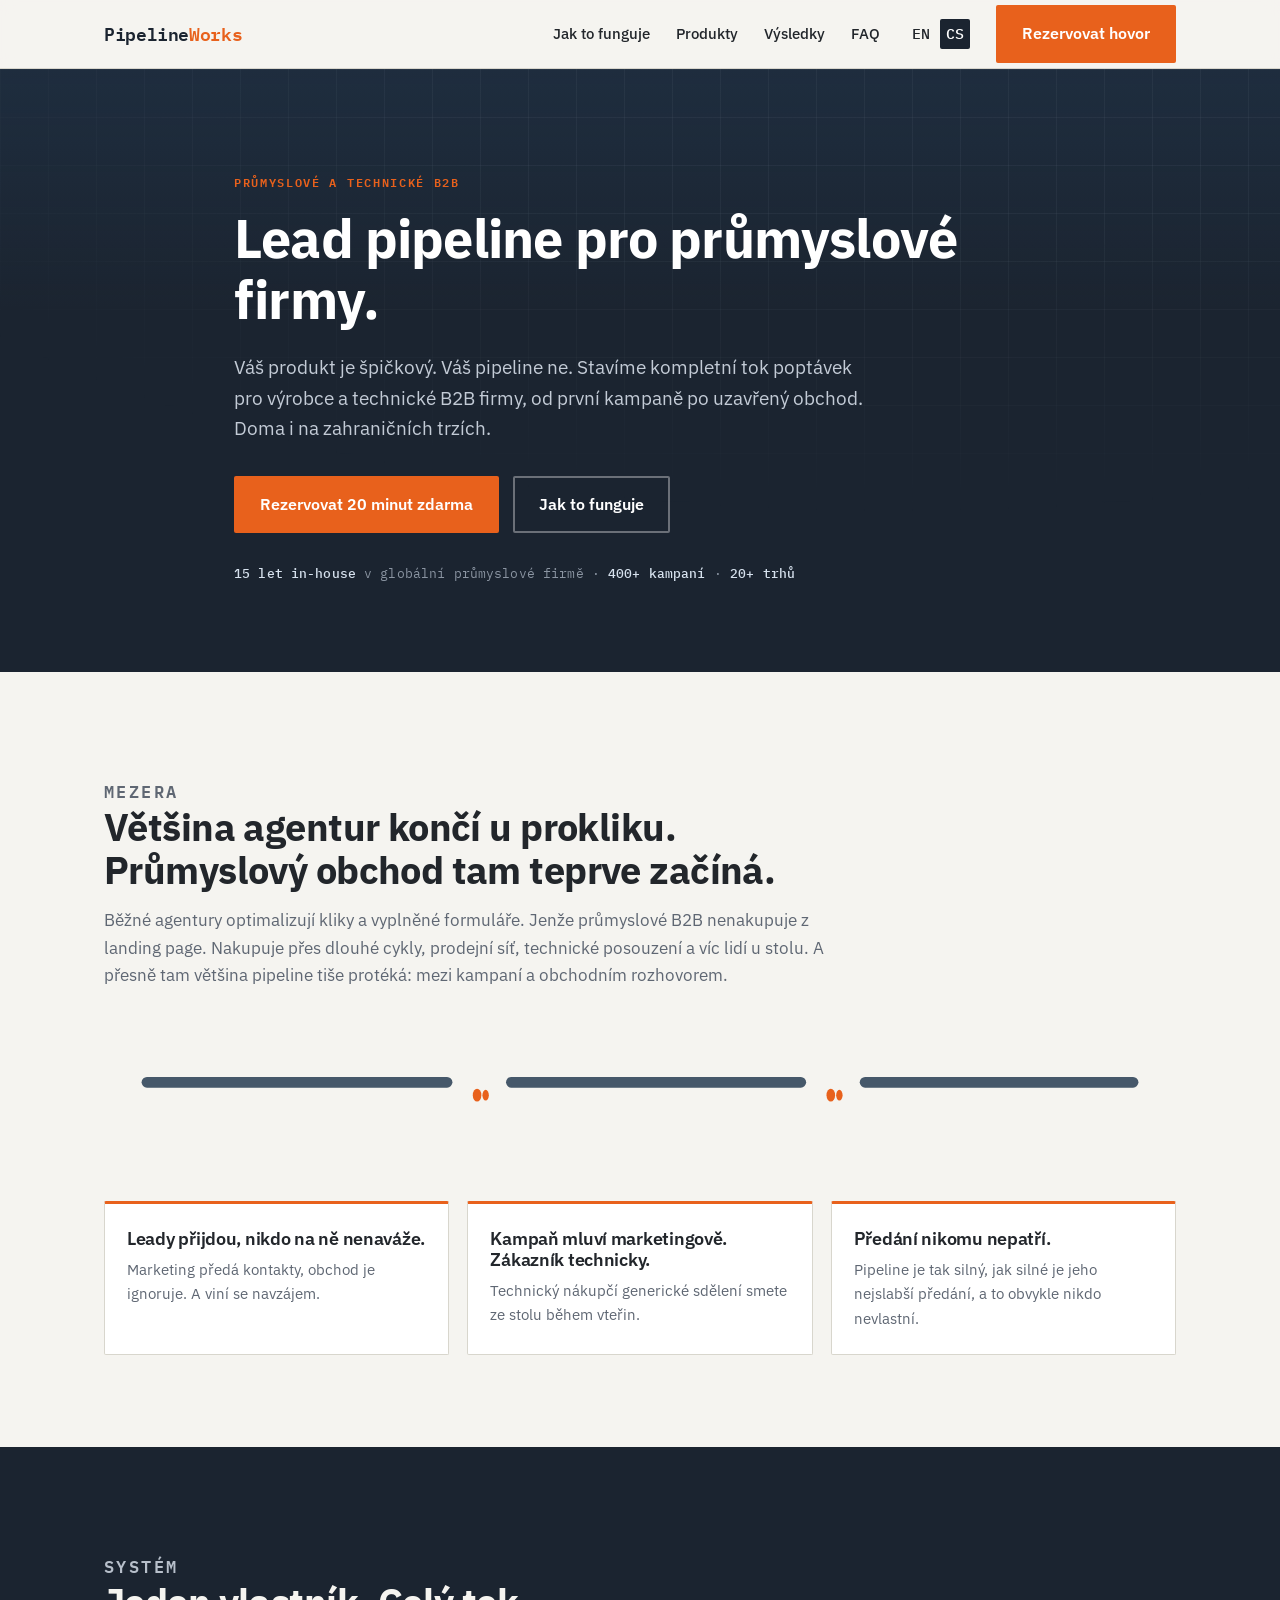
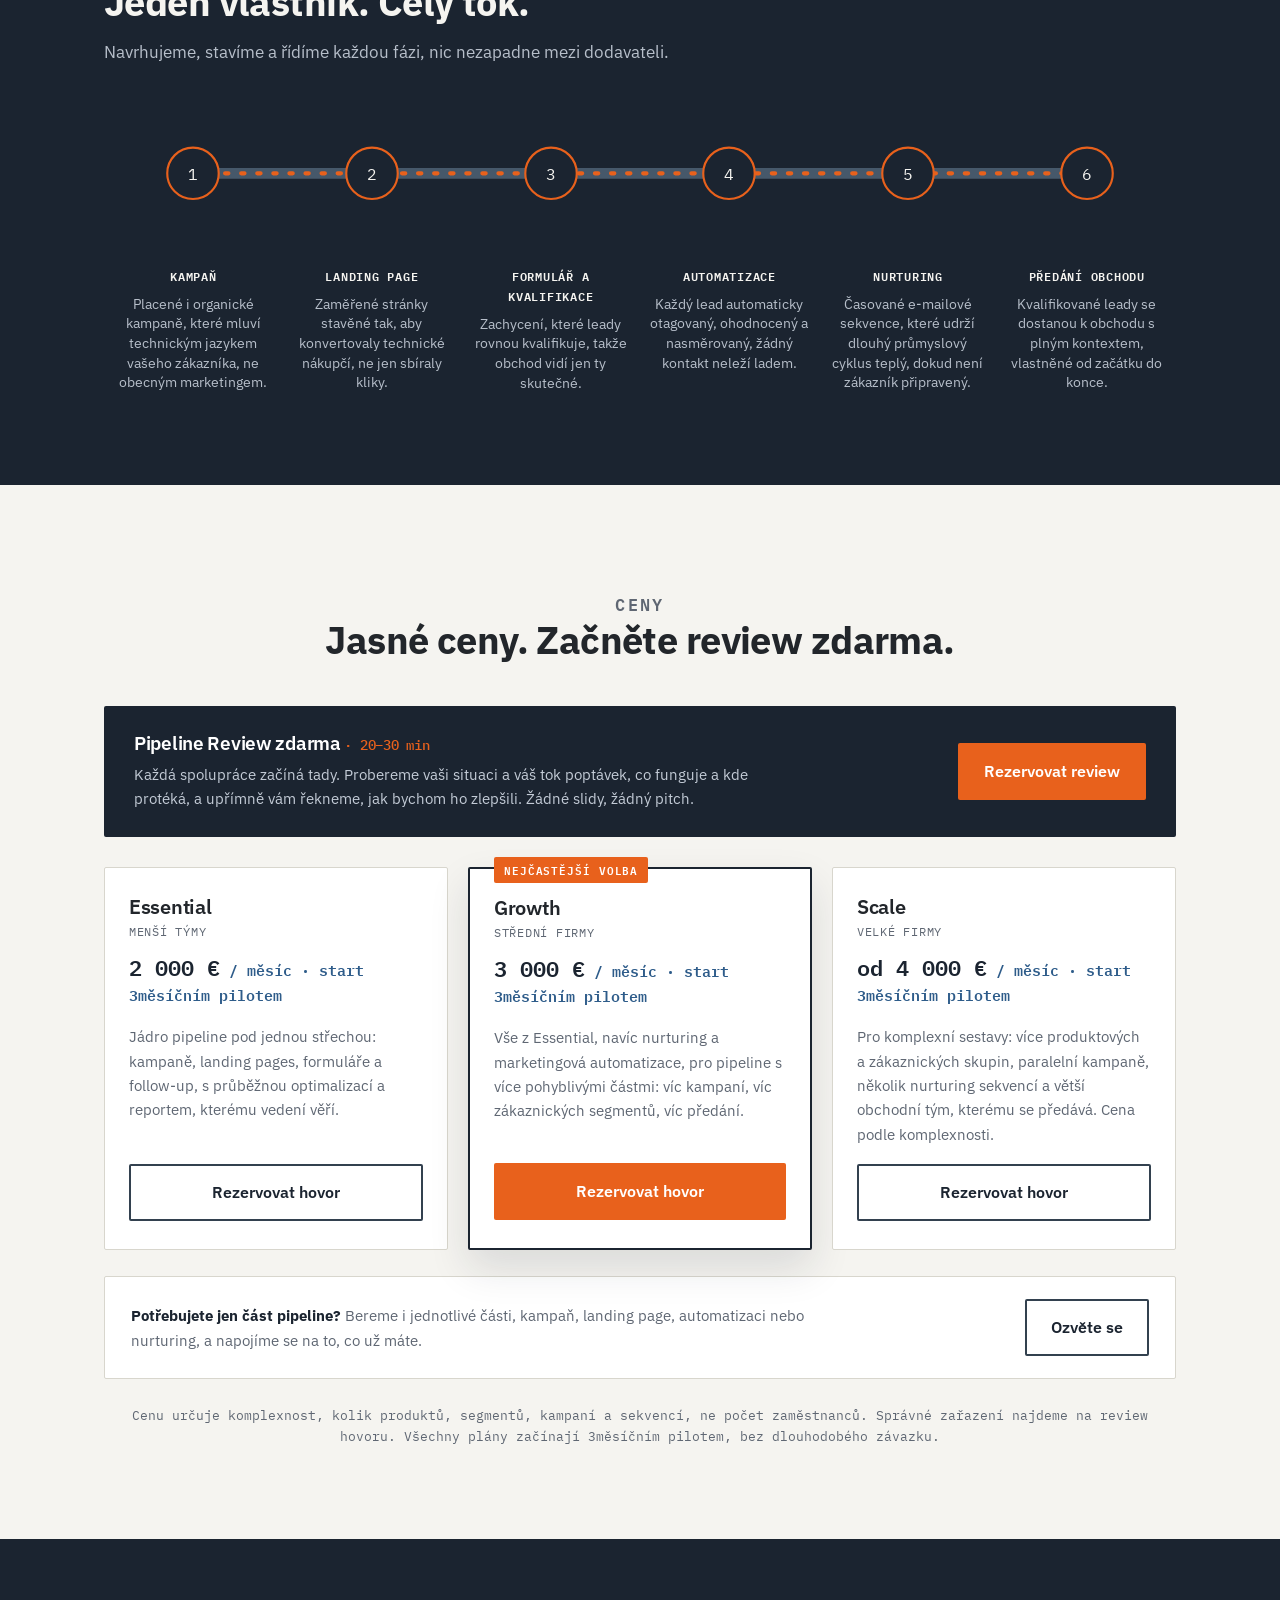
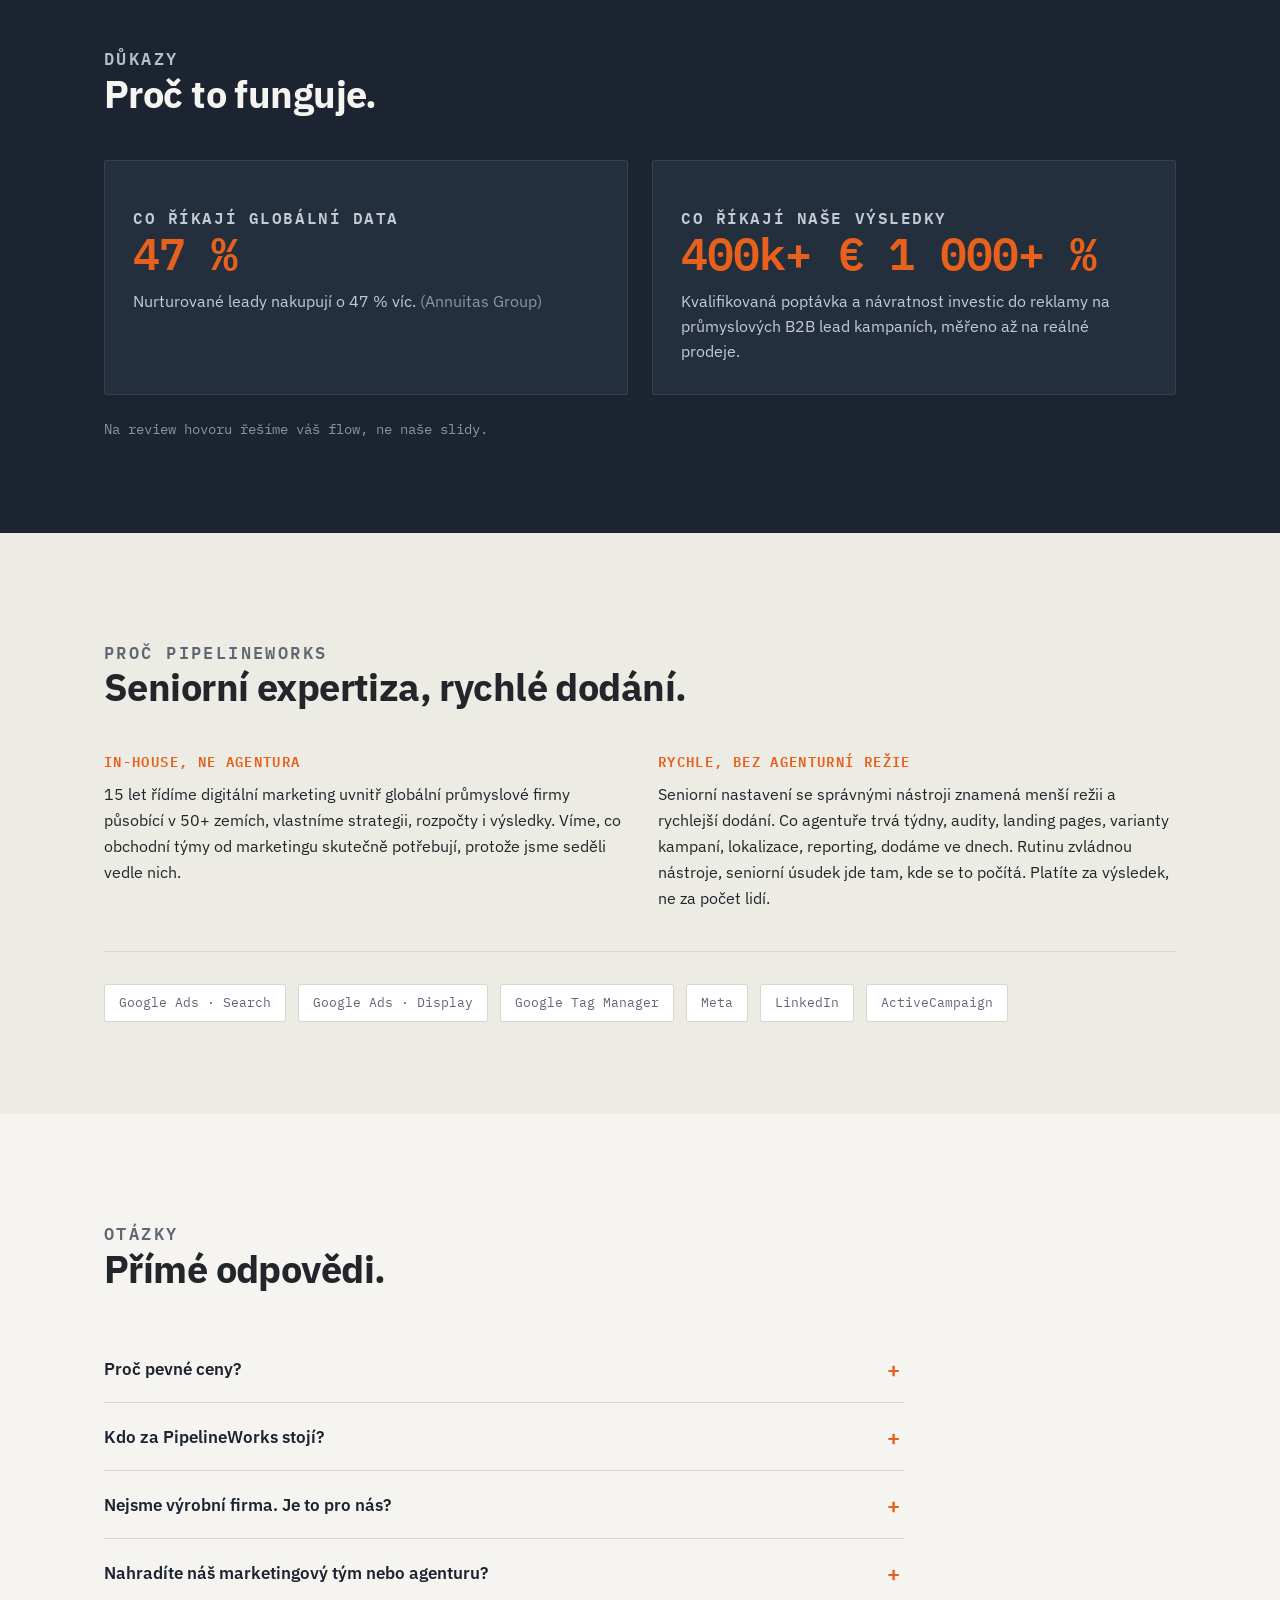
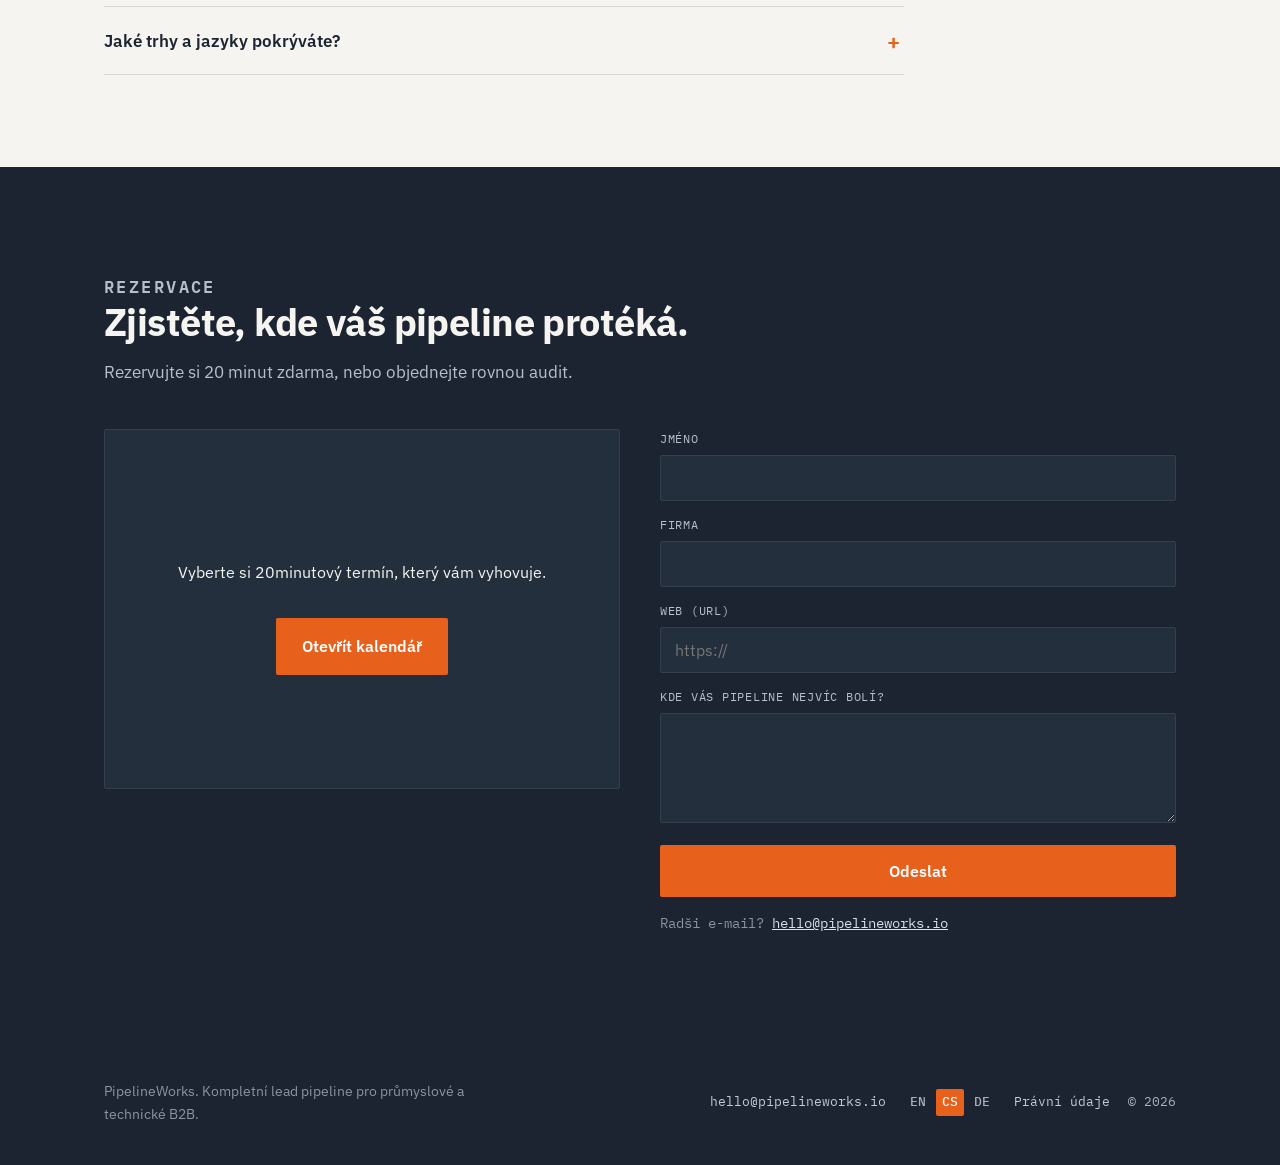
==== commit 10a35b14: "Remove German language version" ====
--- a/cs/index.html
+++ b/cs/index.html
@@ -35,7 +35,6 @@
         <li class="lang-switch">
           <a href="../en/">EN</a>
           <a href="../cs/" class="active">CS</a>
-          <a href="../de/">DE</a>
         </li>
         <li><a href="#" class="btn btn-primary js-book">Rezervovat hovor</a></li>
       </ul>
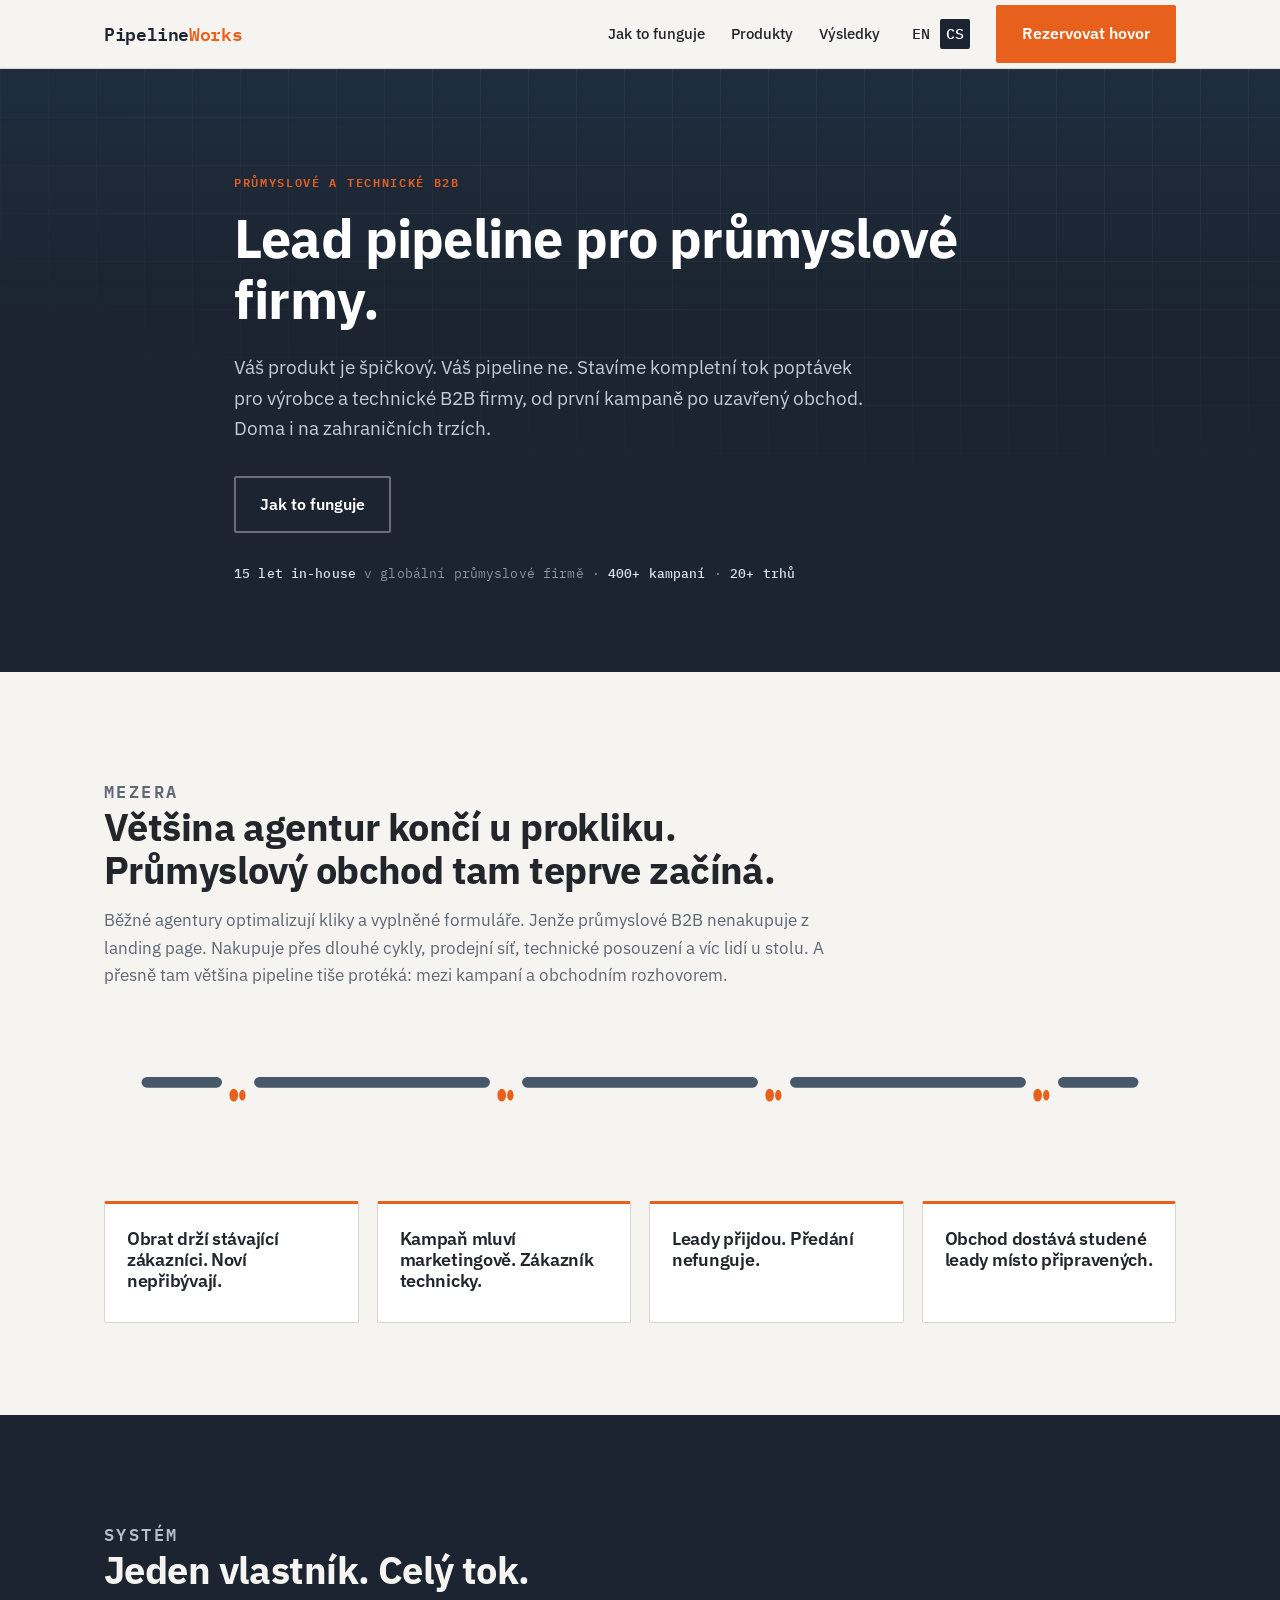
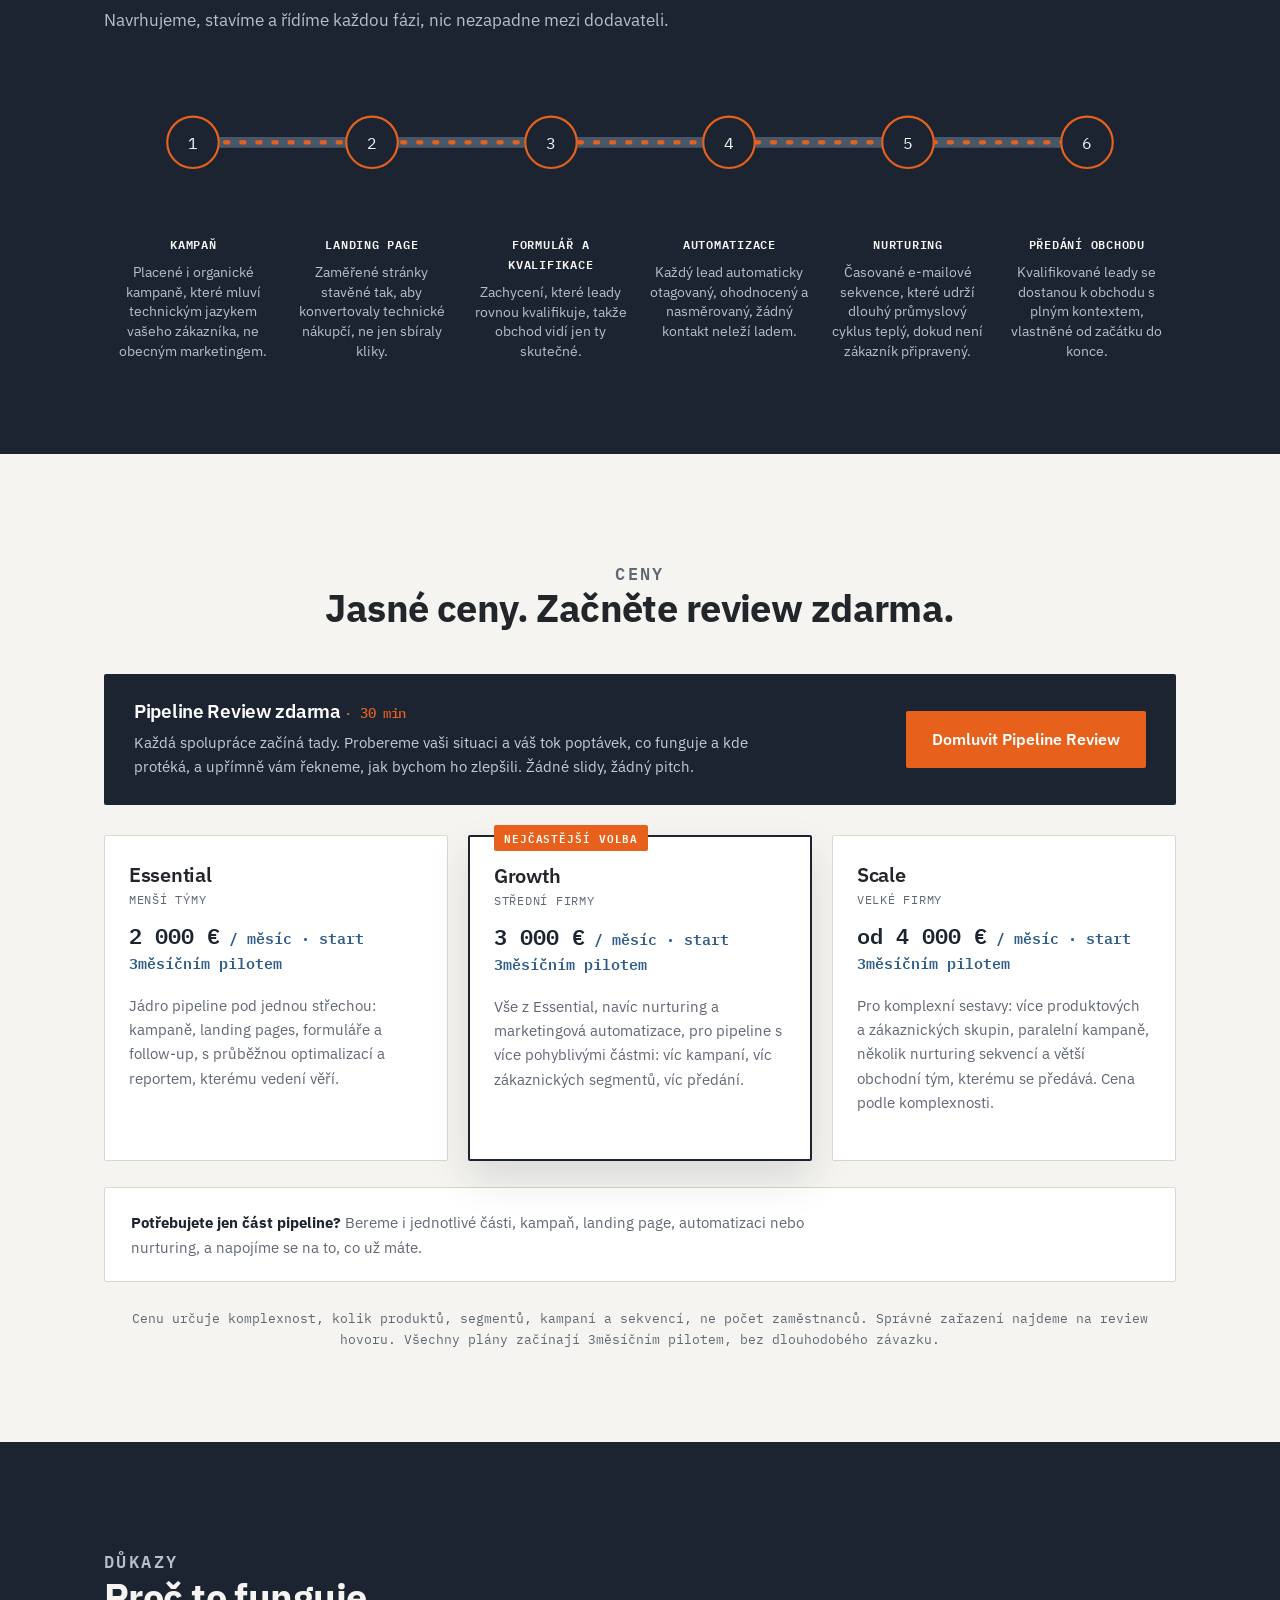
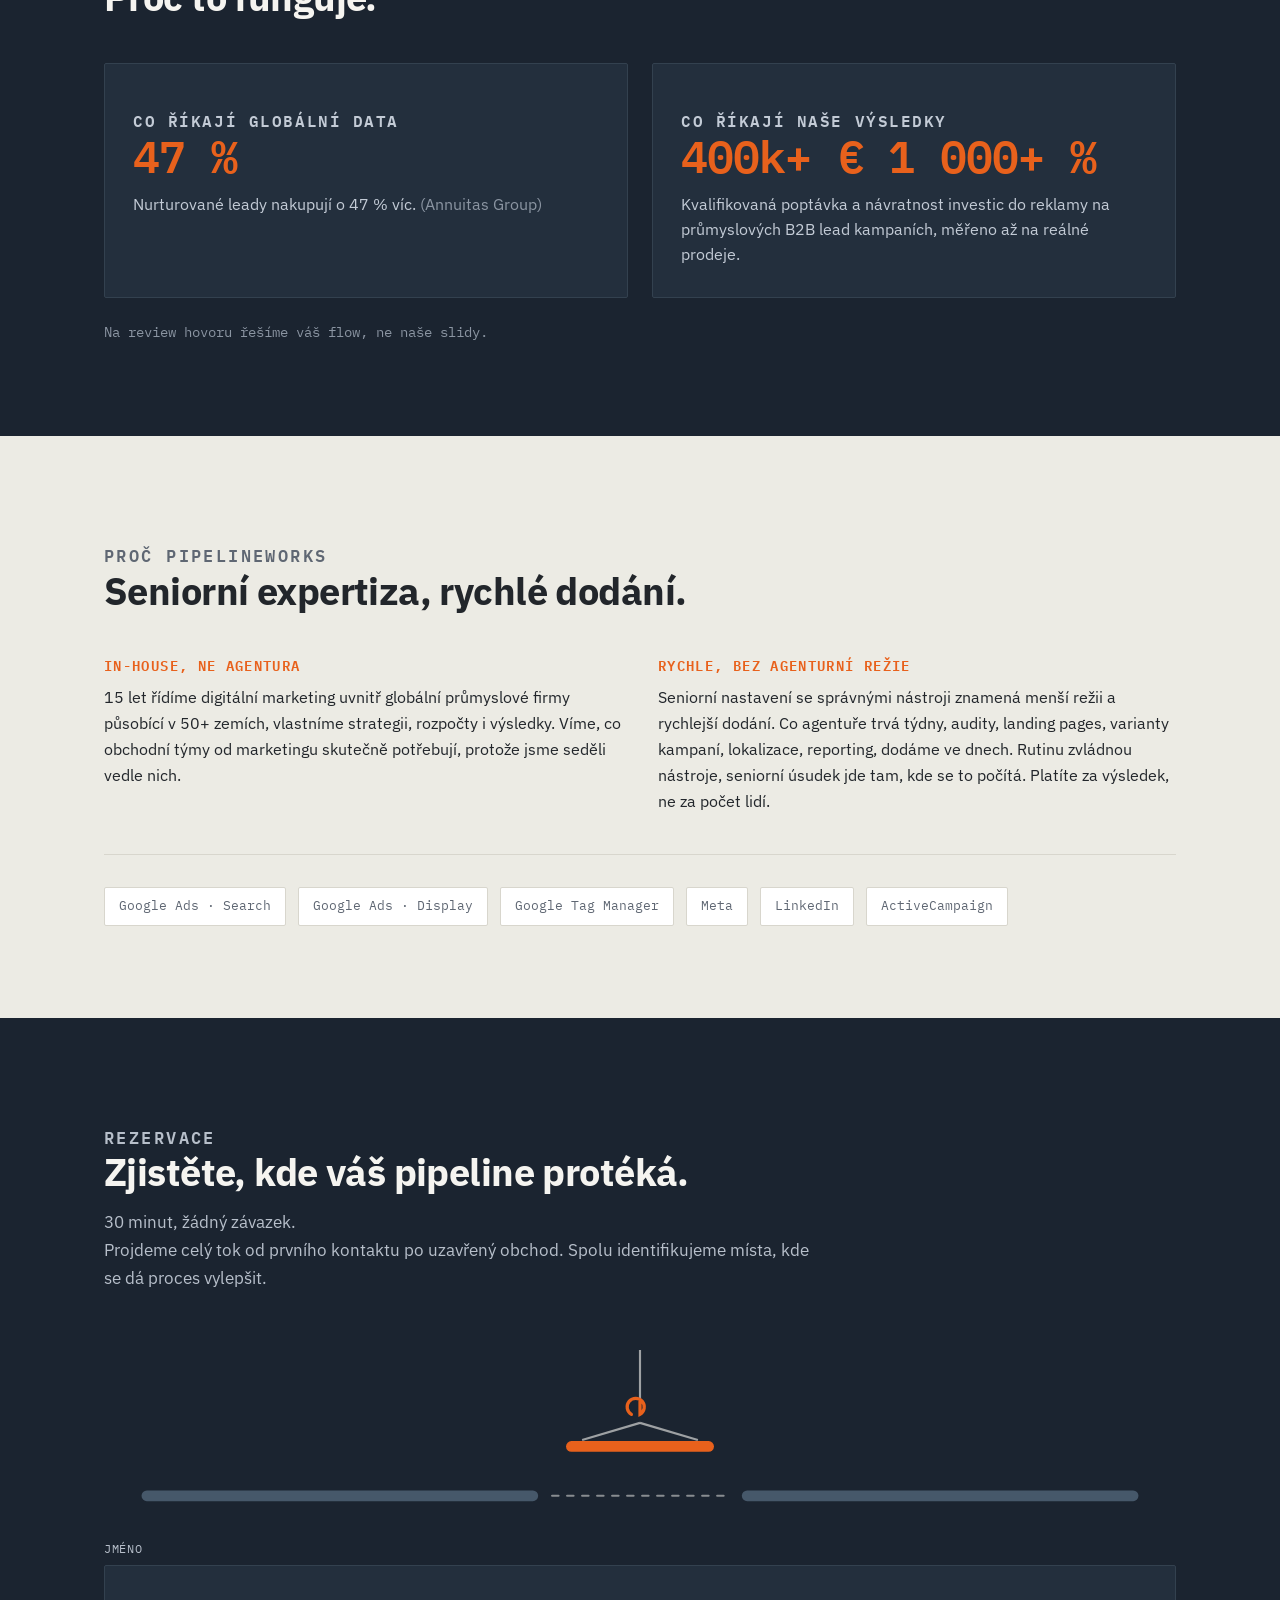
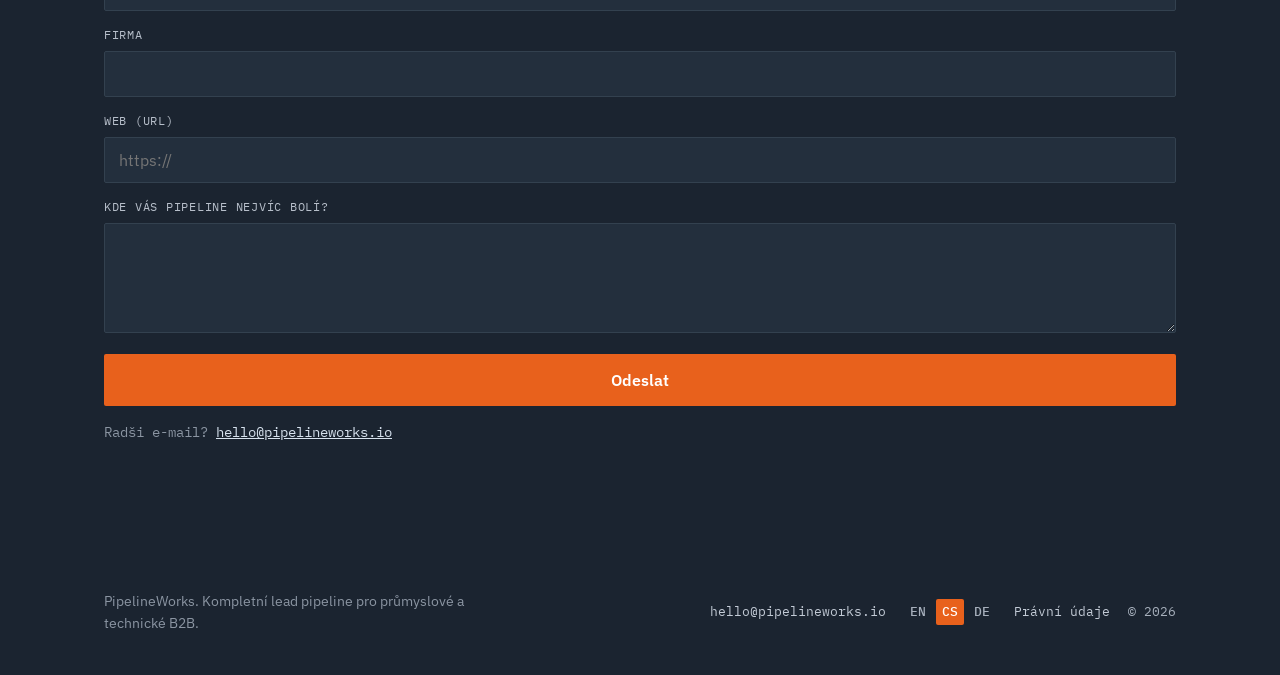
==== commit 64e1988c: "Update site copy and layout" ====
--- a/cs/index.html
+++ b/cs/index.html
@@ -31,7 +31,6 @@
         <li><a href="#how">Jak to funguje</a></li>
         <li><a href="#products">Produkty</a></li>
         <li><a href="#proof">Výsledky</a></li>
-        <li><a href="#faq">FAQ</a></li>
         <li class="lang-switch">
           <a href="../en/">EN</a>
           <a href="../cs/" class="active">CS</a>
@@ -53,7 +52,6 @@
     <h1>Lead pipeline pro průmyslové firmy.</h1>
     <p class="hero-sub">Váš produkt je špičkový. Váš pipeline ne. Stavíme kompletní tok poptávek pro výrobce a technické B2B firmy, od první kampaně po uzavřený obchod. Doma i na zahraničních trzích.</p>
     <div class="hero-ctas">
-      <a href="#" class="btn btn-primary js-book">Rezervovat 20 minut zdarma</a>
       <a href="#how" class="btn btn-outline">Jak to funguje</a>
     </div>
     <p class="trust-line"><b>15 let in-house</b> v globální průmyslové firmě · <b>400+ kampaní</b> · <b>20+ trhů</b></p>
@@ -70,27 +68,33 @@
     </div>
 
     <svg class="schematic" viewBox="0 0 1000 120" role="img" aria-label="Pipeline, ze které mezi nepropojenými fázemi utíkají leady">
-      <line class="pipe-base" x1="40" y1="46" x2="320" y2="46" stroke-width="10" stroke-linecap="round"/>
-      <line class="pipe-base" x1="380" y1="46" x2="650" y2="46" stroke-width="10" stroke-linecap="round"/>
-      <line class="pipe-base" x1="710" y1="46" x2="960" y2="46" stroke-width="10" stroke-linecap="round"/>
-      <ellipse class="leak-drop" cx="348" cy="58" rx="4" ry="6" style="animation-delay:0s"></ellipse>
-      <ellipse class="leak-drop" cx="356" cy="58" rx="3" ry="5" style="animation-delay:.6s"></ellipse>
-      <ellipse class="leak-drop" cx="678" cy="58" rx="4" ry="6" style="animation-delay:.3s"></ellipse>
-      <ellipse class="leak-drop" cx="686" cy="58" rx="3" ry="5" style="animation-delay:.9s"></ellipse>
+      <line class="pipe-base" x1="40" y1="46" x2="105" y2="46" stroke-width="10" stroke-linecap="round"/>
+      <line class="pipe-base" x1="145" y1="46" x2="355" y2="46" stroke-width="10" stroke-linecap="round"/>
+      <line class="pipe-base" x1="395" y1="46" x2="605" y2="46" stroke-width="10" stroke-linecap="round"/>
+      <line class="pipe-base" x1="645" y1="46" x2="855" y2="46" stroke-width="10" stroke-linecap="round"/>
+      <line class="pipe-base" x1="895" y1="46" x2="960" y2="46" stroke-width="10" stroke-linecap="round"/>
+      <ellipse class="leak-drop" cx="121" cy="58" rx="4" ry="6" style="animation-delay:0s"></ellipse>
+      <ellipse class="leak-drop" cx="129" cy="58" rx="3" ry="5" style="animation-delay:.6s"></ellipse>
+      <ellipse class="leak-drop" cx="371" cy="58" rx="4" ry="6" style="animation-delay:.3s"></ellipse>
+      <ellipse class="leak-drop" cx="379" cy="58" rx="3" ry="5" style="animation-delay:.9s"></ellipse>
+      <ellipse class="leak-drop" cx="621" cy="58" rx="4" ry="6" style="animation-delay:.15s"></ellipse>
+      <ellipse class="leak-drop" cx="629" cy="58" rx="3" ry="5" style="animation-delay:.75s"></ellipse>
+      <ellipse class="leak-drop" cx="871" cy="58" rx="4" ry="6" style="animation-delay:.45s"></ellipse>
+      <ellipse class="leak-drop" cx="879" cy="58" rx="3" ry="5" style="animation-delay:1.05s"></ellipse>
     </svg>
 
     <div class="leak-cards">
       <div class="leak-card">
-        <h3>Leady přijdou, nikdo na ně nenaváže.</h3>
-        <p>Marketing předá kontakty, obchod je ignoruje. A viní se navzájem.</p>
+        <h3>Obrat drží stávající zákazníci. Noví nepřibývají.</h3>
       </div>
       <div class="leak-card">
         <h3>Kampaň mluví marketingově. Zákazník technicky.</h3>
-        <p>Technický nákupčí generické sdělení smete ze stolu během vteřin.</p>
       </div>
       <div class="leak-card">
-        <h3>Předání nikomu nepatří.</h3>
-        <p>Pipeline je tak silný, jak silné je jeho nejslabší předání, a to obvykle nikdo nevlastní.</p>
+        <h3>Leady přijdou. Předání nefunguje.</h3>
+      </div>
+      <div class="leak-card">
+        <h3>Obchod dostává studené leady místo připravených.</h3>
       </div>
     </div>
   </div>
@@ -175,10 +179,10 @@
 
     <div class="review-banner">
       <div class="review-copy">
-        <h3>Pipeline Review zdarma <span class="review-meta">· 20–30 min</span></h3>
+        <h3>Pipeline Review zdarma <span class="review-meta">· 30 min</span></h3>
         <p>Každá spolupráce začíná tady. Probereme vaši situaci a váš tok poptávek, co funguje a kde protéká, a upřímně vám řekneme, jak bychom ho zlepšili. Žádné slidy, žádný pitch.</p>
       </div>
-      <a href="#" class="btn btn-primary js-book">Rezervovat review</a>
+      <a href="#contact" class="btn btn-primary js-book">Domluvit Pipeline Review</a>
     </div>
 
     <div class="products">
@@ -187,7 +191,6 @@
         <p class="hint">Menší týmy</p>
         <p class="price"><span class="amount">2 000 €</span> / měsíc · start 3měsíčním pilotem</p>
         <p>Jádro pipeline pod jednou střechou: kampaně, landing pages, formuláře a follow-up, s průběžnou optimalizací a reportem, kterému vedení věří.</p>
-        <a href="#" class="btn btn-outline js-book">Rezervovat hovor</a>
       </div>
 
       <div class="product featured">
@@ -196,7 +199,6 @@
         <p class="hint">Střední firmy</p>
         <p class="price"><span class="amount">3 000 €</span> / měsíc · start 3měsíčním pilotem</p>
         <p>Vše z Essential, navíc nurturing a marketingová automatizace, pro pipeline s více pohyblivými částmi: víc kampaní, víc zákaznických segmentů, víc předání.</p>
-        <a href="#" class="btn btn-primary js-book">Rezervovat hovor</a>
       </div>
 
       <div class="product">
@@ -204,13 +206,11 @@
         <p class="hint">Velké firmy</p>
         <p class="price"><span class="amount">od 4 000 €</span> / měsíc · start 3měsíčním pilotem</p>
         <p>Pro komplexní sestavy: více produktových a zákaznických skupin, paralelní kampaně, několik nurturing sekvencí a větší obchodní tým, kterému se předává. Cena podle komplexnosti.</p>
-        <a href="#" class="btn btn-outline js-book">Rezervovat hovor</a>
       </div>
     </div>
 
     <div class="custom-strip">
       <p><strong>Potřebujete jen část pipeline?</strong> Bereme i jednotlivé části, kampaň, landing page, automatizaci nebo nurturing, a napojíme se na to, co už máte.</p>
-      <a href="#contact" class="btn btn-outline js-interest" data-interest="custom">Ozvěte se</a>
     </div>
 
     <p class="products-note">Cenu určuje komplexnost, kolik produktů, segmentů, kampaní a sekvencí, ne počet zaměstnanců. Správné zařazení najdeme na review hovoru. Všechny plány začínají 3měsíčním pilotem, bez dlouhodobého závazku.</p>
@@ -268,54 +268,25 @@
   </div>
 </section>
 
-<!-- FAQ -->
-<section id="faq">
-  <div class="container">
-    <div class="section-head">
-      <p class="eyebrow">Otázky</p>
-      <h2>Přímé odpovědi.</h2>
-    </div>
-    <div class="faq">
-      <div class="faq-item">
-        <button class="faq-q">Proč pevné ceny?</button>
-        <div class="faq-a">Protože scoping hovory kradou čas vám i nám. Audit je jasně definovaný produkt s jasným výstupem. U větších zakázek dostanete individuální nabídku, až budeme oba vědět, o co jde.</div>
-      </div>
-      <div class="faq-item">
-        <button class="faq-q">Kdo za PipelineWorks stojí?</button>
-        <div class="faq-a">Seniorní B2B marketéři s 15 lety in-house praxe v globální průmyslové firmě. Kvůli současným závazkům probíhá představení na prvním hovoru, budete přesně vědět, s kým pracujete, ještě než se k čemukoli zavážete.</div>
-      </div>
-      <div class="faq-item">
-        <button class="faq-q">Nejsme výrobní firma. Je to pro nás?</button>
-        <div class="faq-a">Pokud prodáváte technický produkt firmám přes delší nákupní cyklus, tak ano. Pokud jste B2C značka nebo raná SaaS hledající growth hacky, nejsme pro vás ti praví.</div>
-      </div>
-      <div class="faq-item">
-        <button class="faq-q">Nahradíte náš marketingový tým nebo agenturu?</button>
-        <div class="faq-a">Ani jedno. Vlastníme tok poptávek od začátku do konce a spolupracujeme s kýmkoli máte: interními marketéry, agenturou, nebo i bez nich.</div>
-      </div>
-      <div class="faq-item">
-        <button class="faq-q">Jaké trhy a jazyky pokrýváte?</button>
-        <div class="faq-a">Kampaně na 20+ trzích. Pracovní jazyky: angličtina, němčina, čeština. Lokalizace do dalších jazyků je součástí dodávky.</div>
-      </div>
-    </div>
-  </div>
-</section>
-
 <!-- CONTACT -->
 <section id="contact" class="band-dark on-dark">
   <div class="container">
     <div class="section-head">
       <p class="eyebrow">Rezervace</p>
       <h2>Zjistěte, kde váš pipeline protéká.</h2>
-      <p>Rezervujte si 20 minut zdarma, nebo objednejte rovnou audit.</p>
-    </div>
-    <div class="contact-grid">
-      <div class="cal-embed">
-        <div>
-          <p>Vyberte si 20minutový termín, který vám vyhovuje.</p>
-          <a href="#" class="btn btn-primary js-book js-cal-fallback">Otevřít kalendář</a>
-        </div>
-      </div>
-      <div>
+      <p>30 minut, žádný závazek.<br>Projdeme celý tok od prvního kontaktu po uzavřený obchod. Spolu identifikujeme místa, kde se dá proces vylepšit.</p>
+    </div>
+    <svg class="schematic" viewBox="0 0 1000 190" role="img" aria-label="Doplnění chybějícího dílu potrubí">
+      <line class="pipe-base" x1="40" y1="150" x2="400" y2="150" stroke-width="10" stroke-linecap="round"/>
+      <line class="pipe-base" x1="600" y1="150" x2="960" y2="150" stroke-width="10" stroke-linecap="round"/>
+      <line x1="418" y1="150" x2="582" y2="150" stroke="currentColor" stroke-width="2" stroke-linecap="round" stroke-dasharray="6 8" opacity="0.5"/>
+      <line x1="500" y1="14" x2="500" y2="62" stroke="currentColor" stroke-width="2" opacity="0.6"/>
+      <path d="M500 62 L500 74 A8 8 0 1 0 492 74" fill="none" stroke="var(--signal)" stroke-width="3" stroke-linecap="round"/>
+      <line x1="500" y1="82" x2="446" y2="98" stroke="currentColor" stroke-width="2" opacity="0.6"/>
+      <line x1="500" y1="82" x2="554" y2="98" stroke="currentColor" stroke-width="2" opacity="0.6"/>
+      <line x1="436" y1="104" x2="564" y2="104" stroke="var(--signal)" stroke-width="10" stroke-linecap="round"/>
+    </svg>
+    <div>
         <form class="lead-form" novalidate>
           <input type="hidden" name="interest" value="general">
           <div>
--- a/assets/css/style.css
+++ b/assets/css/style.css
@@ -224,7 +224,7 @@
    ============================================================ */
 .leak-cards {
   display: grid;
-  grid-template-columns: repeat(3, 1fr);
+  grid-template-columns: repeat(4, 1fr);
   gap: 18px;
   margin-top: 40px;
 }
@@ -264,6 +264,15 @@
   0% { transform: translateY(0); opacity: 0; }
   30% { opacity: 1; }
   100% { transform: translateY(18px); opacity: 0; }
+}
+
+@media (max-width: 1000px) {
+  .leak-cards { grid-template-columns: repeat(2, 1fr); }
+}
+
+@media (max-width: 640px) {
+  .leak-cards { grid-template-columns: 1fr; }
+  #problem .schematic { display: none; }
 }
 
 /* Always-visible stage columns, aligned under the pipe nodes */
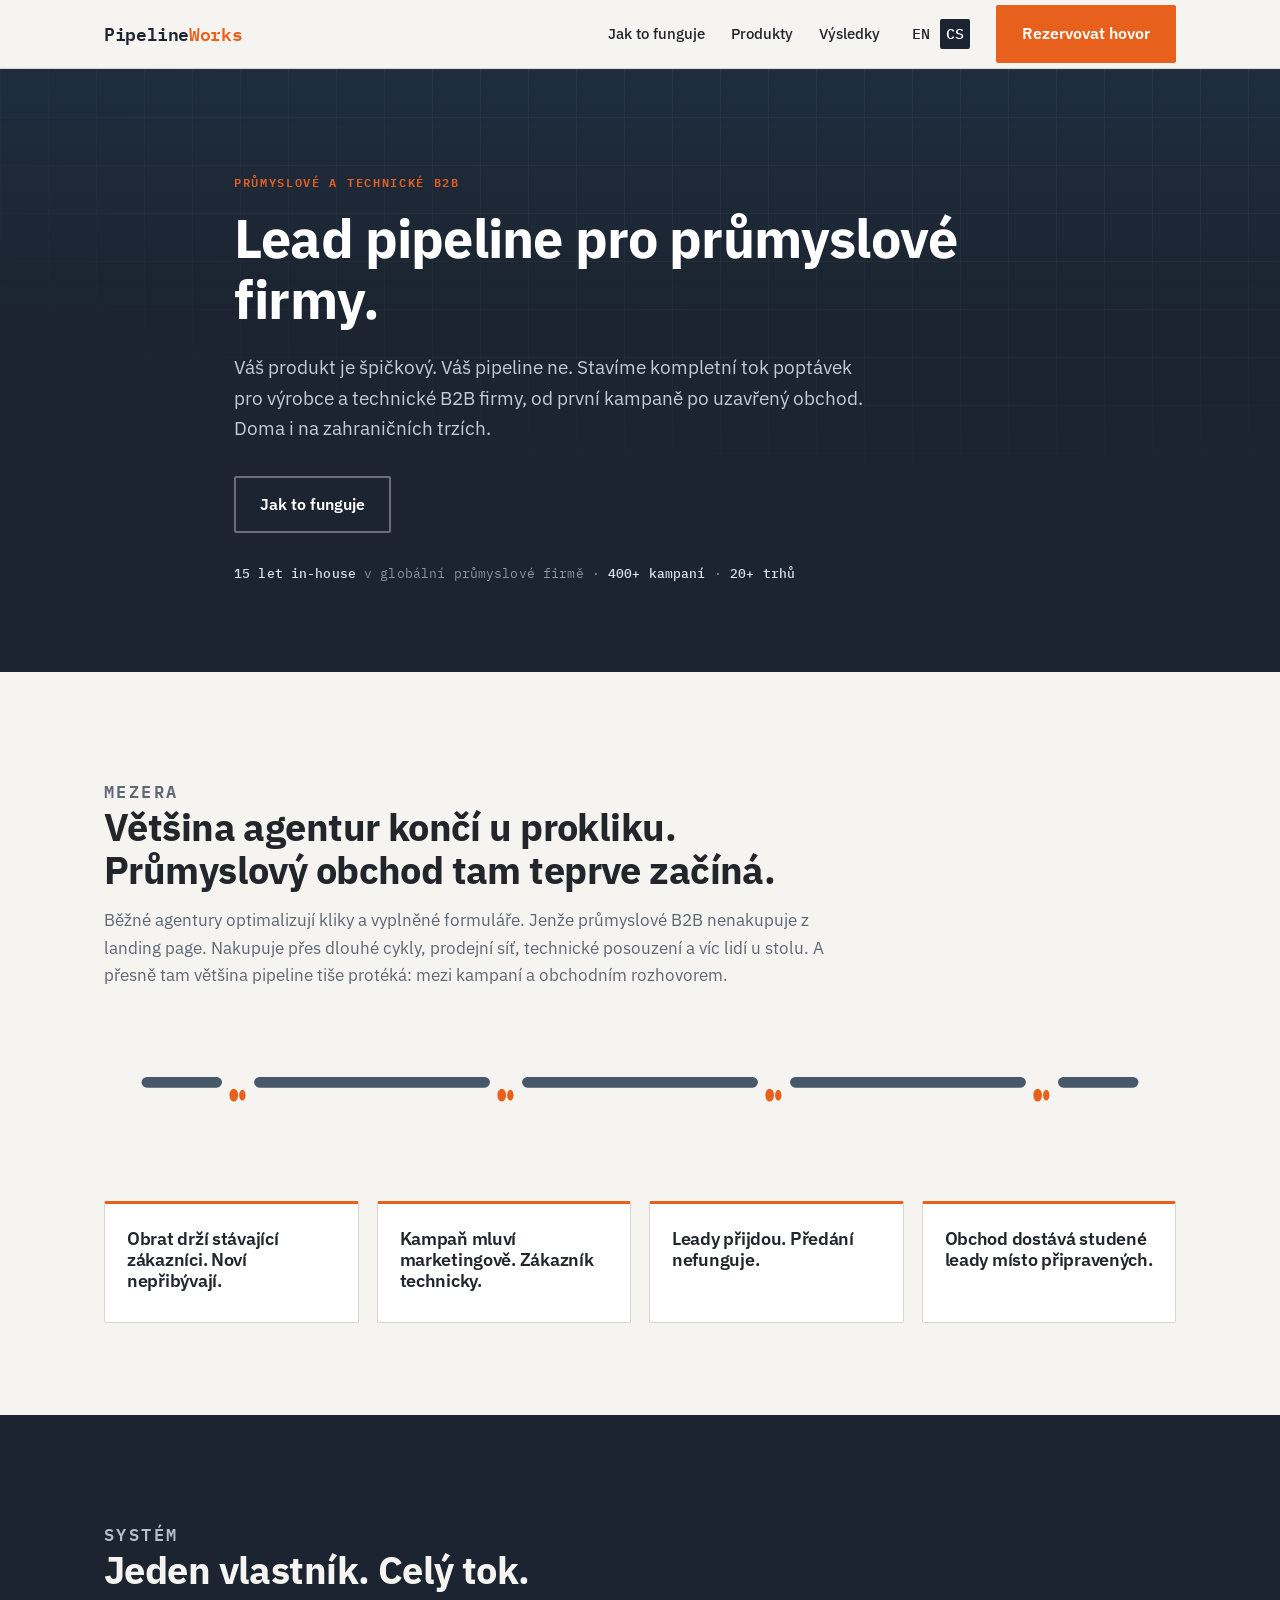
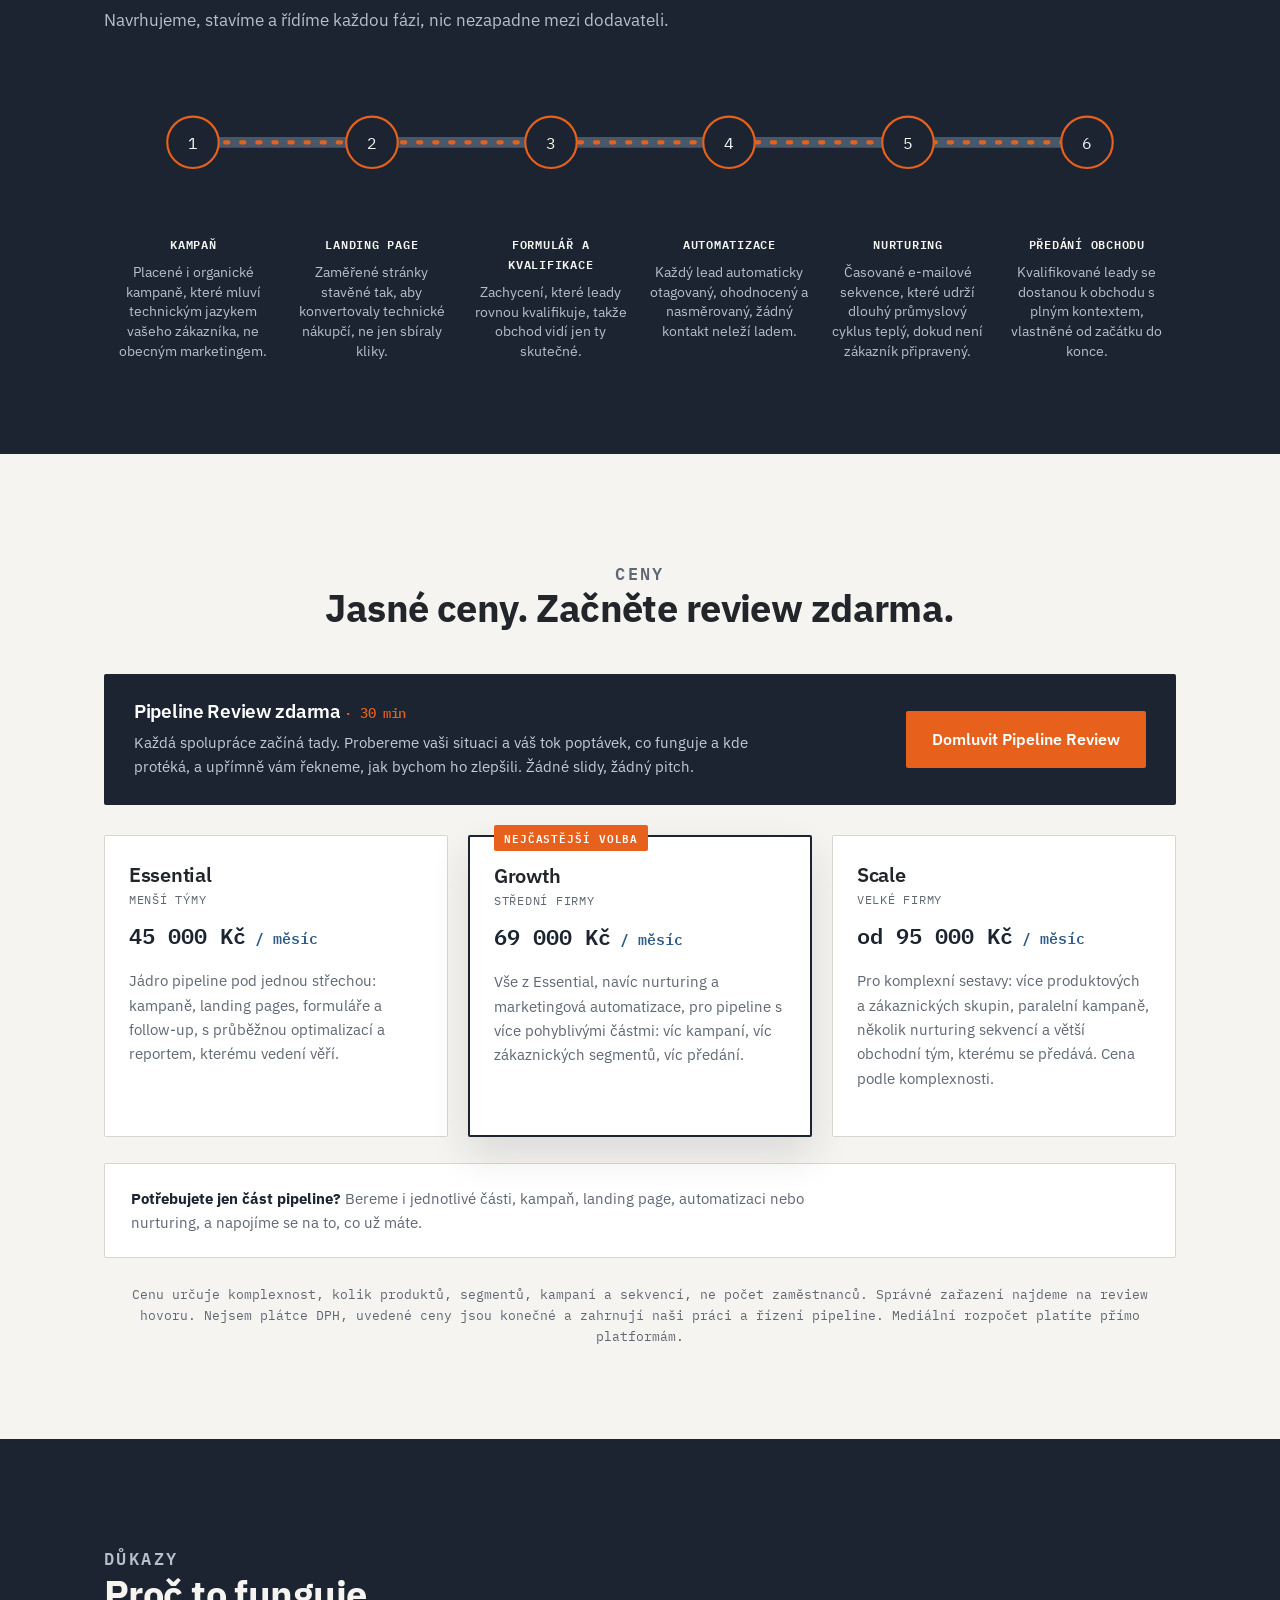
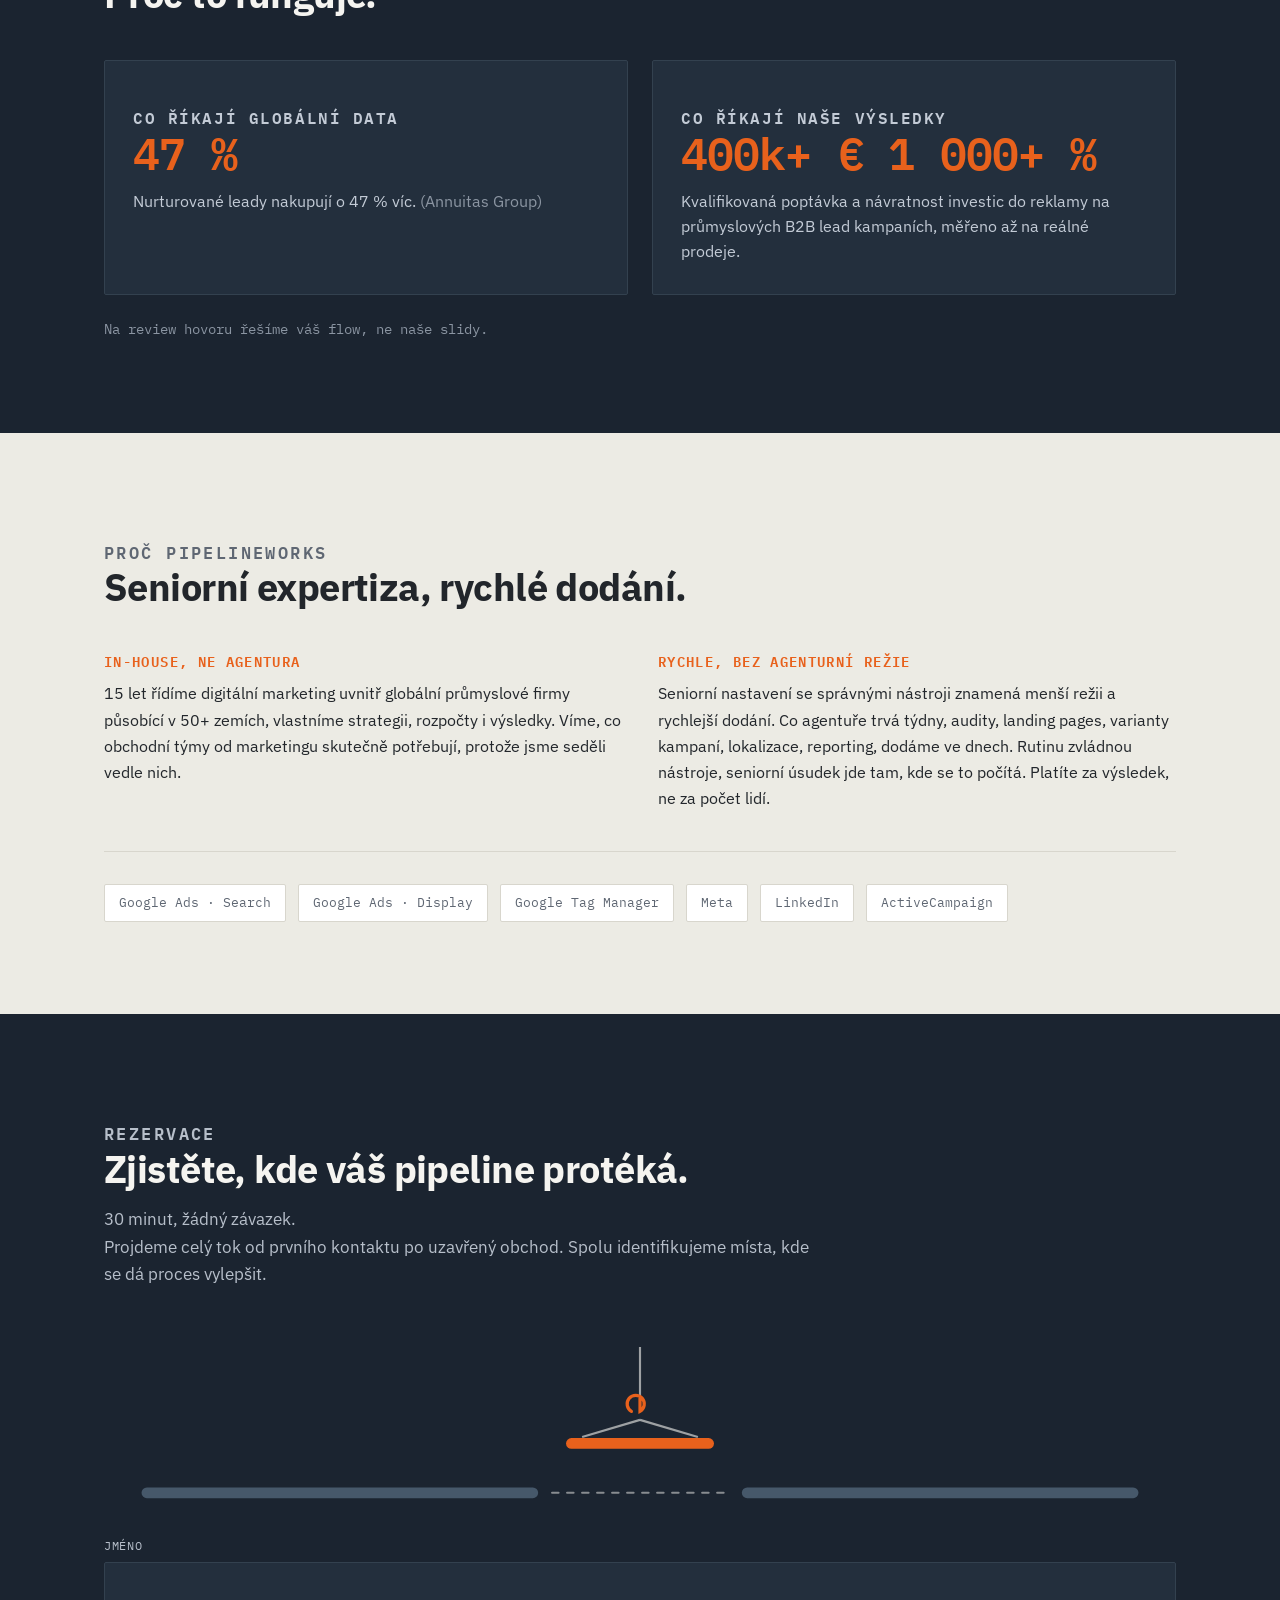
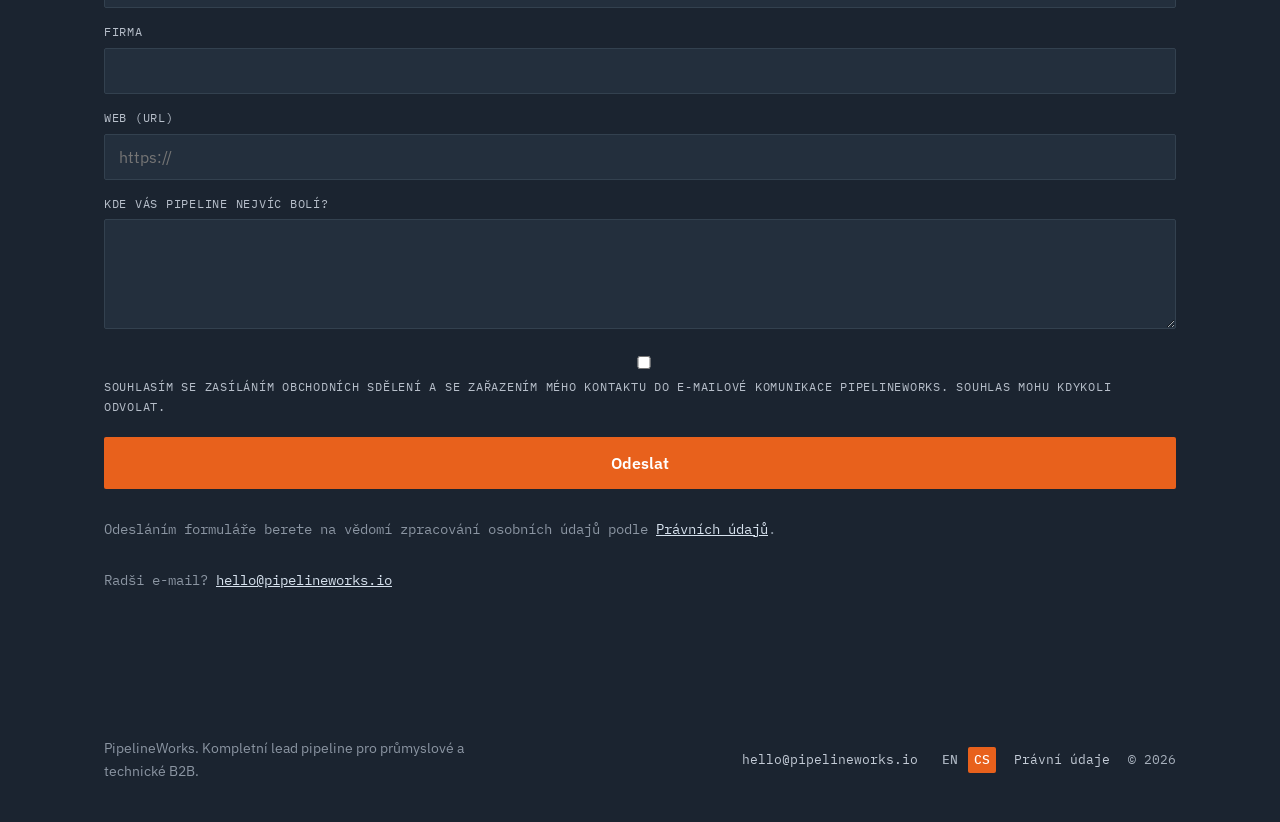
==== commit c9ae781f: "Update legal pages and form consent copy" ====
--- a/cs/index.html
+++ b/cs/index.html
@@ -8,7 +8,6 @@
 <link rel="canonical" href="https://pipelineworks.io/cs/">
 <link rel="alternate" hreflang="en" href="https://pipelineworks.io/en/">
 <link rel="alternate" hreflang="cs" href="https://pipelineworks.io/cs/">
-<link rel="alternate" hreflang="de" href="https://pipelineworks.io/de/">
 <link rel="alternate" hreflang="x-default" href="https://pipelineworks.io/en/">
 <meta property="og:type" content="website">
 <meta property="og:title" content="Lead pipeline pro průmyslové firmy | PipelineWorks">
@@ -35,7 +34,7 @@
           <a href="../en/">EN</a>
           <a href="../cs/" class="active">CS</a>
         </li>
-        <li><a href="#" class="btn btn-primary js-book">Rezervovat hovor</a></li>
+        <li><a href="#contact" class="btn btn-primary js-book">Rezervovat hovor</a></li>
       </ul>
     </nav>
     <button class="nav-toggle" aria-label="Přepnout menu">&#9776;</button>
@@ -67,7 +66,7 @@
       <p>Běžné agentury optimalizují kliky a vyplněné formuláře. Jenže průmyslové B2B nenakupuje z landing page. Nakupuje přes dlouhé cykly, prodejní síť, technické posouzení a víc lidí u stolu. A přesně tam většina pipeline tiše protéká: mezi kampaní a obchodním rozhovorem.</p>
     </div>
 
-    <svg class="schematic" viewBox="0 0 1000 120" role="img" aria-label="Pipeline, ze které mezi nepropojenými fázemi utíkají leady">
+    <svg class="problem-schematic schematic" viewBox="0 0 1000 120" role="img" aria-label="Pipeline, ze které mezi nepropojenými fázemi utíkají leady">
       <line class="pipe-base" x1="40" y1="46" x2="105" y2="46" stroke-width="10" stroke-linecap="round"/>
       <line class="pipe-base" x1="145" y1="46" x2="355" y2="46" stroke-width="10" stroke-linecap="round"/>
       <line class="pipe-base" x1="395" y1="46" x2="605" y2="46" stroke-width="10" stroke-linecap="round"/>
@@ -189,7 +188,7 @@
       <div class="product">
         <h3>Essential</h3>
         <p class="hint">Menší týmy</p>
-        <p class="price"><span class="amount">2 000 €</span> / měsíc · start 3měsíčním pilotem</p>
+        <p class="price"><span class="amount">45 000 Kč</span> / měsíc</p>
         <p>Jádro pipeline pod jednou střechou: kampaně, landing pages, formuláře a follow-up, s průběžnou optimalizací a reportem, kterému vedení věří.</p>
       </div>
 
@@ -197,14 +196,14 @@
         <span class="badge">Nejčastější volba</span>
         <h3>Growth</h3>
         <p class="hint">Střední firmy</p>
-        <p class="price"><span class="amount">3 000 €</span> / měsíc · start 3měsíčním pilotem</p>
+        <p class="price"><span class="amount">69 000 Kč</span> / měsíc</p>
         <p>Vše z Essential, navíc nurturing a marketingová automatizace, pro pipeline s více pohyblivými částmi: víc kampaní, víc zákaznických segmentů, víc předání.</p>
       </div>
 
       <div class="product">
         <h3>Scale</h3>
         <p class="hint">Velké firmy</p>
-        <p class="price"><span class="amount">od 4 000 €</span> / měsíc · start 3měsíčním pilotem</p>
+        <p class="price"><span class="amount">od 95 000 Kč</span> / měsíc</p>
         <p>Pro komplexní sestavy: více produktových a zákaznických skupin, paralelní kampaně, několik nurturing sekvencí a větší obchodní tým, kterému se předává. Cena podle komplexnosti.</p>
       </div>
     </div>
@@ -213,7 +212,7 @@
       <p><strong>Potřebujete jen část pipeline?</strong> Bereme i jednotlivé části, kampaň, landing page, automatizaci nebo nurturing, a napojíme se na to, co už máte.</p>
     </div>
 
-    <p class="products-note">Cenu určuje komplexnost, kolik produktů, segmentů, kampaní a sekvencí, ne počet zaměstnanců. Správné zařazení najdeme na review hovoru. Všechny plány začínají 3měsíčním pilotem, bez dlouhodobého závazku.</p>
+    <p class="products-note">Cenu určuje komplexnost, kolik produktů, segmentů, kampaní a sekvencí, ne počet zaměstnanců. Správné zařazení najdeme na review hovoru. Nejsem plátce DPH, uvedené ceny jsou konečné a zahrnují naši práci a řízení pipeline. Mediální rozpočet platíte přímo platformám.</p>
   </div>
 </section>
 
@@ -305,7 +304,12 @@
             <label for="f-msg">Kde vás pipeline nejvíc bolí?</label>
             <textarea id="f-msg" name="message"></textarea>
           </div>
+          <div>
+            <input id="marketing-consent" type="checkbox" name="marketing_consent" value="yes">
+            <label for="marketing-consent">Souhlasím se zasíláním obchodních sdělení a se zařazením mého kontaktu do e-mailové komunikace PipelineWorks. Souhlas mohu kdykoli odvolat.</label>
+          </div>
           <button type="submit" class="btn btn-primary">Odeslat</button>
+          <p class="email-fallback">Odesláním formuláře berete na vědomí zpracování osobních údajů podle <a href="pravni-udaje.html">Právních údajů</a>.</p>
         </form>
         <div class="form-success">Díky, ozveme se do jednoho pracovního dne.</div>
         <p class="email-fallback">Radši e-mail? <a href="mailto:hello@pipelineworks.io">hello@pipelineworks.io</a></p>
@@ -324,7 +328,6 @@
       <span class="lang-switch">
         <a href="../en/">EN</a>
         <a href="../cs/" class="active">CS</a>
-        <a href="../de/">DE</a>
       </span>
       <a href="pravni-udaje.html">Právní údaje</a>
       <span>© 2026</span>
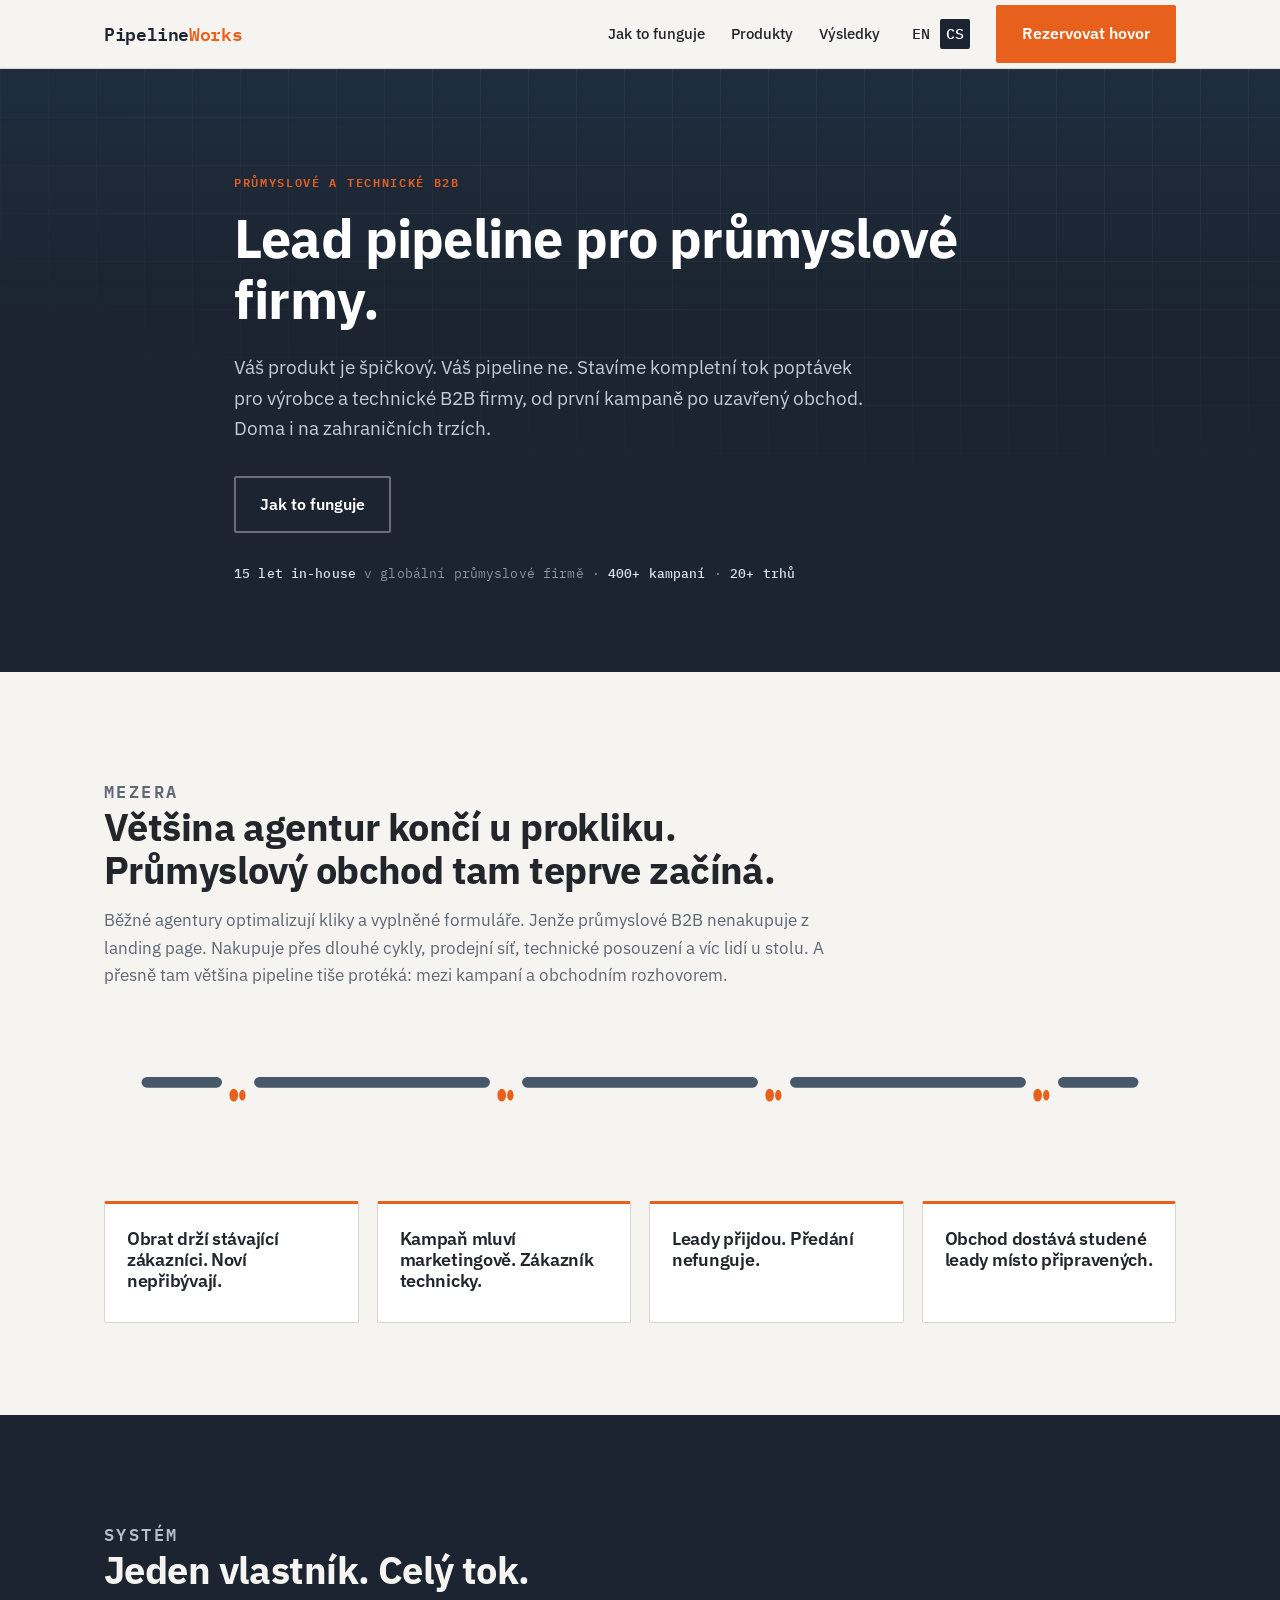
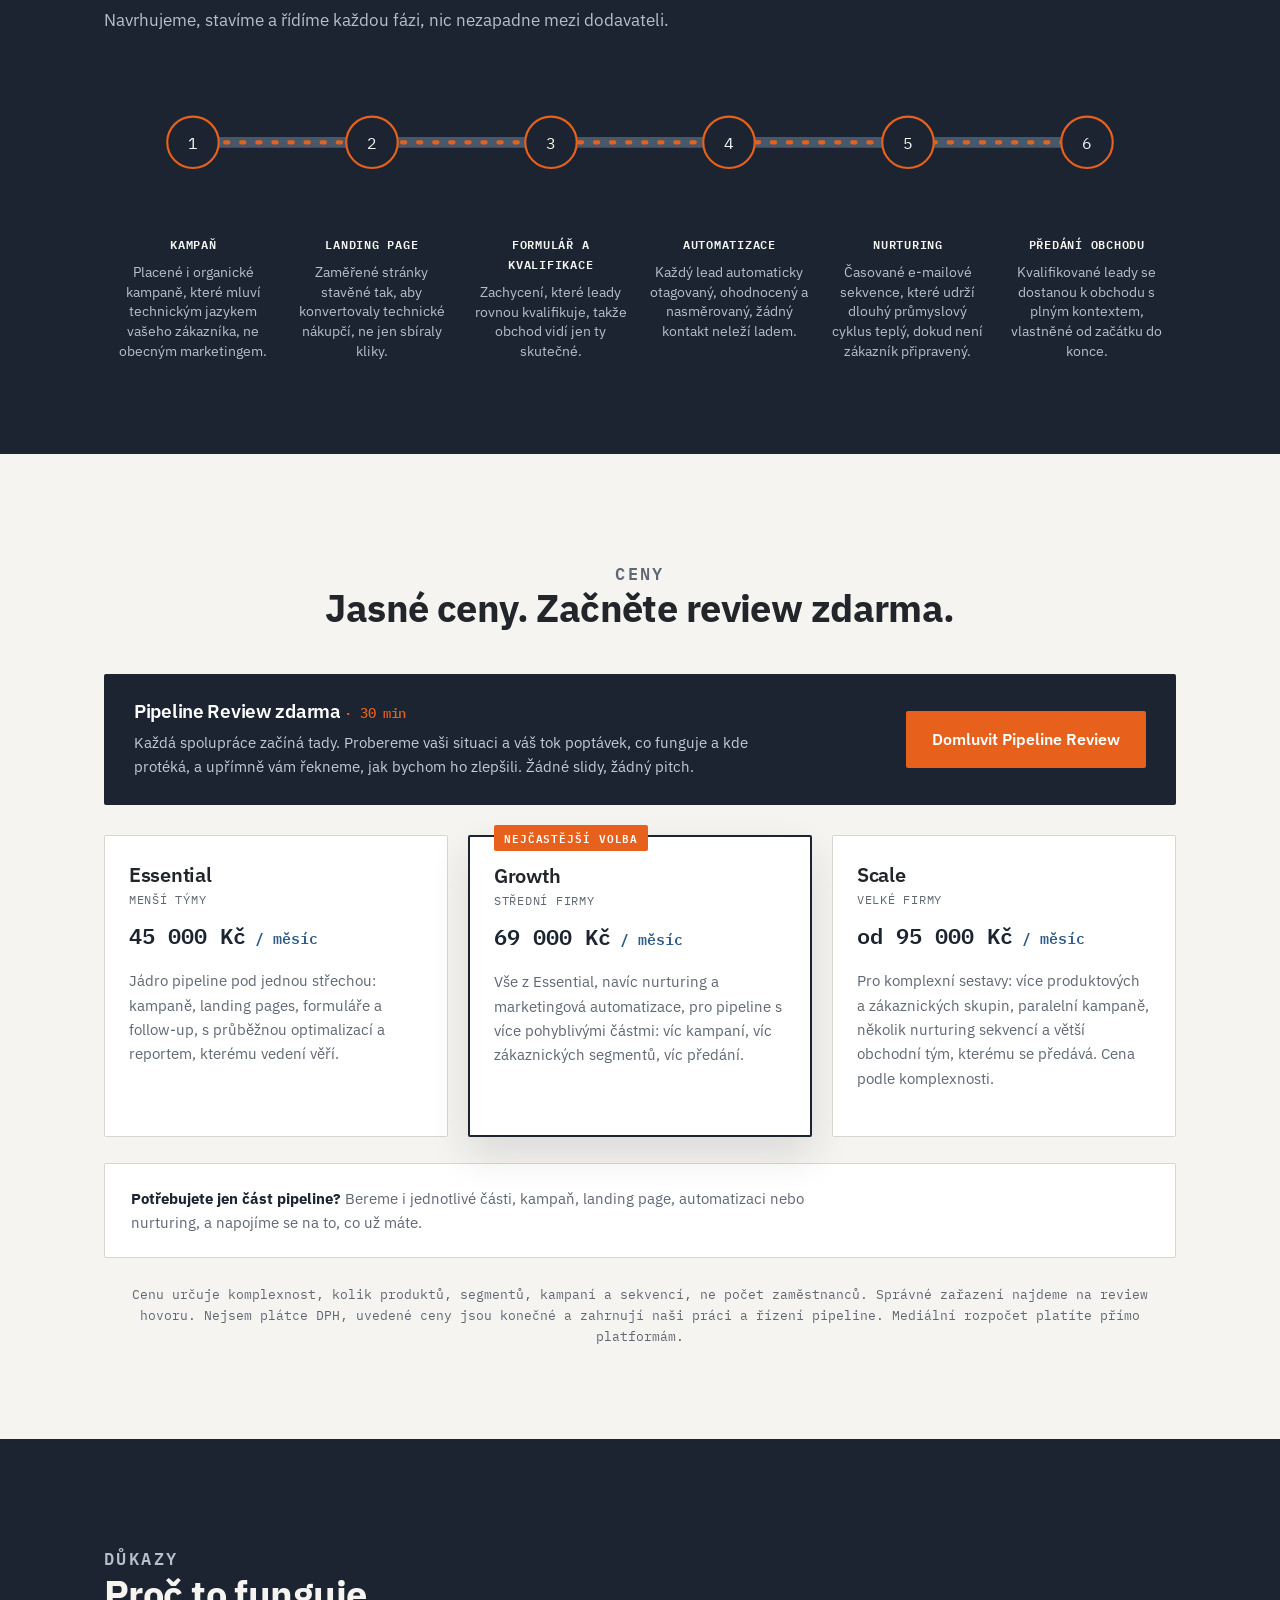
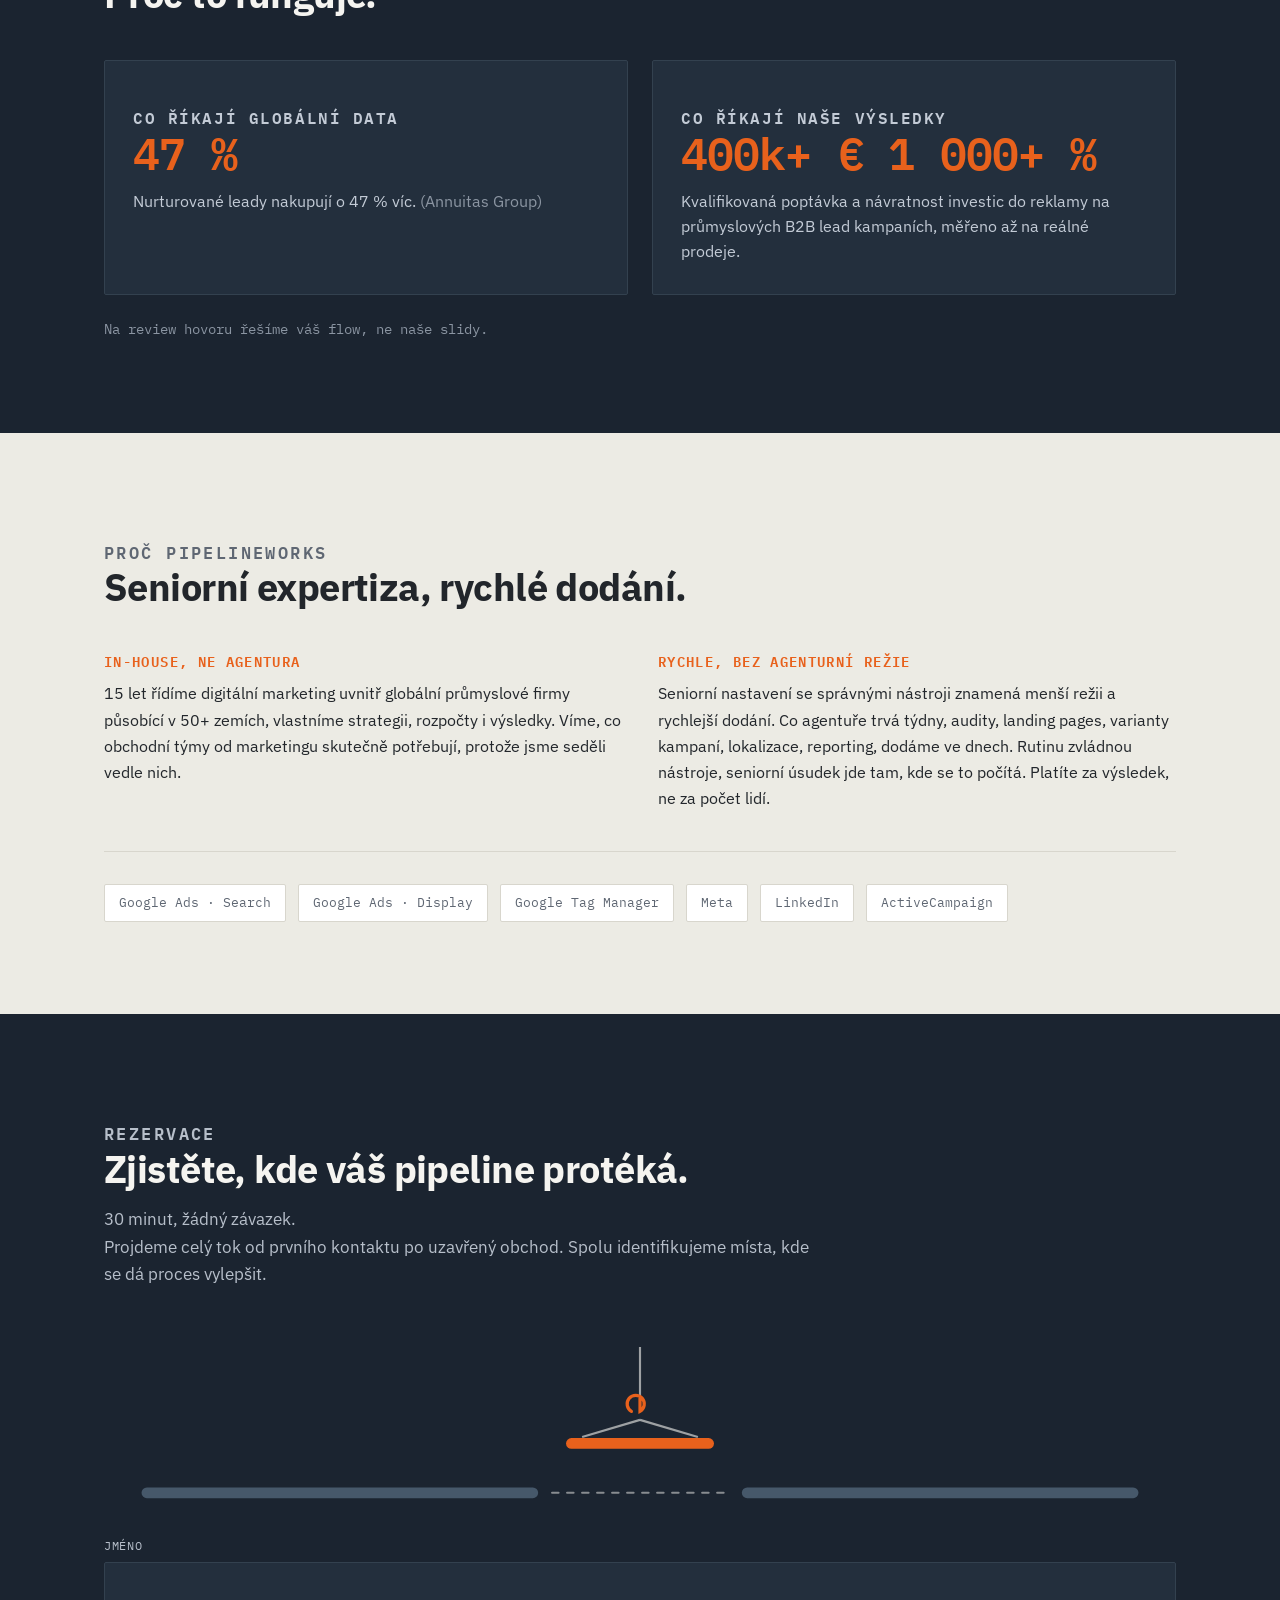
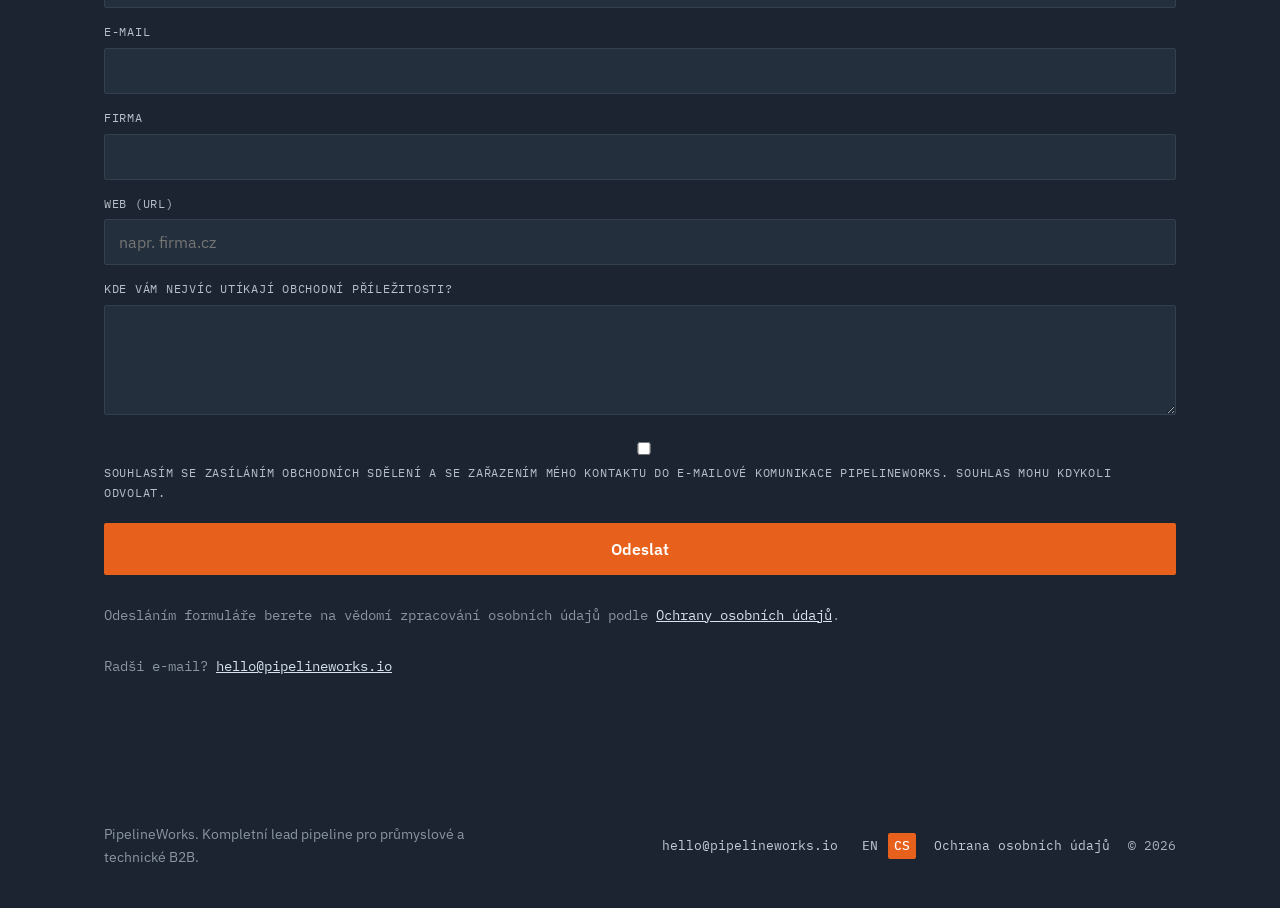
==== commit 87d7f728: "Rename privacy pages and update links" ====
--- a/cs/index.html
+++ b/cs/index.html
@@ -286,22 +286,29 @@
       <line x1="436" y1="104" x2="564" y2="104" stroke="var(--signal)" stroke-width="10" stroke-linecap="round"/>
     </svg>
     <div>
-        <form class="lead-form" novalidate>
+        <form class="lead-form" method="POST" action="https://api.web3forms.com/submit">
+          <input type="hidden" name="access_key" value="4d1c62d3-6135-477d-a949-b0a7dc54369f">
+          <input type="hidden" name="subject" value="Nová poptávka z pipelineworks.io">
           <input type="hidden" name="interest" value="general">
+          <input type="checkbox" name="botcheck" style="display:none" tabindex="-1" autocomplete="off">
           <div>
             <label for="f-name">Jméno</label>
             <input id="f-name" name="name" type="text" required>
           </div>
           <div>
+            <label for="f-email">E-MAIL</label>
+            <input id="f-email" name="email" type="email" required>
+          </div>
+          <div>
             <label for="f-company">Firma</label>
             <input id="f-company" name="company" type="text">
           </div>
           <div>
             <label for="f-url">Web (URL)</label>
-            <input id="f-url" name="website" type="url" placeholder="https://">
-          </div>
-          <div>
-            <label for="f-msg">Kde vás pipeline nejvíc bolí?</label>
+            <input id="f-url" name="website" type="text" inputmode="url" placeholder="napr. firma.cz">
+          </div>
+          <div>
+            <label for="f-msg">Kde vám nejvíc utíkají obchodní příležitosti?</label>
             <textarea id="f-msg" name="message"></textarea>
           </div>
           <div>
@@ -309,9 +316,10 @@
             <label for="marketing-consent">Souhlasím se zasíláním obchodních sdělení a se zařazením mého kontaktu do e-mailové komunikace PipelineWorks. Souhlas mohu kdykoli odvolat.</label>
           </div>
           <button type="submit" class="btn btn-primary">Odeslat</button>
-          <p class="email-fallback">Odesláním formuláře berete na vědomí zpracování osobních údajů podle <a href="pravni-udaje.html">Právních údajů</a>.</p>
+          <p class="email-fallback">Odesláním formuláře berete na vědomí zpracování osobních údajů podle <a href="ochrana-osobnich-udaju.html">Ochrany osobních údajů</a>.</p>
         </form>
-        <div class="form-success">Díky, ozveme se do jednoho pracovního dne.</div>
+        <div class="form-error" role="alert"></div>
+        <div class="form-success">Děkujeme, ozveme se do jednoho pracovního dne.</div>
         <p class="email-fallback">Radši e-mail? <a href="mailto:hello@pipelineworks.io">hello@pipelineworks.io</a></p>
       </div>
     </div>
@@ -329,7 +337,7 @@
         <a href="../en/">EN</a>
         <a href="../cs/" class="active">CS</a>
       </span>
-      <a href="pravni-udaje.html">Právní údaje</a>
+      <a href="ochrana-osobnich-udaju.html">Ochrana osobních údajů</a>
       <span>© 2026</span>
     </div>
   </div>
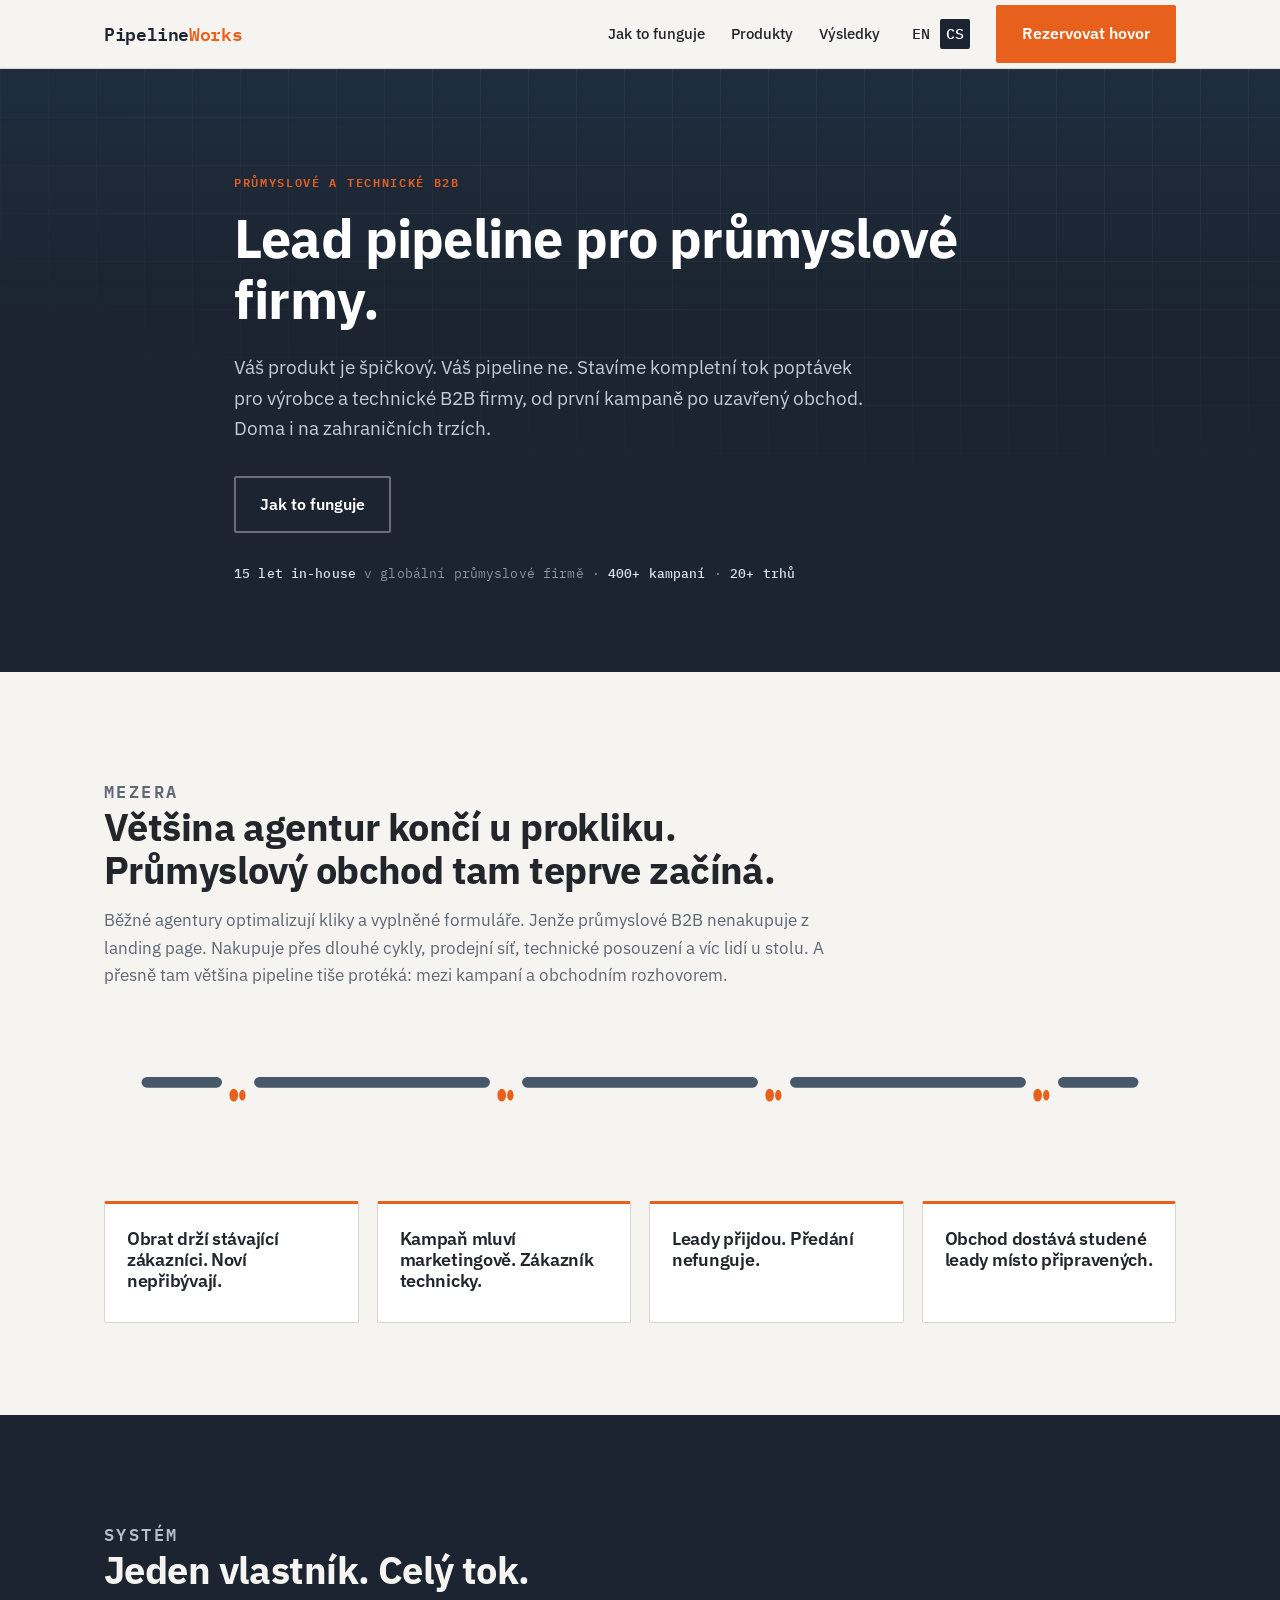
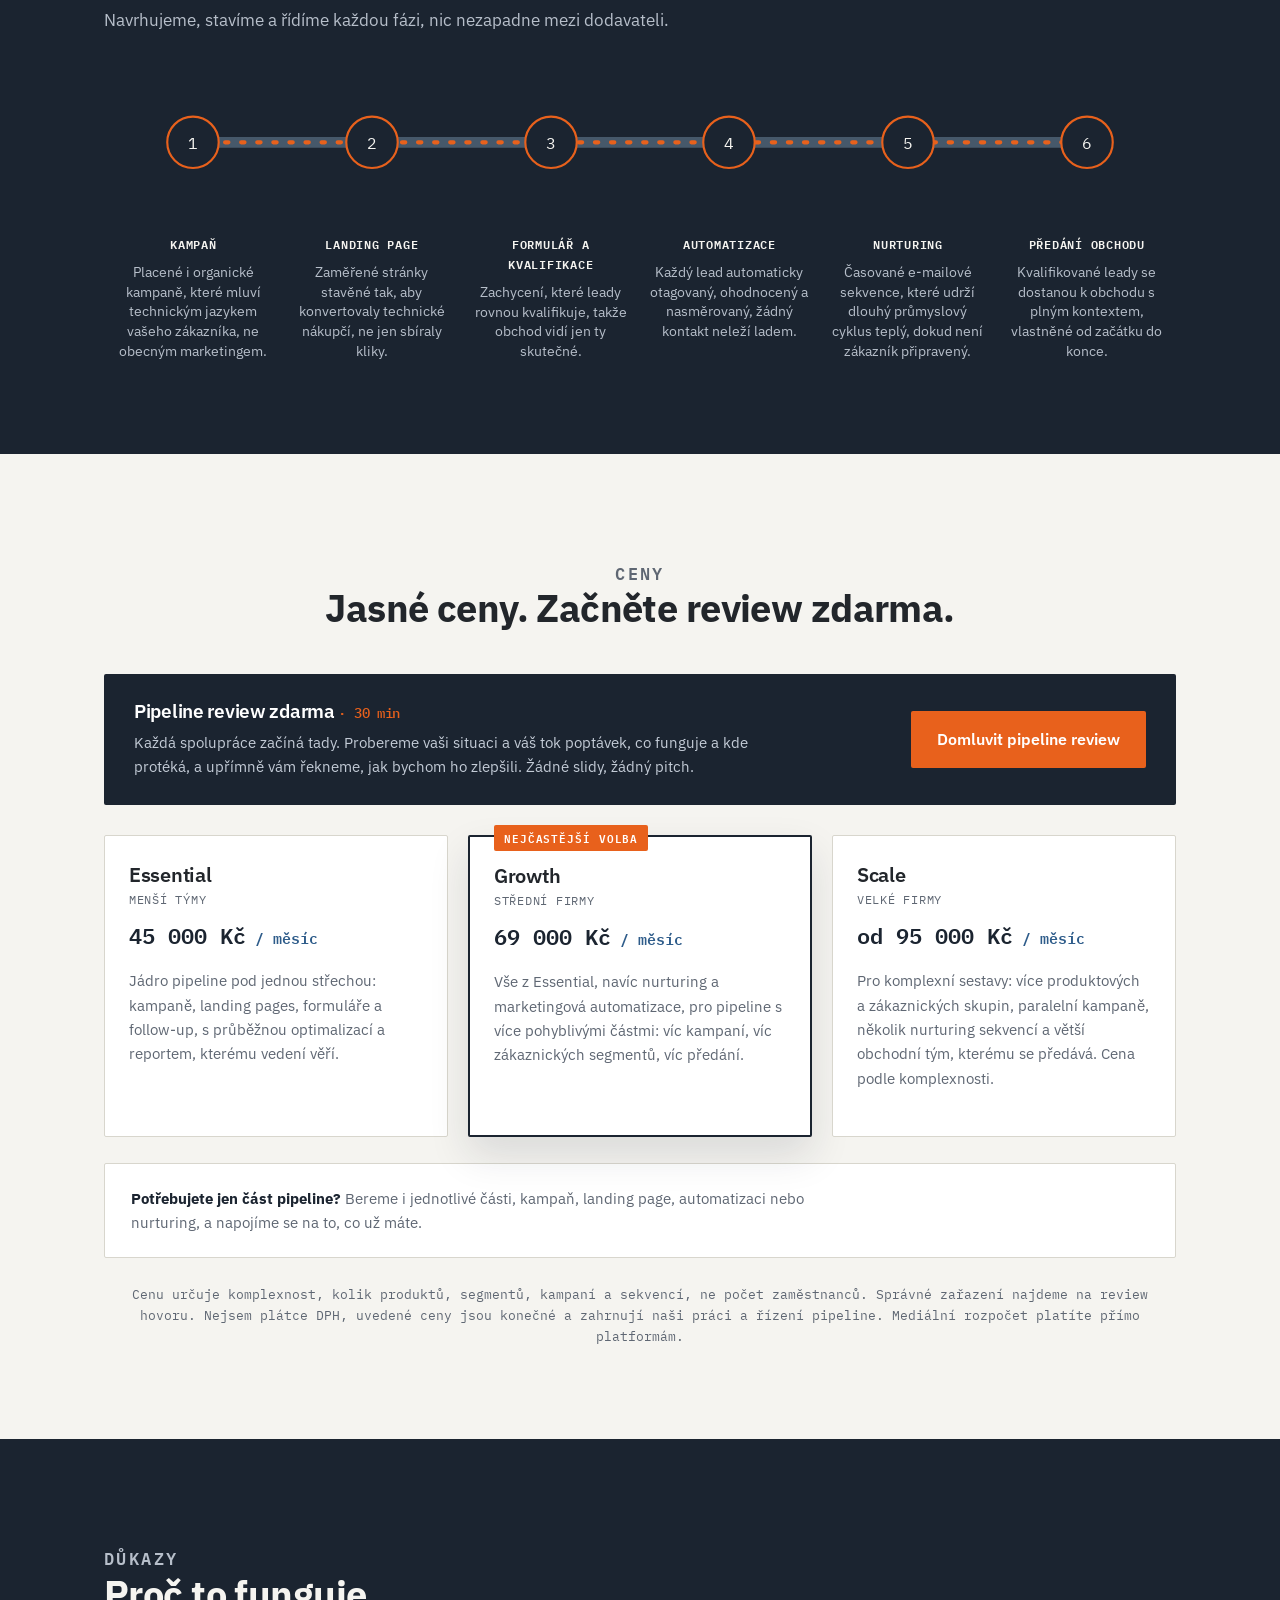
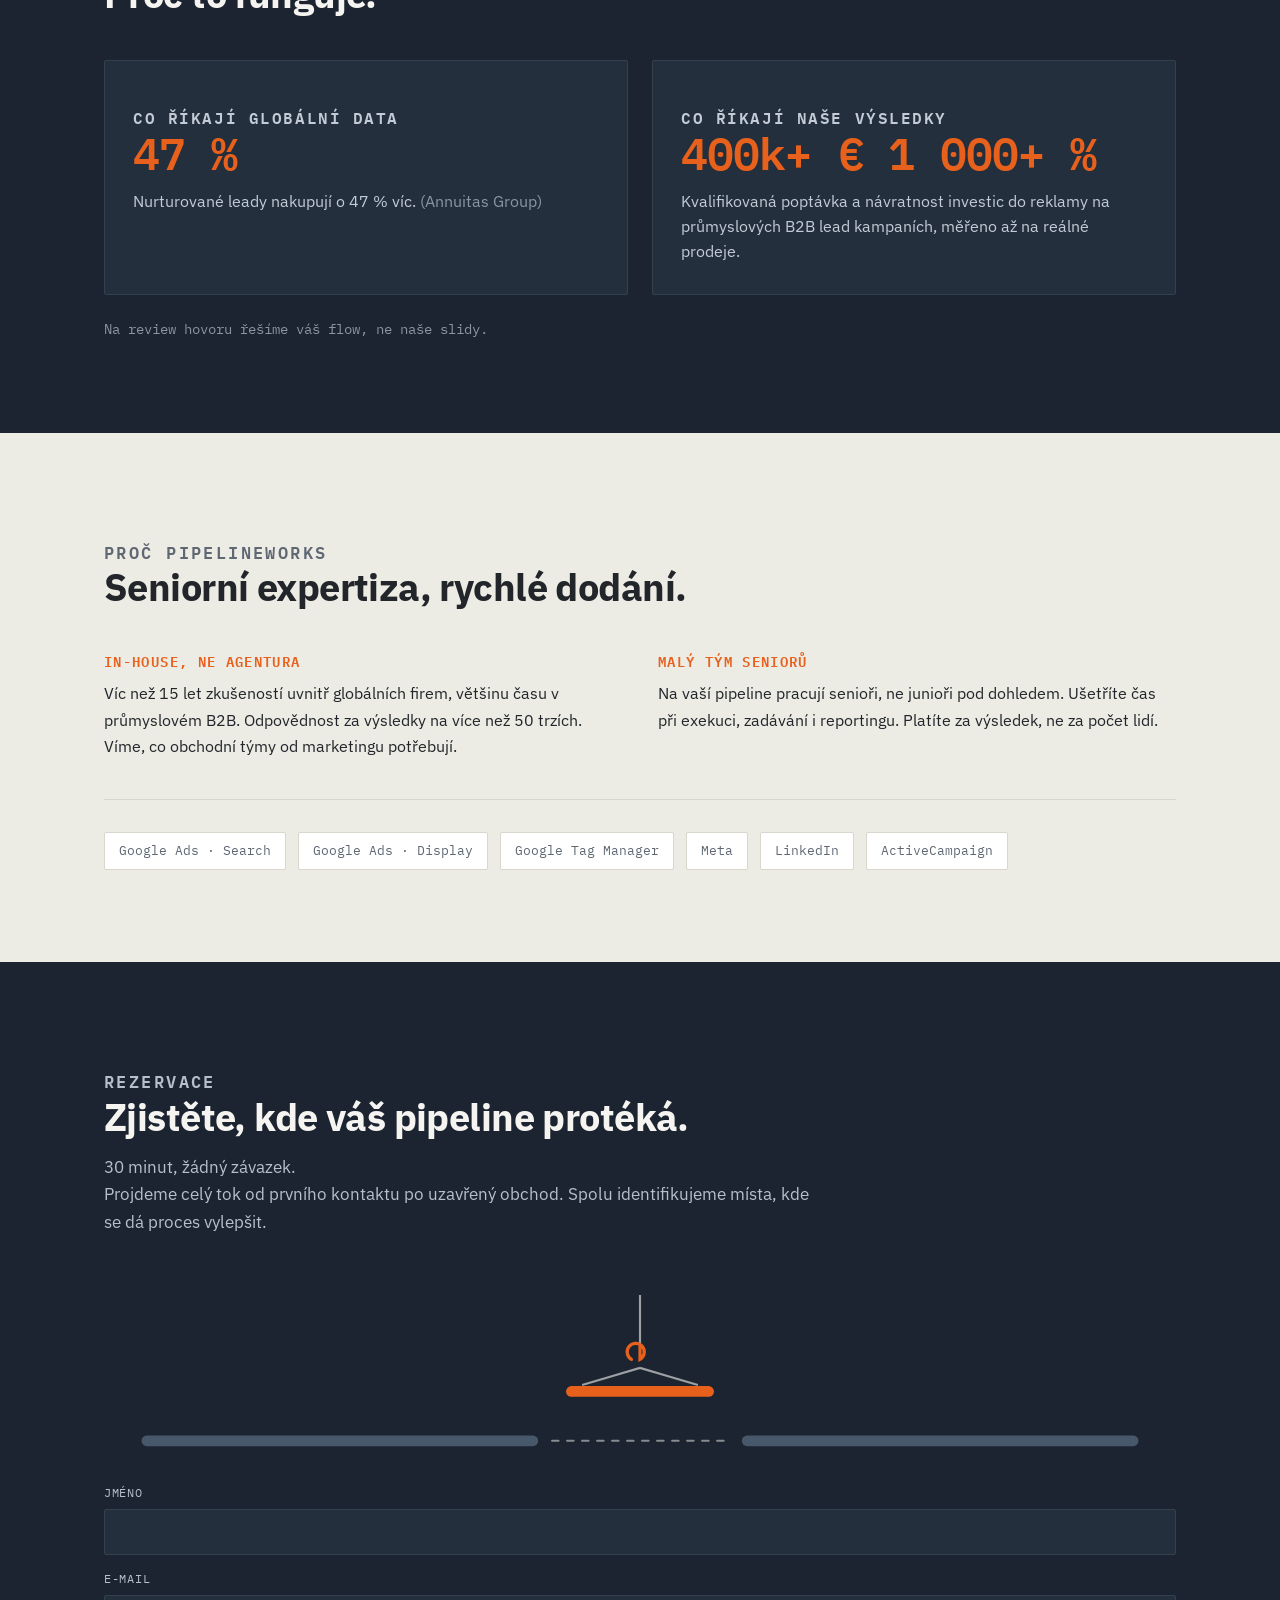
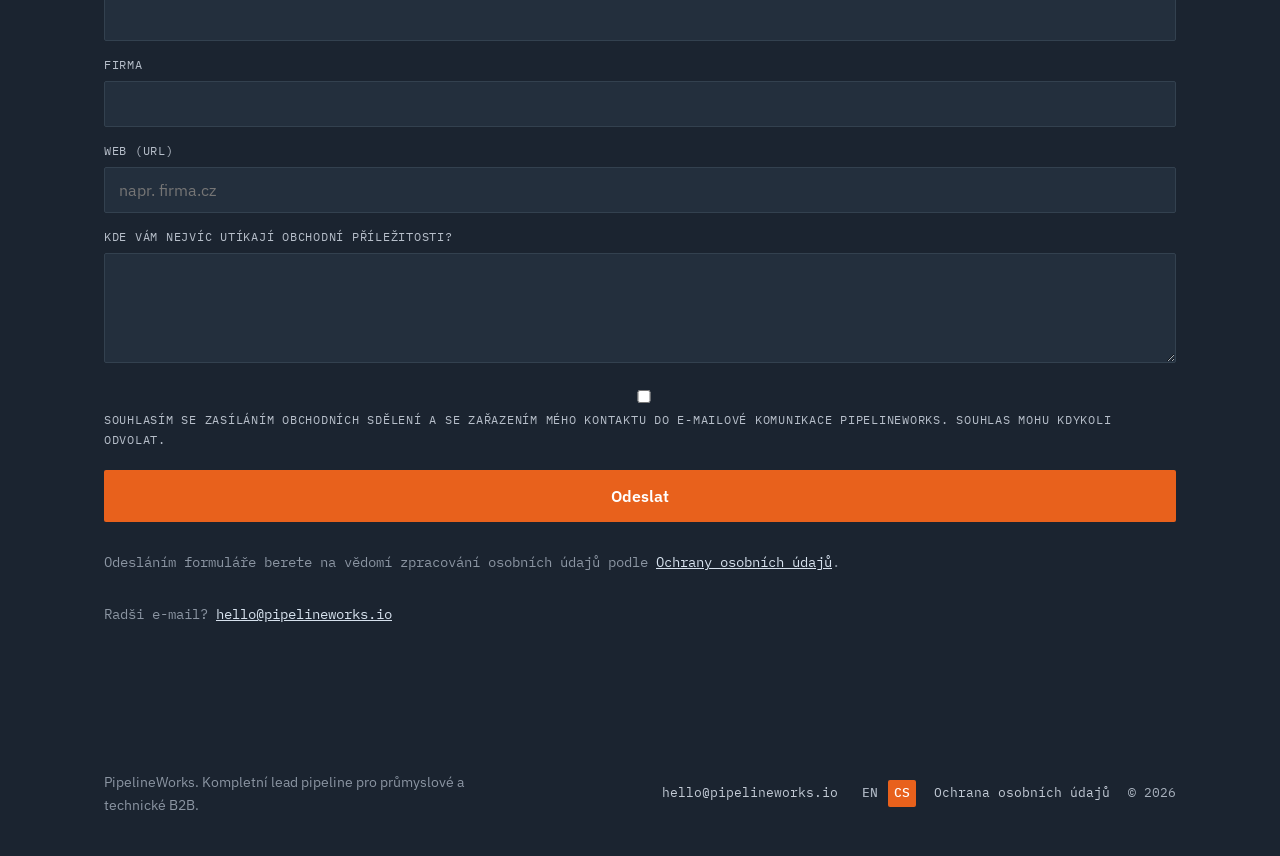
==== commit 737416ce: "Update why section copy and sentence case" ====
--- a/cs/index.html
+++ b/cs/index.html
@@ -178,10 +178,10 @@
 
     <div class="review-banner">
       <div class="review-copy">
-        <h3>Pipeline Review zdarma <span class="review-meta">· 30 min</span></h3>
+        <h3>Pipeline review zdarma <span class="review-meta">· 30 min</span></h3>
         <p>Každá spolupráce začíná tady. Probereme vaši situaci a váš tok poptávek, co funguje a kde protéká, a upřímně vám řekneme, jak bychom ho zlepšili. Žádné slidy, žádný pitch.</p>
       </div>
-      <a href="#contact" class="btn btn-primary js-book">Domluvit Pipeline Review</a>
+      <a href="#contact" class="btn btn-primary js-book">Domluvit pipeline review</a>
     </div>
 
     <div class="products">
@@ -249,11 +249,11 @@
     <div class="why-cols">
       <div class="why-col">
         <h3>In-house, ne agentura</h3>
-        <p>15 let řídíme digitální marketing uvnitř globální průmyslové firmy působící v 50+ zemích, vlastníme strategii, rozpočty i výsledky. Víme, co obchodní týmy od marketingu skutečně potřebují, protože jsme seděli vedle nich.</p>
+        <p>Víc než 15 let zkušeností uvnitř globálních firem, většinu času v průmyslovém B2B. Odpovědnost za výsledky na více než 50 trzích. Víme, co obchodní týmy od marketingu potřebují.</p>
       </div>
       <div class="why-col">
-        <h3>Rychle, bez agenturní režie</h3>
-        <p>Seniorní nastavení se správnými nástroji znamená menší režii a rychlejší dodání. Co agentuře trvá týdny, audity, landing pages, varianty kampaní, lokalizace, reporting, dodáme ve dnech. Rutinu zvládnou nástroje, seniorní úsudek jde tam, kde se to počítá. Platíte za výsledek, ne za počet lidí.</p>
+        <h3>Malý tým seniorů</h3>
+        <p>Na vaší pipeline pracují senioři, ne junioři pod dohledem. Ušetříte čas při exekuci, zadávání i reportingu. Platíte za výsledek, ne za počet lidí.</p>
       </div>
     </div>
     <div class="certs" aria-label="Certifikace">
@@ -296,7 +296,7 @@
             <input id="f-name" name="name" type="text" required>
           </div>
           <div>
-            <label for="f-email">E-MAIL</label>
+            <label for="f-email">E-mail</label>
             <input id="f-email" name="email" type="email" required>
           </div>
           <div>
